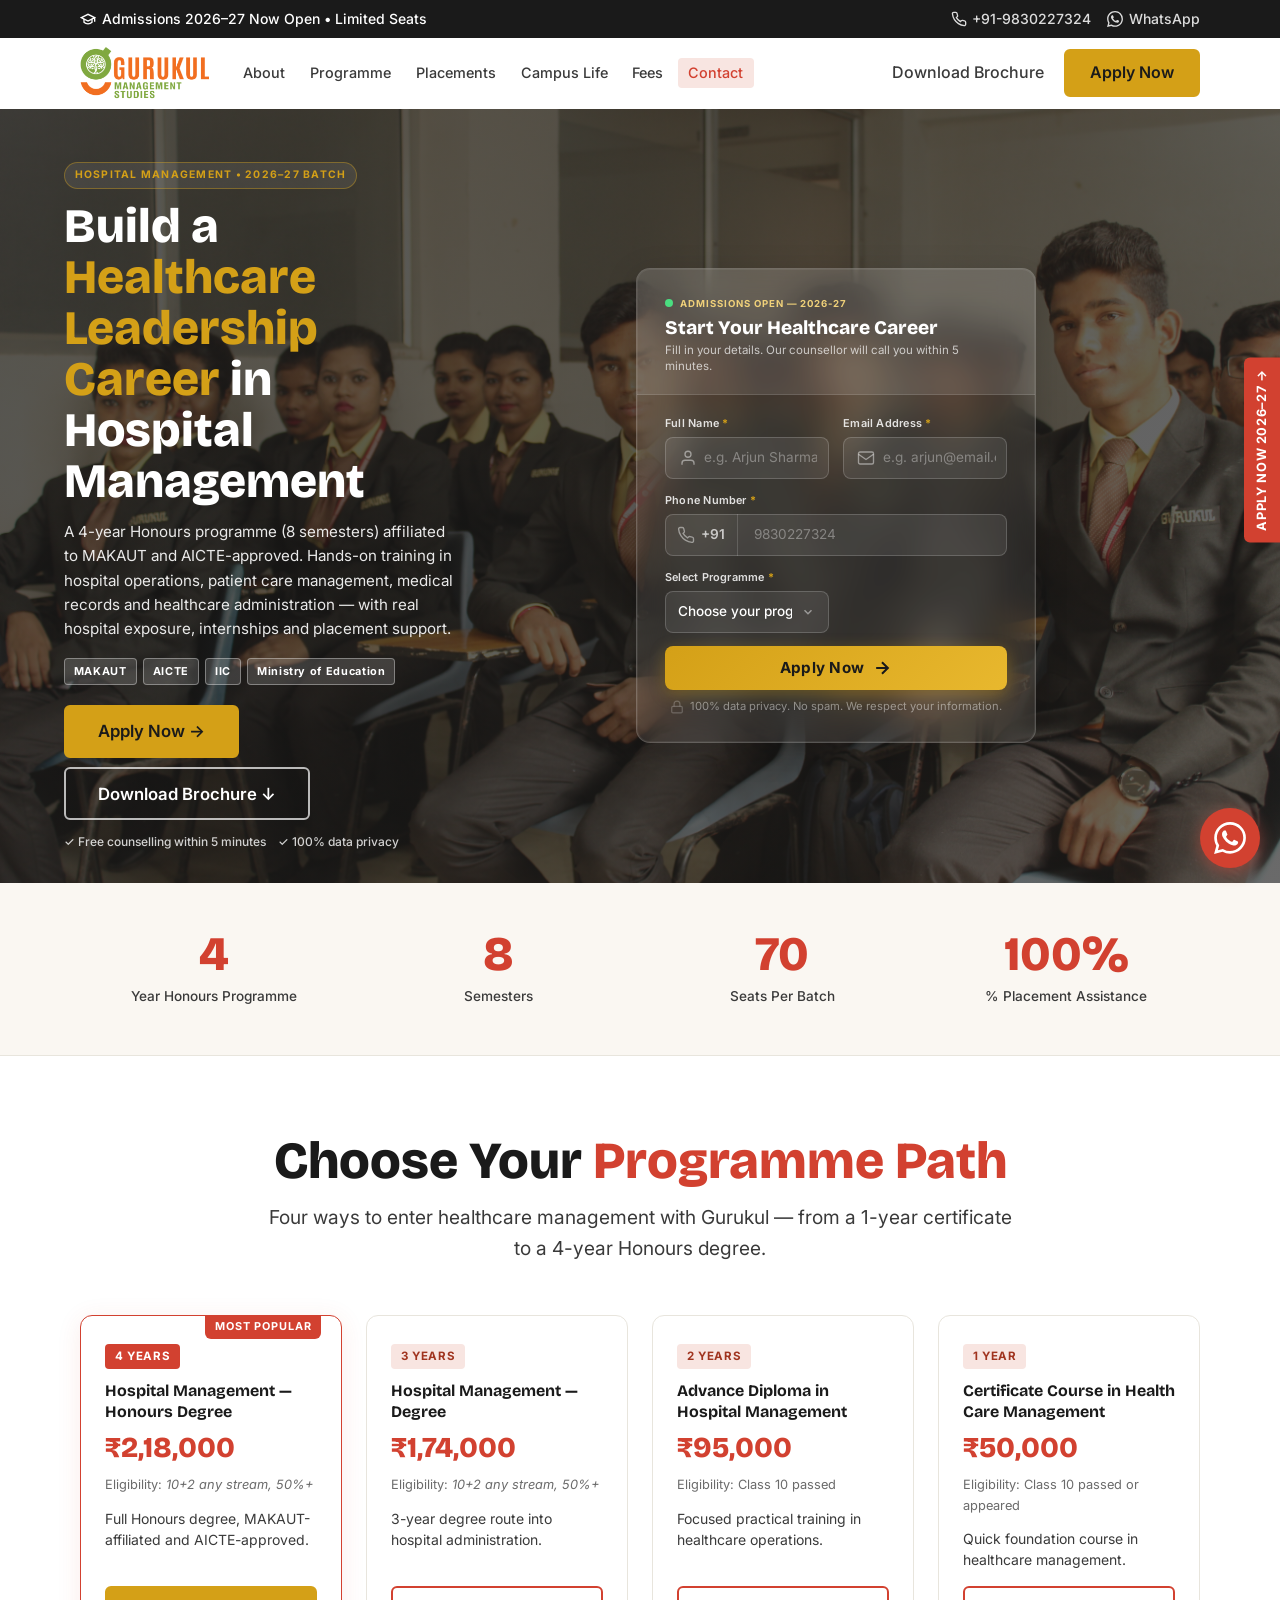
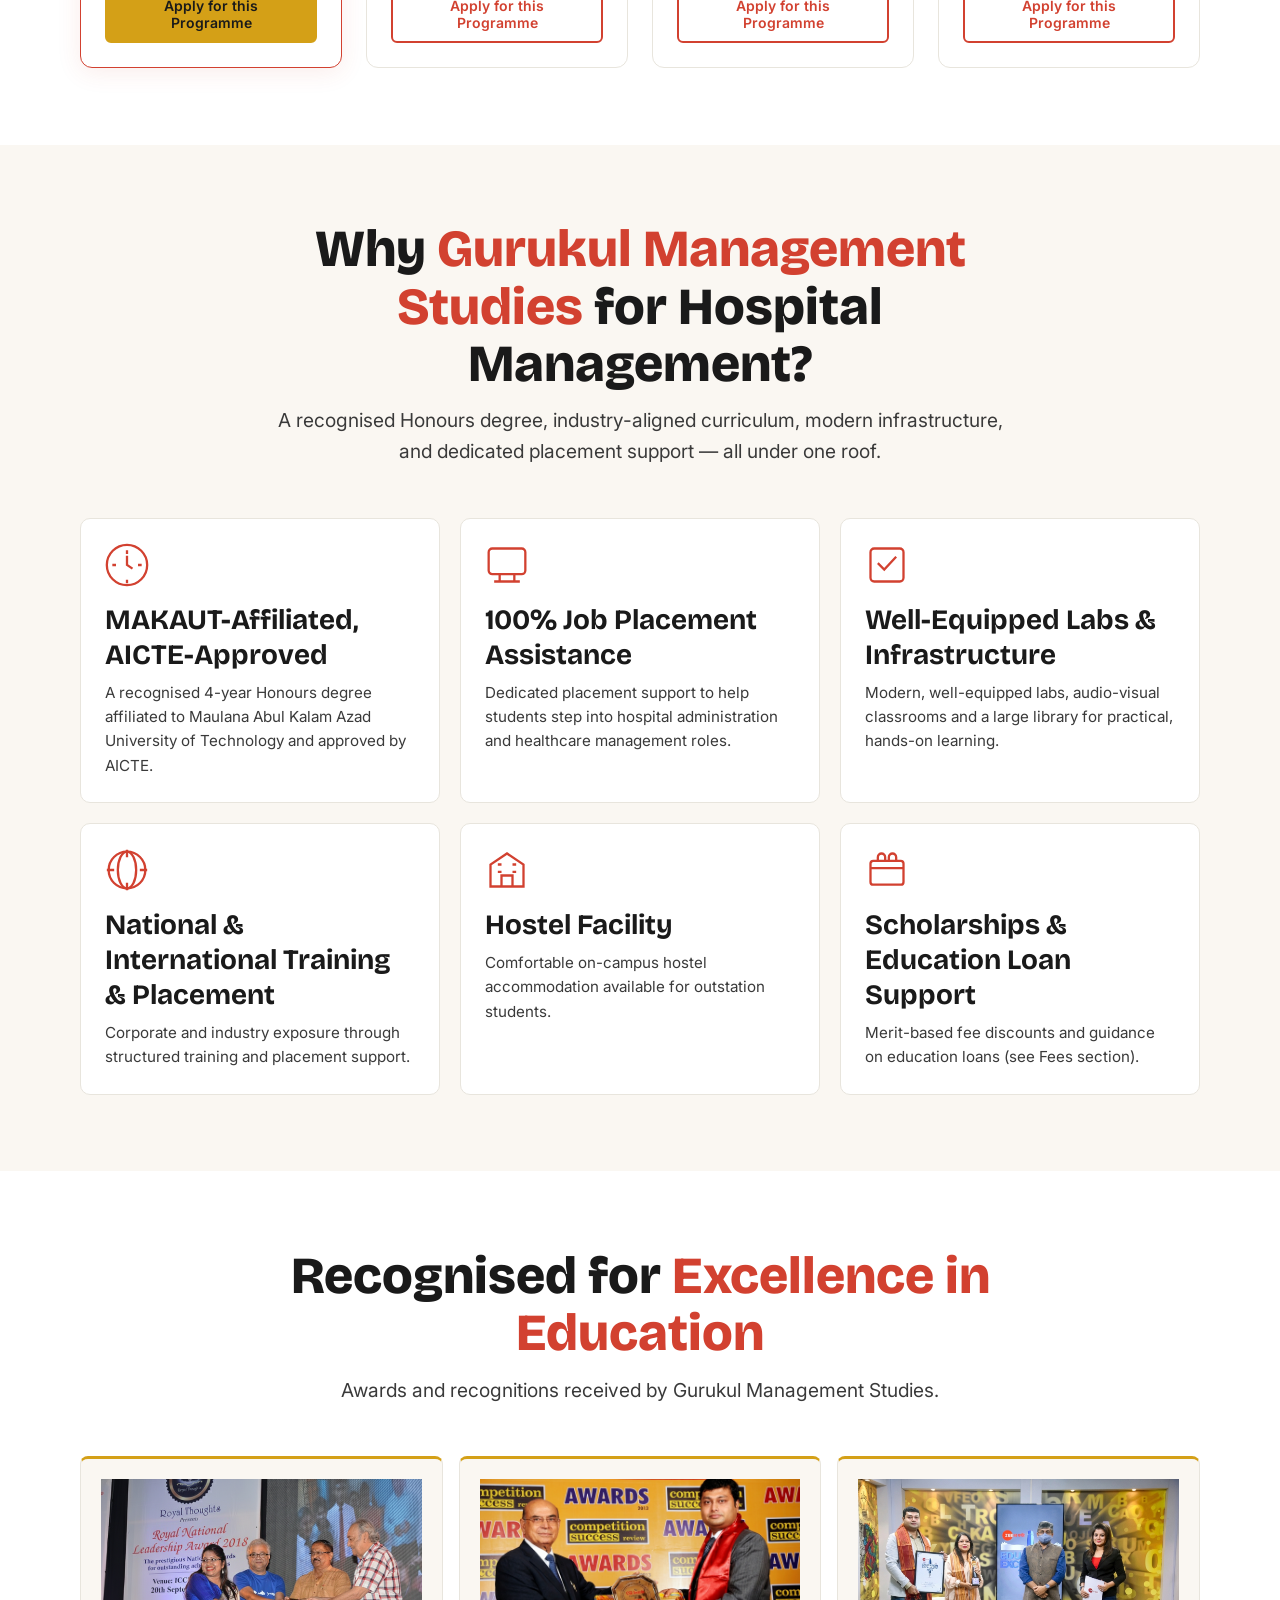
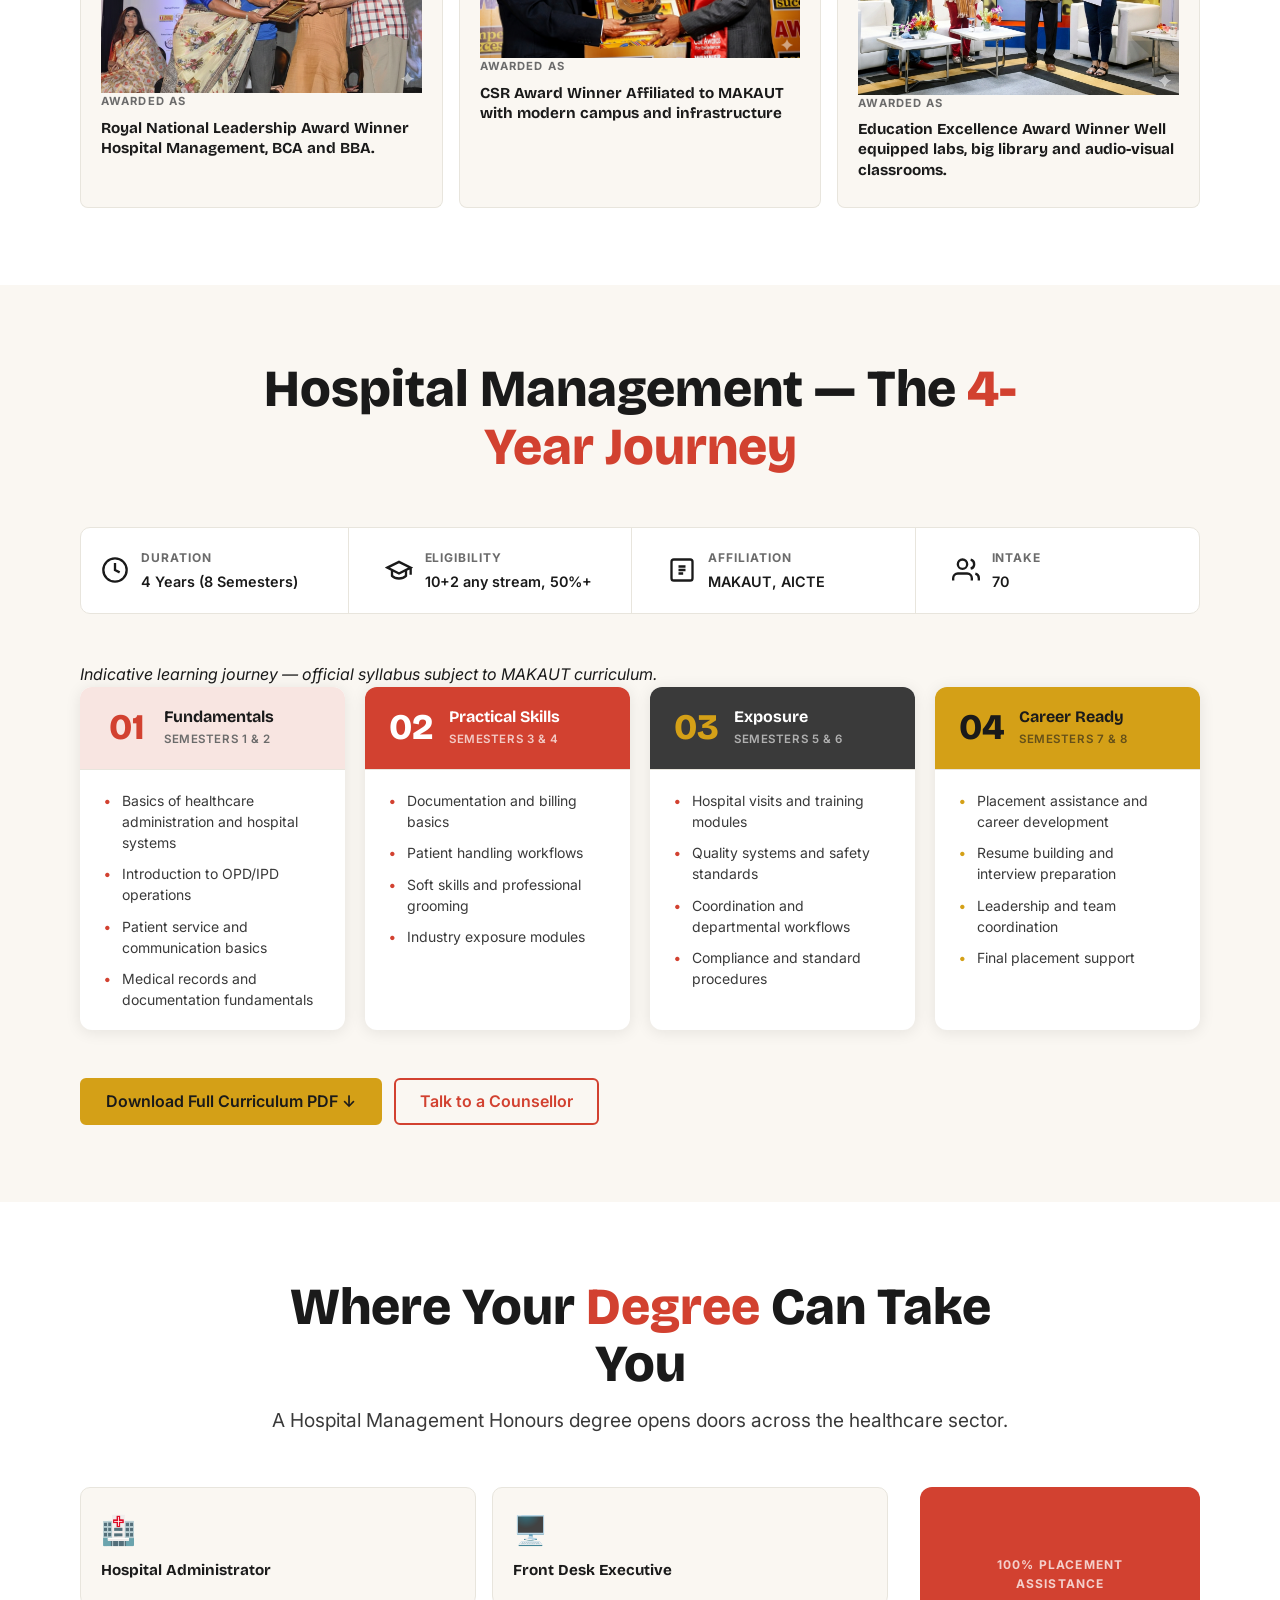
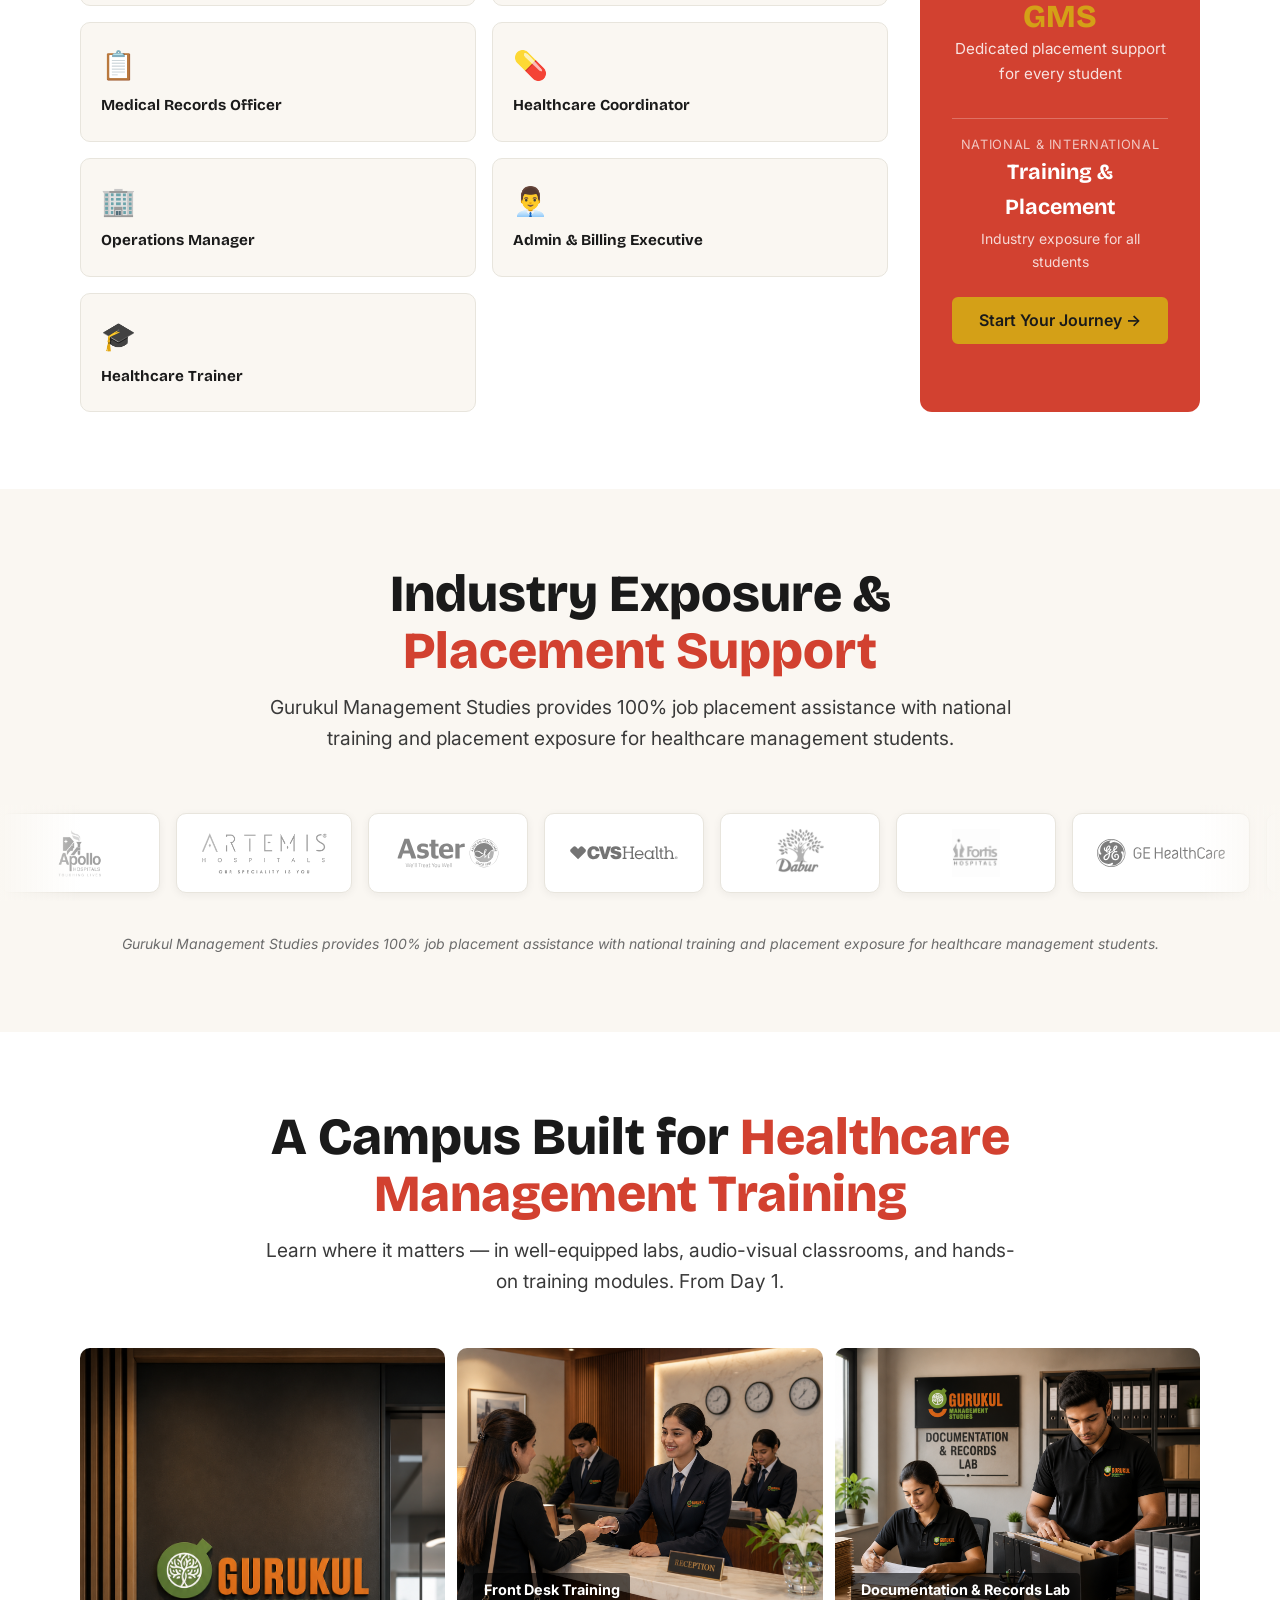
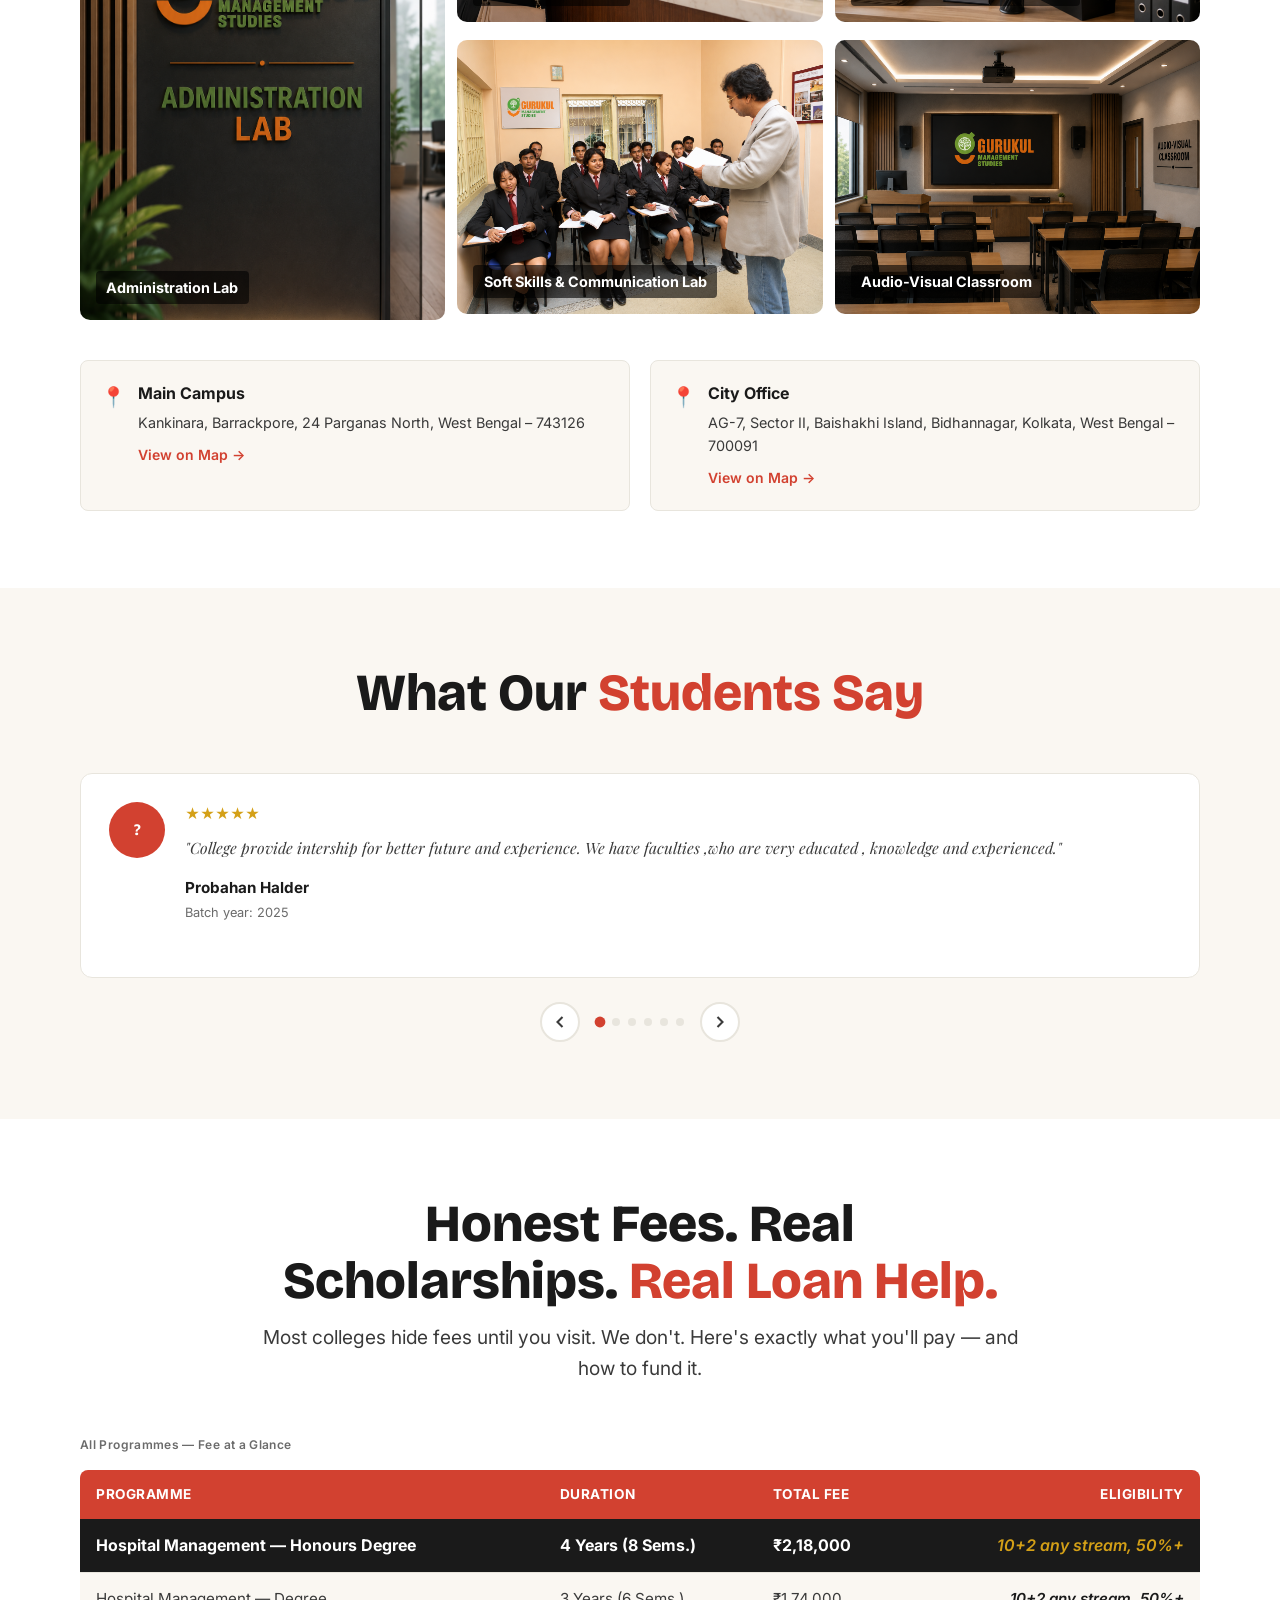
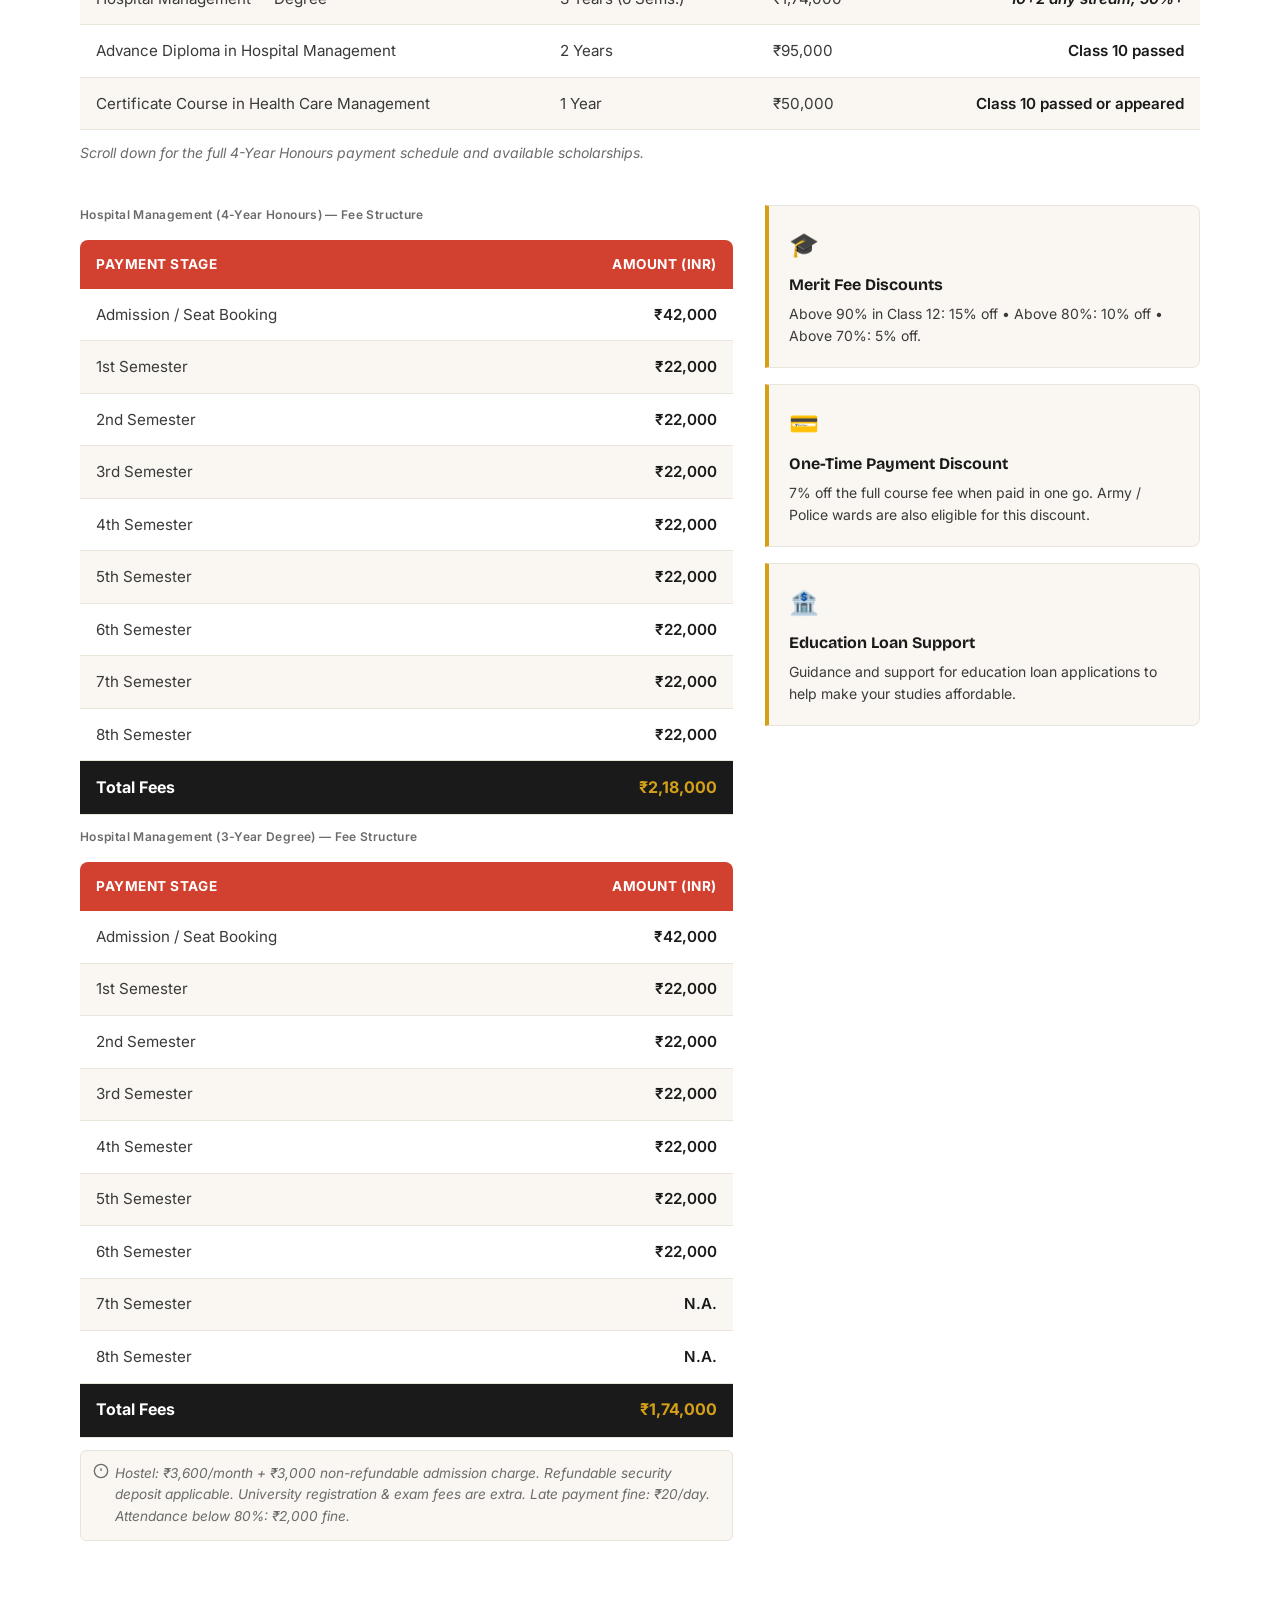
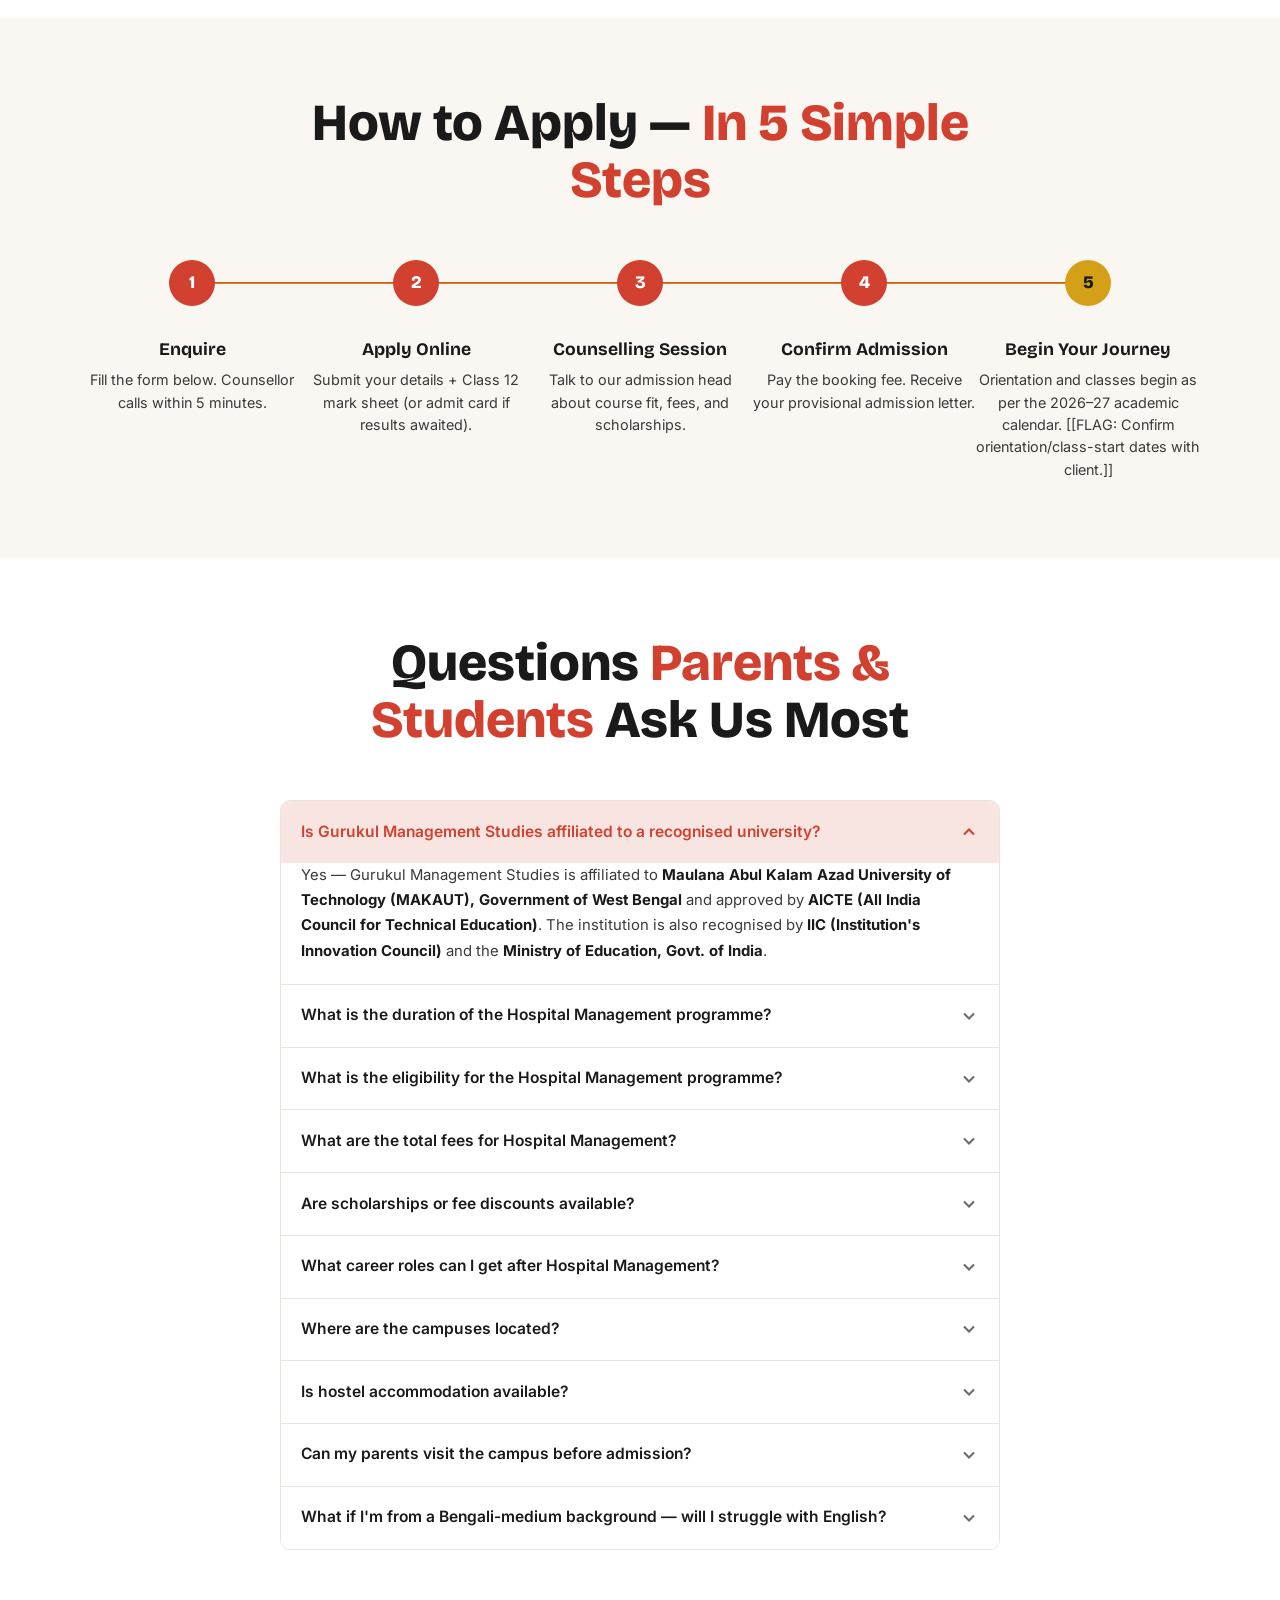
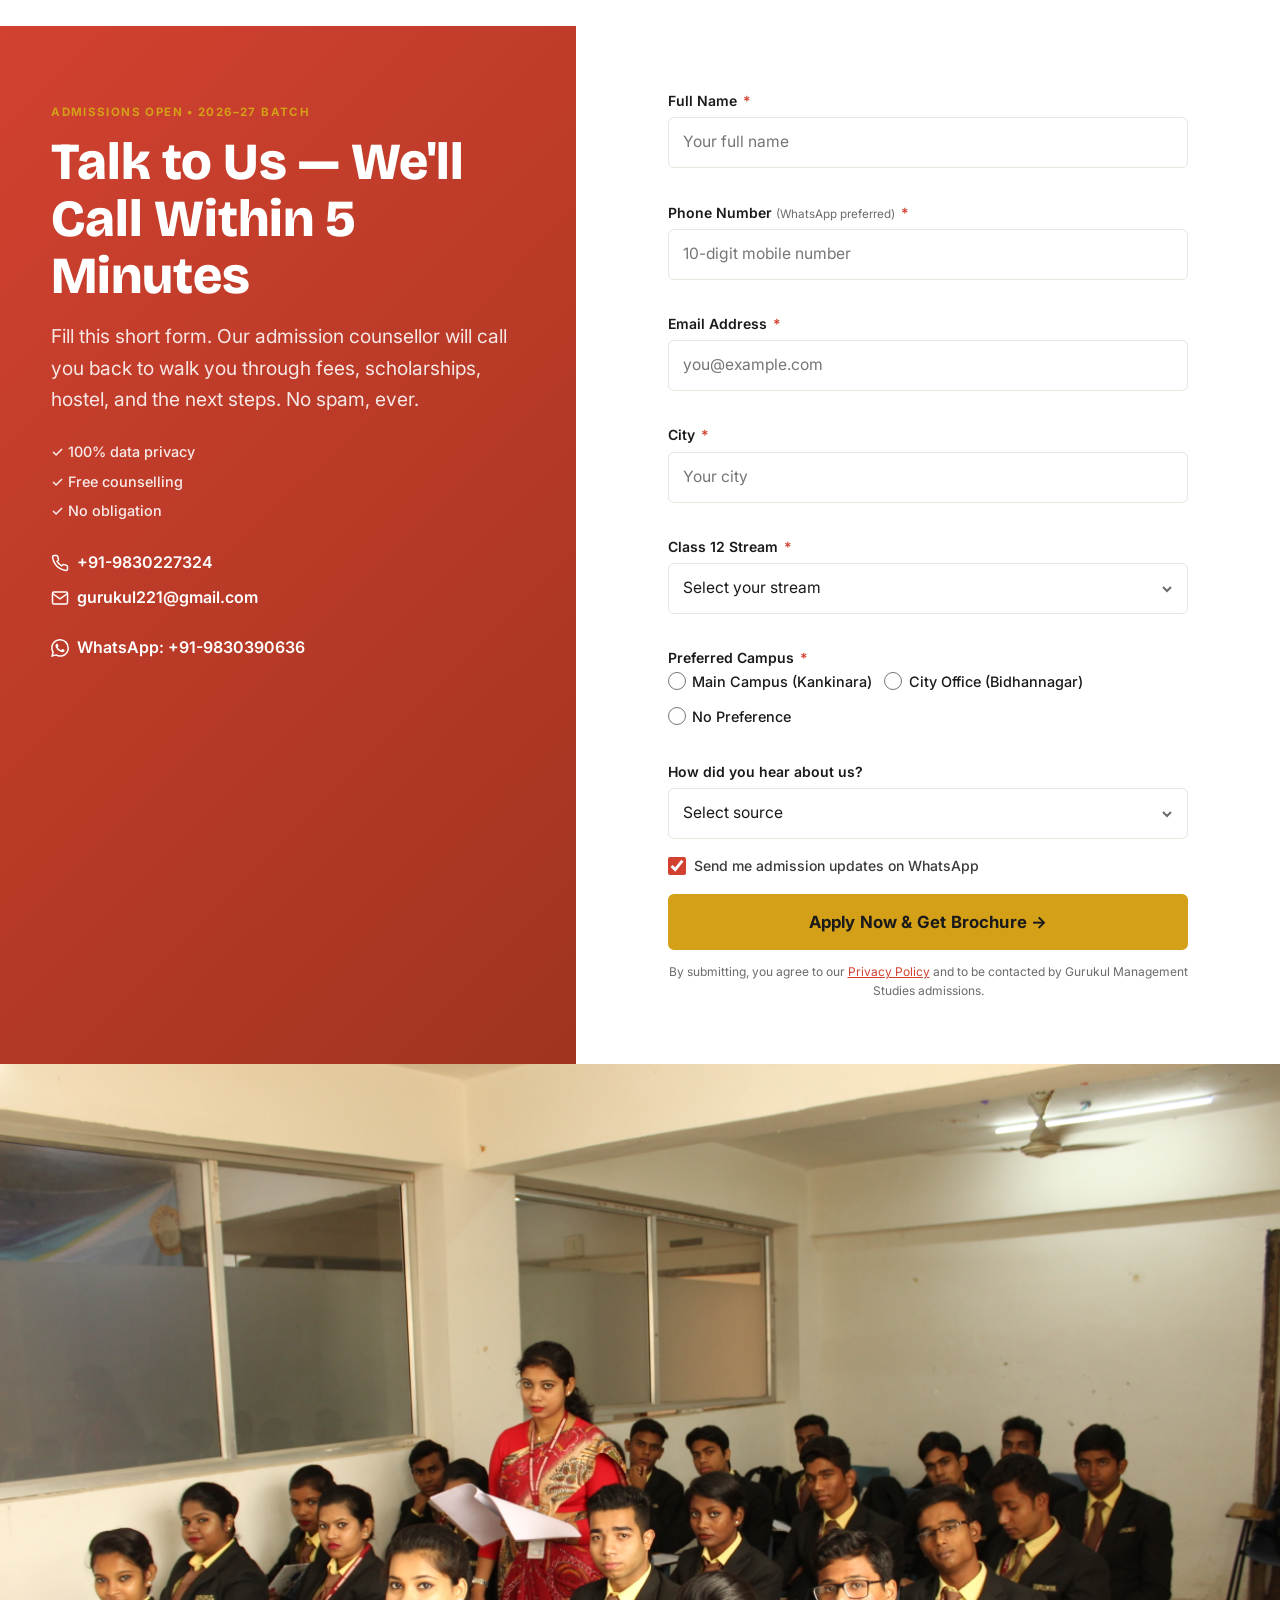
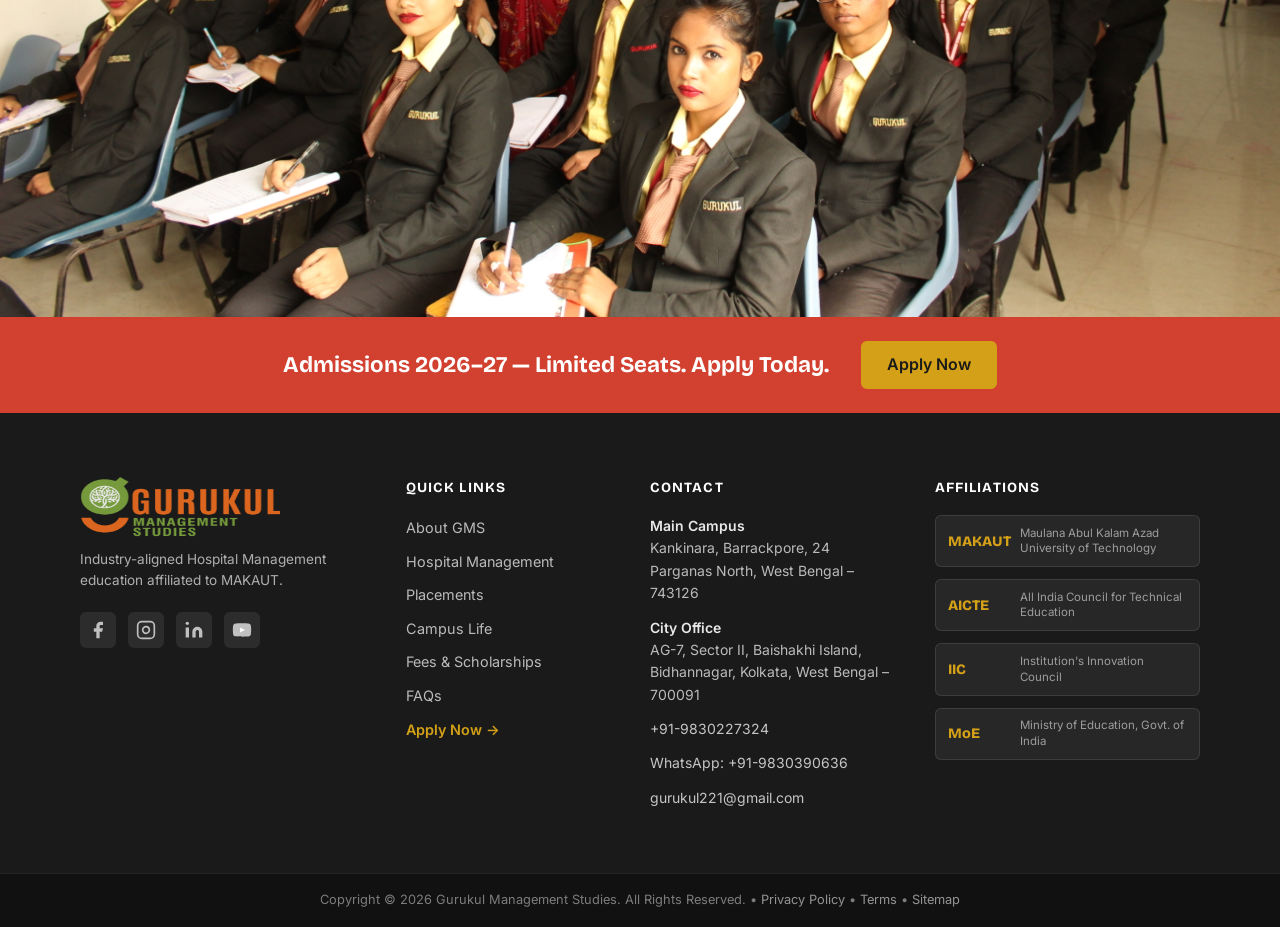
==== index.html @ eb671cce "first commit" ====
<!DOCTYPE html>
<html lang="en">

<head>
  <!-- Google Tag Manager -->
  <script>(function (w, d, s, l, i) {
      w[l] = w[l] || []; w[l].push({
        'gtm.start':
          new Date().getTime(), event: 'gtm.js'
      }); var f = d.getElementsByTagName(s)[0],
        j = d.createElement(s), dl = l != 'dataLayer' ? '&l=' + l : ''; j.async = true; j.src =
          'https://www.googletagmanager.com/gtm.js?id=' + i + dl; f.parentNode.insertBefore(j, f);
    })(window, document, 'script', 'dataLayer', 'GTM-M75GKJQ');
  </script>
  <!-- End Google Tag Manager -->
  <meta charset="UTF-8">
  <meta name="viewport" content="width=device-width, initial-scale=1.0">
  <title>Hospital Management (4-Year Honours) — Gurukul Management Studies | Admissions 2026-27</title>
  <meta name="description"
    content="Apply for Gurukul Management Studies' Hospital Management programme. MAKAUT-affiliated, AICTE-approved. 4-year Honours degree, 3-year degree, 2-year diploma, 1-year certificate. 100% placement assistance. Kankinara, Barrackpore.">
  <meta name="robots" content="index, follow, max-image-preview:large">
  <!-- [[FLAG: canonical URL — set to the final Hospital Management landing-page URL once subdomain is confirmed by client.]] -->
  <link rel="canonical" href="https://gurukulmanagementstudies.in/hospital-management/">

  <!-- Open Graph -->
  <meta property="og:title"
    content="Hospital Management — Gurukul Management Studies | Admissions 2026-27">
  <meta property="og:description"
    content="Build a healthcare leadership career with Gurukul Management Studies' MAKAUT-affiliated Hospital Management programme. 100% placement assistance. Scholarships available.">
  <!-- [[FLAG: og:image — client to supply a Hospital Management OG image URL before go-live.]] -->
  <meta property="og:image" content="https://gurukulmanagementstudies.in/assets/og-hosp-2026.jpg">
  <!-- [[FLAG: og:url — set to the final Hospital Management landing-page URL once subdomain is confirmed.]] -->
  <meta property="og:url" content="https://gurukulmanagementstudies.in/hospital-management/">
  <meta property="og:type" content="website">
  <meta name="twitter:card" content="summary_large_image">

  <!-- Google Fonts -->
  <link rel="preconnect" href="https://fonts.googleapis.com">
  <link rel="preconnect" href="https://fonts.gstatic.com" crossorigin>
  <link
    href="https://fonts.googleapis.com/css2?family=Playfair+Display:wght@600;700;800&family=Inter:wght@400;500;600;700&family=Bricolage+Grotesque:opsz,wght@12..96,600;12..96,700;12..96,800&display=swap"
    rel="stylesheet">

  <!-- Preload hero image -->
  <link rel="preload" as="image" href="assets/hero-student.jpg">

  <!-- Google Tag Manager - PASTE GTM ID FROM PLAN D BEFORE GO-LIVE -->
  <!-- <script>(function(w,d,s,l,i){w[l]=w[l]||[];w[l].push({'gtm.start':new Date().getTime(),event:'gtm.js'});var f=d.getElementsByTagName(s)[0],j=d.createElement(s),dl=l!='dataLayer'?'&l='+l:'';j.async=true;j.src='https://www.googletagmanager.com/gtm.js?id='+i+dl;f.parentNode.insertBefore(j,f);})(window,document,'script','dataLayer','GTM-XXXXXXX');</script> -->

  <!-- Meta Pixel - PASTE PIXEL ID FROM PLAN D BEFORE GO-LIVE -->
  <!-- <script>!function(f,b,e,v,n,t,s){...}('XXXXXXXXXXXXXXX');</script> -->

  <!-- Google Ads conversion tag - PASTE CONVERSION ID -->
  <!-- <script async src="https://www.googletagmanager.com/gtag/js?id=AW-XXXXXXXXX"></script> -->

  <link rel="stylesheet" href="styles.css">

  <!-- Critical CSS inlined for hero -->
  <style>
    :root {
      --sbihm-red: #D24130;
      --sbihm-red-dark: #A0341F;
      --sbihm-red-soft: #F8E5E1;
      --sbihm-black: #1A1A1A;
      --sbihm-charcoal: #3A3A3A;
      --sbihm-gold: #D4A017;
      --sbihm-gold-light: #F0D17A;
      --sbihm-cream: #FAF7F2;
      --sbihm-paper: #FFFFFF;
      --sbihm-line: #E8E5DD;
      --sbihm-mute: #6B6B6B;
      --sbihm-success: #2E7D32;
      --sbihm-shadow: 0 8px 30px rgba(26, 26, 26, 0.08);
      --sbihm-shadow-lg: 0 20px 60px rgba(26, 26, 26, 0.12);
      --font-display: 'Bricolage Grotesque', 'Playfair Display', Georgia, serif;
      --font-serif: 'Playfair Display', Georgia, serif;
      --font-body: 'Inter', -apple-system, BlinkMacSystemFont, sans-serif;
      --fs-h1: clamp(2.5rem, 5vw + 1rem, 5rem);
      --fs-h2: clamp(2rem, 3vw + 1rem, 3.25rem);
      --fs-h3: clamp(1.4rem, 1.5vw + 0.8rem, 1.75rem);
      --fs-lead: clamp(1.05rem, 0.5vw + 0.95rem, 1.2rem);
      --fs-body: 1rem;
      --fs-small: 0.875rem;
    }

    *,
    *::before,
    *::after {
      box-sizing: border-box;
      margin: 0;
      padding: 0;
    }

    body {
      font-family: var(--font-body);
      color: var(--sbihm-black);
      background: var(--sbihm-paper);
      line-height: 1.6;
    }

    .hero {
      min-height: 80vh;
      background: var(--sbihm-black);
    }
  </style>
</head>

<body>

  <!-- Google Tag Manager (noscript) -->
  <noscript><iframe src="https://www.googletagmanager.com/ns.html?id=GTM-M75GKJQ" height="0" width="0"
      style="display:none;visibility:hidden"></iframe></noscript>
  <!-- End Google Tag Manager (noscript) -->

  <!-- Skip to content (accessibility) -->
  <a href="#main-content" class="skip-link">Skip to main content</a>

  <!-- Success Notification Toast -->
  <div class="success-toast" id="hero-form-success" role="alert" aria-live="assertive" hidden>
    <div class="success-toast__icon" aria-hidden="true">
      <svg viewBox="0 0 24 24" fill="none" stroke="currentColor" stroke-width="2.5" width="28" height="28">
        <circle cx="12" cy="12" r="10" />
        <path d="M9 12l2 2 4-4" />
      </svg>
    </div>
    <div class="success-toast__content">
      <h3 class="success-toast__title">Application Received!</h3>
      <p class="success-toast__text">Our counsellor will reach out to you within 5 minutes. Check your WhatsApp for
        updates.</p>
    </div>
    <button class="success-toast__close" id="toast-close-btn" aria-label="Dismiss notification">
      <svg viewBox="0 0 24 24" fill="none" stroke="currentColor" stroke-width="2" width="18" height="18">
        <line x1="18" y1="6" x2="6" y2="18" />
        <line x1="6" y1="6" x2="18" y2="18" />
      </svg>
    </button>
    <div class="success-toast__progress" aria-hidden="true"></div>
  </div>

  <!-- ===== SECTION 1: Top Utility Bar ===== -->
  <div class="utility-bar" role="banner" aria-label="Admissions announcement">
    <div class="utility-bar__inner">
      <span class="utility-bar__announce">
        <svg class="icon icon--sm" aria-hidden="true" viewBox="0 0 24 24" fill="none" stroke="currentColor"
          stroke-width="2">
          <path d="M22 10v6M2 10l10-5 10 5-10 5z" />
          <path d="M6 12v5c3 3 9 3 12 0v-5" />
        </svg>
        Admissions 2026–27 Now Open &bull; Limited Seats
      </span>
      <div class="utility-bar__contact">
        <a href="tel:+919830227324" class="utility-bar__link" aria-label="Call GMS admissions" data-track="phone_click">
          <svg class="icon icon--sm" aria-hidden="true" viewBox="0 0 24 24" fill="none" stroke="currentColor"
            stroke-width="2">
            <path
              d="M22 16.92v3a2 2 0 01-2.18 2 19.79 19.79 0 01-8.63-3.07 19.5 19.5 0 01-6-6 19.79 19.79 0 01-3.07-8.67A2 2 0 014.11 2h3a2 2 0 012 1.72c.127.96.361 1.903.7 2.81a2 2 0 01-.45 2.11L8.09 9.91a16 16 0 006 6l1.27-1.27a2 2 0 012.11-.45c.907.339 1.85.573 2.81.7A2 2 0 0122 16.92z" />
          </svg>
          +91-9830227324
        </a>
        <a href="https://wa.me/919830390636" class="utility-bar__link" target="_blank" rel="noopener noreferrer"
          aria-label="Chat on WhatsApp" data-track="whatsapp_click">
          <svg class="icon icon--sm" aria-hidden="true" viewBox="0 0 24 24" fill="currentColor" width="16" height="16">
            <path d="M17.472 14.382c-.297-.149-1.758-.867-2.03-.967-.273-.099-.471-.148-.67.15-.197.297-.767.966-.94 1.164-.173.199-.347.223-.644.075-.297-.15-1.255-.463-2.39-1.475-.883-.788-1.48-1.761-1.653-2.059-.173-.297-.018-.458.13-.606.134-.133.298-.347.446-.52.149-.174.198-.298.298-.497.099-.198.05-.371-.025-.52-.075-.149-.669-1.612-.916-2.207-.242-.579-.487-.5-.669-.51-.173-.008-.371-.01-.57-.01-.198 0-.52.074-.792.372-.272.297-1.04 1.016-1.04 2.479 0 1.462 1.065 2.875 1.213 3.074.149.198 2.096 3.2 5.077 4.487.709.306 1.262.489 1.694.625.712.227 1.36.195 1.871.118.571-.085 1.758-.719 2.006-1.413.248-.694.248-1.289.173-1.413-.074-.124-.272-.198-.57-.347m-5.421 7.403h-.004a9.87 9.87 0 01-5.031-1.378l-.361-.214-3.741.982.998-3.648-.235-.374a9.86 9.86 0 01-1.51-5.26c.001-5.45 4.436-9.884 9.888-9.884 2.64 0 5.122 1.03 6.988 2.898a9.825 9.825 0 012.893 6.994c-.003 5.45-4.437 9.884-9.885 9.884m8.413-18.297A11.815 11.815 0 0012.05 0C5.495 0 .16 5.335.157 11.892c0 2.096.547 4.142 1.588 5.945L.057 24l6.305-1.654a11.882 11.882 0 005.683 1.448h.005c6.554 0 11.89-5.335 11.893-11.893a11.821 11.821 0 00-3.48-8.413z"/>
          </svg>
          WhatsApp
        </a>
      </div>
    </div>
  </div>

  <!-- ===== SECTION 2: Sticky Main Header ===== -->
  <header class="site-header" id="site-header" role="banner">
    <div class="site-header__inner">
      <a href="#" class="site-header__logo" aria-label="Gurukul Management Studies Home">
        <img src="assets/images/gurukul_logo.png" alt="Gurukul Management Studies" width="200" height="52"
          loading="eager">
      </a>
      <nav class="site-nav" id="site-nav" aria-label="Main navigation">
        <ul class="site-nav__list" role="list">
          <li><a href="#about" class="site-nav__link">About</a></li>
          <li><a href="#programme" class="site-nav__link">Programme</a></li>
          <li><a href="#placements" class="site-nav__link">Placements</a></li>
          <li><a href="#campus" class="site-nav__link">Campus Life</a></li>
          <li><a href="#fees" class="site-nav__link">Fees</a></li>
          <li><a href="#apply" class="site-nav__link">Contact</a></li>
        </ul>
      </nav>
      <div class="site-header__actions">
        <button class="btn btn--text" id="brochure-trigger" data-brochure-download>Download Brochure</button>
        <a href="#apply" class="btn btn--gold" data-track="apply_cta_click" data-cta-location="header">Apply Now</a>
      </div>
      <button class="hamburger" id="hamburger" aria-expanded="false" aria-controls="mobile-drawer"
        aria-label="Open navigation menu">
        <span class="hamburger__bar"></span>
        <span class="hamburger__bar"></span>
        <span class="hamburger__bar"></span>
      </button>
    </div>
  </header>

  <!-- Mobile Nav Drawer -->
  <div class="mobile-drawer" id="mobile-drawer" aria-hidden="true" role="dialog" aria-label="Navigation menu">
    <div class="mobile-drawer__backdrop" id="drawer-backdrop"></div>
    <div class="mobile-drawer__panel">
      <button class="mobile-drawer__close" id="drawer-close" aria-label="Close navigation menu">
        <svg viewBox="0 0 24 24" fill="none" stroke="currentColor" stroke-width="2" width="24" height="24"
          aria-hidden="true">
          <line x1="18" y1="6" x2="6" y2="18" />
          <line x1="6" y1="6" x2="18" y2="18" />
        </svg>
      </button>
      <nav aria-label="Mobile navigation">
        <ul class="mobile-drawer__list" role="list">
          <li><a href="#about" class="mobile-drawer__link">About</a></li>
          <li><a href="#programme" class="mobile-drawer__link">Programme</a></li>
          <li><a href="#placements" class="mobile-drawer__link">Placements</a></li>
          <li><a href="#campus" class="mobile-drawer__link">Campus Life</a></li>
          <li><a href="#fees" class="mobile-drawer__link">Fees</a></li>
          <li><a href="#apply" class="mobile-drawer__link">Contact</a></li>
        </ul>
      </nav>
      <div class="mobile-drawer__ctas">
        <button class="btn btn--outline-red btn--full" id="brochure-trigger-mobile" data-brochure-download>Download
          Brochure</button>
        <a href="#apply" class="btn btn--gold btn--full" data-track="apply_cta_click"
          data-cta-location="mobile-drawer">Apply Now — 2026 Batch</a>
      </div>
    </div>
  </div>

  <!-- ===== SECTION 3: Floating Side CTA (desktop) ===== -->
  <a href="#apply" class="side-cta" aria-label="Apply for Hospital Management 2026–27"
    data-track="apply_cta_click" data-cta-location="side-pill">
    <span>Apply Now 2026–27 →</span>
  </a>

  <!-- Mobile bottom CTA bar -->
  <div class="mobile-bottom-cta" role="complementary" aria-label="Apply now">
    <a href="#apply" class="mobile-bottom-cta__link" data-track="apply_cta_click" data-cta-location="mobile-bottom-bar">
      Apply Now — 2026 Batch
    </a>
  </div>

  <!-- ===== SECTION 4: WhatsApp Floating Button ===== -->
  <a href="https://wa.me/919830390636" class="whatsapp-fab" aria-label="Chat on WhatsApp" target="_blank"
    rel="noopener noreferrer" data-track="whatsapp_click">
    <svg class="whatsapp-fab__icon" viewBox="0 0 24 24" fill="white" aria-hidden="true">
      <path d="M17.472 14.382c-.297-.149-1.758-.867-2.03-.967-.273-.099-.471-.148-.67.15-.197.297-.767.966-.94 1.164-.173.199-.347.223-.644.075-.297-.15-1.255-.463-2.39-1.475-.883-.788-1.48-1.761-1.653-2.059-.173-.297-.018-.458.13-.606.134-.133.298-.347.446-.52.149-.174.198-.298.298-.497.099-.198.05-.371-.025-.52-.075-.149-.669-1.612-.916-2.207-.242-.579-.487-.5-.669-.51-.173-.008-.371-.01-.57-.01-.198 0-.52.074-.792.372-.272.297-1.04 1.016-1.04 2.479 0 1.462 1.065 2.875 1.213 3.074.149.198 2.096 3.2 5.077 4.487.709.306 1.262.489 1.694.625.712.227 1.36.195 1.871.118.571-.085 1.758-.719 2.006-1.413.248-.694.248-1.289.173-1.413-.074-.124-.272-.198-.57-.347m-5.421 7.403h-.004a9.87 9.87 0 01-5.031-1.378l-.361-.214-3.741.982.998-3.648-.235-.374a9.86 9.86 0 01-1.51-5.26c.001-5.45 4.436-9.884 9.888-9.884 2.64 0 5.122 1.03 6.988 2.898a9.825 9.825 0 012.893 6.994c-.003 5.45-4.437 9.884-9.885 9.884m8.413-18.297A11.815 11.815 0 0012.05 0C5.495 0 .16 5.335.157 11.892c0 2.096.547 4.142 1.588 5.945L.057 24l6.305-1.654a11.882 11.882 0 005.683 1.448h.005c6.554 0 11.89-5.335 11.893-11.893a11.821 11.821 0 00-3.48-8.413z"/>
    </svg>
    <span class="whatsapp-fab__tooltip">Chat on WhatsApp</span>
  </a>

  <!-- ===== MAIN CONTENT ===== -->
  <main id="main-content">

    <!-- ===== SECTION 5: HERO ===== -->
    <section class="hero" aria-labelledby="hero-headline">
      <div class="hero__inner">
        <div class="hero__content">
          <p class="hero__pre-headline">
            <span>Hospital Management &bull; 2026–27 Batch</span>
          </p>
          <h1 class="hero__headline" id="hero-headline">
            Build a <span class="text-gold">Healthcare Leadership Career</span> in Hospital Management
          </h1>
          <p class="hero__sub">
            A 4-year Honours programme (8 semesters) affiliated to MAKAUT and AICTE-approved. Hands-on training in
            hospital operations, patient care management, medical records and healthcare administration — with real
            hospital exposure, internships and placement support.
          </p>
          <div class="hero__badges" aria-label="Recognitions and accreditations">
            <span class="hero__badge">MAKAUT</span>
            <span class="hero__badge">AICTE</span>
            <span class="hero__badge">IIC</span>
            <span class="hero__badge">Ministry of Education</span>
          </div>
          <div class="hero__ctas">
            <a href="#apply" class="btn btn--gold btn--large" data-track="apply_cta_click"
              data-cta-location="hero-primary">
              Apply Now →
            </a>
            <button class="btn btn--outline-white btn--large" id="brochure-trigger-hero" data-brochure-download>
              Download Brochure ↓
            </button>
          </div>
          <p class="hero__trust-micro">
            <span>&#10003; Free counselling within 5 minutes</span>
            <span>&#10003; 100% data privacy</span>
          </p>
        </div>
        <div class="hero__visual">
          <!-- [[FLAG: Replace with a real Gurukul student photo in hotel uniform — client to supply.]] -->
          <div class="hero__image-wrap">
            <div class="hero-form" id="hero-form-container">
              <div class="hero-form__header">
                <div class="hero-form__badge-strip">
                  <span class="hero-form__live-dot"></span>
                  <span>Admissions Open — 2026-27</span>
                </div>
                <h2 class="hero-form__title">Start Your Healthcare Career</h2>
                <p class="hero-form__subtitle">Fill in your details. Our counsellor will call you within 5 minutes.</p>
              </div>

              <!-- [[FLAG: Form posts to SBIHM's Apps Script webhook. Client must confirm the Gurukul webhook/Sheet endpoint before go-live.]] -->
              <form class="hero-form__body sbihm-lead-form" id="apply-form-hero" novalidate>
                <input type="hidden" name="landing_course" value="Hospital Management">
                <input type="hidden" name="form_type" value="Hero Form">
                <!-- Full Name -->
                <div class="hero-form__group" id="field-fullname">
                  <label for="hf-fullname" class="hero-form__label">Full Name <span
                      class="hero-form__req">*</span></label>
                  <div class="hero-form__input-wrap">
                    <svg class="hero-form__field-icon" viewBox="0 0 24 24" fill="none" stroke="currentColor"
                      stroke-width="1.8" width="18" height="18" aria-hidden="true">
                      <path d="M20 21v-2a4 4 0 00-4-4H8a4 4 0 00-4 4v2" />
                      <circle cx="12" cy="7" r="4" />
                    </svg>
                    <input type="text" id="hf-fullname" name="name" class="hero-form__input"
                      placeholder="e.g. Arjun Sharma" required autocomplete="name">
                  </div>
                  <span class="hero-form__error" id="err-fullname" role="alert" aria-live="polite"></span>
                </div>

                <!-- Email -->
                <div class="hero-form__group" id="field-email">
                  <label for="hf-email" class="hero-form__label">Email Address <span
                      class="hero-form__req">*</span></label>
                  <div class="hero-form__input-wrap">
                    <svg class="hero-form__field-icon" viewBox="0 0 24 24" fill="none" stroke="currentColor"
                      stroke-width="1.8" width="18" height="18" aria-hidden="true">
                      <rect x="2" y="4" width="20" height="16" rx="2" />
                      <path d="M22 7l-10 7L2 7" />
                    </svg>
                    <input type="email" id="hf-email" name="email" class="hero-form__input"
                      placeholder="e.g. arjun@email.com" required autocomplete="email">
                  </div>
                  <span class="hero-form__error" id="err-email" role="alert" aria-live="polite"></span>
                </div>

                <!-- Phone Number -->
                <div class="hero-form__group" id="field-phone">
                  <label for="hf-phone" class="hero-form__label">Phone Number <span
                      class="hero-form__req">*</span></label>
                  <div class="hero-form__input-wrap hero-form__input-wrap--phone">
                    <span class="hero-form__phone-prefix">
                      <svg class="hero-form__field-icon" viewBox="0 0 24 24" fill="none" stroke="currentColor"
                        stroke-width="1.8" width="18" height="18" aria-hidden="true">
                        <path
                          d="M22 16.92v3a2 2 0 01-2.18 2 19.79 19.79 0 01-8.63-3.07 19.5 19.5 0 01-6-6A19.79 19.79 0 012.12 4.11 2 2 0 014.11 2h3a2 2 0 012 1.72c.127.96.361 1.903.7 2.81a2 2 0 01-.45 2.11L8.09 9.91a16 16 0 006 6l1.27-1.27a2 2 0 012.11-.45c.907.339 1.85.573 2.81.7A2 2 0 0122 16.92z" />
                      </svg>
                      +91
                    </span>
                    <input type="tel" id="hf-phone" name="phone" class="hero-form__input hero-form__input--phone"
                      placeholder="9830227324" required autocomplete="tel-national" pattern="[0-9]{10}" maxlength="10"
                      inputmode="numeric">
                  </div>
                  <span class="hero-form__error" id="err-phone" role="alert" aria-live="polite"></span>
                </div>

                <!-- Select Programme -->
                <div class="hero-form__group" id="field-course-variant">
                  <label for="hero-course-variant" class="hero-form__label">Select Programme <span
                      class="hero-form__req" aria-hidden="true">*</span></label>
                  <div class="hero-form__input-wrap hero-form__input-wrap--select">
                    <select id="hero-course-variant" name="course_variant" class="hero-form__input hero-form__select"
                      required>
                      <option value="" disabled selected>Choose your programme</option>
                      <option value="4-Year Honours Degree">4-Year Honours Degree (MAKAUT)</option>
                      <option value="3-Year Degree">3-Year Degree in Hospital Management</option>
                      <option value="2-Year Advance Diploma">2-Year Advance Diploma in Hospital Management</option>
                      <option value="1-Year Certificate">1-Year Certificate in Health Care Management</option>
                    </select>
                    <svg class="hero-form__select-arrow" viewBox="0 0 24 24" fill="none" stroke="currentColor"
                      stroke-width="2.5" width="14" height="14" aria-hidden="true">
                      <polyline points="6 9 12 15 18 9" />
                    </svg>
                  </div>
                  <span class="hero-form__error" id="err-course-variant" role="alert" aria-live="polite"></span>
                </div>

                <!-- WhatsApp Opt-in
                <div class="hero-form__group hero-form__group--whatsapp" id="field-whatsapp">
                  <label class="hero-form__checkbox-label hero-form__checkbox-label--whatsapp" for="hf-whatsapp">
                    <input type="checkbox" id="hf-whatsapp" name="whatsapp" value="yes" class="hero-form__checkbox"
                      required>
                    <span class="hero-form__checkbox-custom hero-form__checkbox-custom--whatsapp"></span>
                    <span class="hero-form__whatsapp-text">
                      <svg viewBox="0 0 24 24" fill="#25D366" width="16" height="16" aria-hidden="true">
                        <path
                          d="M17.472 14.382c-.297-.149-1.758-.867-2.03-.967-.273-.099-.471-.148-.67.15-.197.297-.767.966-.94 1.164-.173.199-.347.223-.644.075-.297-.15-1.255-.463-2.39-1.475-.883-.788-1.48-1.761-1.653-2.059-.173-.297-.018-.458.13-.606.134-.133.298-.347.446-.52.149-.174.198-.298.298-.497.099-.198.05-.371-.025-.52-.075-.149-.669-1.612-.916-2.207-.242-.579-.487-.5-.669-.51-.173-.008-.371-.01-.57-.01-.198 0-.52.074-.792.372-.272.297-1.04 1.016-1.04 2.479 0 1.462 1.065 2.875 1.213 3.074.149.198 2.096 3.2 5.077 4.487.709.306 1.262.489 1.694.625.712.227 1.36.195 1.871.118.571-.085 1.758-.719 2.006-1.413.248-.694.248-1.289.173-1.413-.074-.124-.272-.198-.57-.347m-5.421 7.403h-.004a9.87 9.87 0 01-5.031-1.378l-.361-.214-3.741.982.998-3.648-.235-.374a9.86 9.86 0 01-1.51-5.26c.001-5.45 4.436-9.884 9.888-9.884 2.64 0 5.122 1.03 6.988 2.898a9.825 9.825 0 012.893 6.994c-.003 5.45-4.437 9.884-9.885 9.884m8.413-18.297A11.815 11.815 0 0012.05 0C5.495 0 .16 5.335.157 11.892c0 2.096.547 4.142 1.588 5.945L.057 24l6.305-1.654a11.882 11.882 0 005.683 1.448h.005c6.554 0 11.89-5.335 11.893-11.893a11.821 11.821 0 00-3.48-8.413z" />
                      </svg>
                      Send me admission updates on WhatsApp
                    </span>
                  </label>
                  <span class="hero-form__error" id="err-whatsapp" role="alert" aria-live="polite"></span>
                </div> -->

                <!-- Submit Button -->
                <button type="submit" class="hero-form__submit" id="hf-submit-btn">
                  <span class="hero-form__submit-text">Apply Now</span>
                  <svg class="hero-form__submit-arrow" viewBox="0 0 24 24" fill="none" stroke="currentColor"
                    stroke-width="2.5" width="20" height="20" aria-hidden="true">
                    <line x1="5" y1="12" x2="19" y2="12" />
                    <polyline points="12 5 19 12 12 19" />
                  </svg>
                  <span class="hero-form__submit-loader" aria-hidden="true"></span>
                </button>

                <p class="hero-form__privacy">
                  <svg viewBox="0 0 24 24" fill="none" stroke="currentColor" stroke-width="2" width="14" height="14"
                    aria-hidden="true">
                    <rect x="3" y="11" width="18" height="11" rx="2" ry="2" />
                    <path d="M7 11V7a5 5 0 0110 0v4" />
                  </svg>
                  100% data privacy. No spam. We respect your information.
                </p>
              </form>

            </div>
          </div>
        </div>
      </div>
    </section>

    <!-- Hero stats strip -->
    <!-- [[FLAG: If client wants "Years Established / Total Alumni / Industry Partners" style stats, they must supply verified figures.]] -->
    <div class="stats-strip" aria-label="Key statistics">
      <div class="stats-strip__inner">
        <div class="stat-item">
          <span class="stat-item__number" data-target="4">0</span>
          <span class="stat-item__label">Year Honours Programme</span>
        </div>
        <div class="stat-item">
          <span class="stat-item__number" data-target="8">0</span>
          <span class="stat-item__label">Semesters</span>
        </div>
        <div class="stat-item">
          <!-- [[FLAG: Confirm Hospital Management intake capacity — 70 used as placeholder]] -->
          <span class="stat-item__number" data-target="70">0</span>
          <span class="stat-item__label">Seats Per Batch</span>
        </div>
        <div class="stat-item">
          <span class="stat-item__number" data-target="100" data-suffix="%">0</span>
          <span class="stat-item__label">% Placement Assistance</span>
        </div>
      </div>
    </div>

    <!-- ===== SECTION 5.5: Programme Options ===== -->
    <section class="section" id="programmes" aria-labelledby="programmes-headline">
      <div class="container">
        <div class="section__header">
          <h2 class="section__title" id="programmes-headline">
            Choose Your <span class="text-red">Programme Path</span>
          </h2>
          <p class="section__subtitle">Four ways to enter healthcare management with Gurukul — from a 1-year
            certificate to a 4-year Honours degree.</p>
        </div>

        <div class="programme-options-grid">

          <!-- 4-Year Honours Degree — flagship -->
          <article class="prog-card prog-card--flagship"
            aria-label="4-Year Hospital Management Honours Degree">
            <div class="prog-card__ribbon">Most Popular</div>
            <div class="prog-card__badge">4 YEARS</div>
            <h3 class="prog-card__title">Hospital Management — Honours Degree</h3>
            <div class="prog-card__fee">₹2,18,000</div>
            <p class="prog-card__eligibility">
              <!-- [[FLAG: 4-year eligibility not stated by client — confirm before publishing]] -->
              Eligibility: <em>10+2 any stream, 50%+</em>
            </p>
            <p class="prog-card__note">Full Honours degree, MAKAUT-affiliated and AICTE-approved.</p>
            <button class="btn btn--gold prog-card__cta"
              onclick="scrollToHeroFormAndSelect('4-Year Honours Degree')">Apply for this Programme</button>
          </article>

          <!-- 3-Year Degree -->
          <article class="prog-card" aria-label="3-Year Degree in Hospital Management">
            <div class="prog-card__badge">3 YEARS</div>
            <h3 class="prog-card__title">Hospital Management — Degree</h3>
            <div class="prog-card__fee">₹1,74,000</div>
            <p class="prog-card__eligibility">
              <!-- [[FLAG: 3-year eligibility not stated by client — confirm before publishing]] -->
              Eligibility: <em>10+2 any stream, 50%+</em>
            </p>
            <p class="prog-card__note">3-year degree route into hospital administration.</p>
            <button class="btn btn--outline-red prog-card__cta"
              onclick="scrollToHeroFormAndSelect('3-Year Degree')">Apply for this Programme</button>
          </article>

          <!-- 2-Year Advance Diploma -->
          <article class="prog-card" aria-label="2-Year Advance Diploma in Hospital Management">
            <div class="prog-card__badge">2 YEARS</div>
            <h3 class="prog-card__title">Advance Diploma in Hospital Management</h3>
            <div class="prog-card__fee">₹95,000</div>
            <p class="prog-card__eligibility">Eligibility: Class 10 passed</p>
            <p class="prog-card__note">Focused practical training in healthcare operations.</p>
            <button class="btn btn--outline-red prog-card__cta"
              onclick="scrollToHeroFormAndSelect('2-Year Advance Diploma')">Apply for this Programme</button>
          </article>

          <!-- 1-Year Certificate -->
          <article class="prog-card" aria-label="1-Year Certificate Course in Health Care Management">
            <div class="prog-card__badge">1 YEAR</div>
            <h3 class="prog-card__title">Certificate Course in Health Care Management</h3>
            <div class="prog-card__fee">₹50,000</div>
            <p class="prog-card__eligibility">Eligibility: Class 10 passed or appeared</p>
            <p class="prog-card__note">Quick foundation course in healthcare management.</p>
            <button class="btn btn--outline-red prog-card__cta"
              onclick="scrollToHeroFormAndSelect('1-Year Certificate')">Apply for this Programme</button>
          </article>

        </div>
      </div>
    </section>

    <!-- ===== SECTION 6: Why GMS? ===== -->
    <section class="section section--cream" id="about" aria-labelledby="about-headline">
      <div class="container">
        <div class="section__header">
          <h2 class="section__title" id="about-headline">
            Why <span class="text-red">Gurukul Management Studies</span> for Hospital Management?
          </h2>
          <p class="section__subtitle">A recognised Honours degree, industry-aligned curriculum, modern infrastructure,
            and dedicated placement support — all under one roof.</p>
        </div>
        <div class="usps-grid">

          <article class="usp-card">
            <div class="usp-card__icon" aria-hidden="true">
              <svg viewBox="0 0 48 48" fill="none" stroke="var(--sbihm-red)" stroke-width="2.5" width="44" height="44">
                <circle cx="24" cy="24" r="22" />
                <path d="M24 14v10l6 4" />
                <path d="M8 24h4M36 24h4M24 8v4M24 40v4" />
              </svg>
            </div>
            <h3 class="usp-card__title">MAKAUT-Affiliated, AICTE-Approved</h3>
            <p class="usp-card__desc">A recognised 4-year Honours degree affiliated to Maulana Abul Kalam Azad
              University of Technology and approved by AICTE.</p>
          </article>

          <article class="usp-card">
            <div class="usp-card__icon" aria-hidden="true">
              <svg viewBox="0 0 48 48" fill="none" stroke="var(--sbihm-red)" stroke-width="2.5" width="44" height="44">
                <path d="M40 34H8a4 4 0 01-4-4V10a4 4 0 014-4h32a4 4 0 014 4v20a4 4 0 01-4 4z" />
                <path d="M16 34v8M32 34v8M10 42h28" />
              </svg>
            </div>
            <h3 class="usp-card__title">100% Job Placement Assistance</h3>
            <p class="usp-card__desc">Dedicated placement support to help students step into hospital administration and healthcare management roles.</p>
          </article>

          <article class="usp-card">
            <div class="usp-card__icon" aria-hidden="true">
              <svg viewBox="0 0 48 48" fill="none" stroke="var(--sbihm-red)" stroke-width="2.5" width="44" height="44">
                <rect x="6" y="6" width="36" height="36" rx="4" />
                <path d="M14 22l7 7 13-14" />
              </svg>
            </div>
            <h3 class="usp-card__title">Well-Equipped Labs &amp; Infrastructure</h3>
            <p class="usp-card__desc">Modern, well-equipped labs, audio-visual classrooms and a large library for
              practical, hands-on learning.</p>
          </article>

          <article class="usp-card">
            <div class="usp-card__icon" aria-hidden="true">
              <svg viewBox="0 0 48 48" fill="none" stroke="var(--sbihm-red)" stroke-width="2.5" width="44" height="44">
                <circle cx="24" cy="24" r="20" />
                <path d="M2 24h8M38 24h8M24 2v8M24 38v8" />
                <ellipse cx="24" cy="24" rx="10" ry="20" />
              </svg>
            </div>
            <h3 class="usp-card__title">National &amp; International Training &amp; Placement</h3>
            <p class="usp-card__desc">Corporate and industry exposure through structured training and placement support.</p>
          </article>

          <article class="usp-card">
            <div class="usp-card__icon" aria-hidden="true">
              <svg viewBox="0 0 48 48" fill="none" stroke="var(--sbihm-red)" stroke-width="2.5" width="44" height="44">
                <path d="M6 42V18L24 6l18 12v24H6z" />
                <path d="M18 42V30h12v12" />
                <path d="M14 18h4M30 18h4M14 26h4M30 26h4" />
              </svg>
            </div>
            <h3 class="usp-card__title">Hostel Facility</h3>
            <p class="usp-card__desc">Comfortable on-campus hostel accommodation available for outstation students.</p>
          </article>

          <article class="usp-card">
            <div class="usp-card__icon" aria-hidden="true">
              <svg viewBox="0 0 48 48" fill="none" stroke="var(--sbihm-red)" stroke-width="2.5" width="44" height="44">
                <rect x="6" y="14" width="36" height="26" rx="3" />
                <path d="M14 14V10a4 4 0 018 0v4M26 14V10a4 4 0 018 0v4" />
                <path d="M6 22h36" />
              </svg>
            </div>
            <h3 class="usp-card__title">Scholarships &amp; Education Loan Support</h3>
            <p class="usp-card__desc">Merit-based fee discounts and guidance on education loans (see Fees section).</p>
          </article>

        </div>
      </div>
    </section>

    <!-- ===== SECTION 7: Awards & Recognitions ===== -->
    <!-- [[FLAG: If the client confirms these awards are publicly verifiable, the original stronger heading "Recognised by India's Best — Verified, Public, Real" may be restored.]] -->
    <section class="section" id="awards" aria-labelledby="awards-headline">
      <div class="container">
        <div class="section__header">
          <h2 class="section__title" id="awards-headline">
            Recognised for <span class="text-red">Excellence in Education</span>
          </h2>
          <p class="section__subtitle">Awards and recognitions received by Gurukul Management Studies.</p>
        </div>
        <div class="awards-grid">

          <article class="award-card">
            <img src="assets/images/Award1.png" alt="CSR Award Winner" loading="lazy">
            <span class="award-card__label">Awarded as</span>
            <h3 class="award-card__title">Royal National Leadership Award Winner Hospital Management, BCA and BBA.</h3>
          </article>

          <article class="award-card">
            <img src="assets/images/Award3.png" alt="Royal National Leadership Award Winner" loading="lazy">
            <span class="award-card__label">Awarded as</span>
            <h3 class="award-card__title">CSR Award Winner Affiliated to MAKAUT with modern campus and infrastructure
            </h3>
          </article>

          <!-- [[FLAG: Award4.png — award title required from client. A 4th Award*.png file exists but no corresponding award title has been provided.]] -->
          <article class="award-card">
            <img src="assets/images/Award4.png" alt="Award — title pending" loading="lazy">
            <span class="award-card__label">Awarded as</span>
            <h3 class="award-card__title">Education Excellence Award Winner Well equipped labs, big library and
              audio-visual classrooms.</h3>
          </article>

        </div>
      </div>
    </section>

    <!-- ===== SECTION 8: The Hospital Management Programme ===== -->
    <section class="section section--cream" id="programme" aria-labelledby="programme-headline">
      <div class="container">
        <div class="section__header">
          <h2 class="section__title" id="programme-headline">
            Hospital Management — The <span class="text-red">4-Year Journey</span>
          </h2>
        </div>

        <!-- Quick info strip -->
        <div class="programme-info-strip">
          <div class="programme-info-item">
            <span class="programme-info-item__icon" aria-hidden="true">
              <svg viewBox="0 0 24 24" fill="none" stroke="currentColor" stroke-width="2" width="28" height="28">
                <circle cx="12" cy="12" r="10" />
                <path d="M12 6v6l4 2" />
              </svg>
            </span>
            <div>
              <strong>Duration</strong>
              <span>4 Years (8 Semesters)</span>
            </div>
          </div>
          <div class="programme-info-item">
            <span class="programme-info-item__icon" aria-hidden="true">
              <svg viewBox="0 0 24 24" fill="none" stroke="currentColor" stroke-width="2" width="28" height="28">
                <path d="M22 10v6M2 10l10-5 10 5-10 5z" />
                <path d="M6 12v5c3 3 9 3 12 0v-5" />
              </svg>
            </span>
            <div>
              <strong>Eligibility</strong>
              <!-- [[FLAG: Client to confirm eligibility criteria for Hospital Management]] -->
              <span>10+2 any stream, 50%+</span>
            </div>
          </div>
          <div class="programme-info-item">
            <span class="programme-info-item__icon" aria-hidden="true">
              <svg viewBox="0 0 24 24" fill="none" stroke="currentColor" stroke-width="2" width="28" height="28">
                <rect x="3" y="3" width="18" height="18" rx="2" />
                <path d="M9 9h6M9 12h6M9 15h4" />
              </svg>
            </span>
            <div>
              <strong>Affiliation</strong>
              <span>MAKAUT, AICTE</span>
            </div>
          </div>
          <div class="programme-info-item">
            <span class="programme-info-item__icon" aria-hidden="true">
              <svg viewBox="0 0 24 24" fill="none" stroke="currentColor" stroke-width="2" width="28" height="28">
                <path d="M17 21v-2a4 4 0 00-4-4H5a4 4 0 00-4 4v2" />
                <circle cx="9" cy="7" r="4" />
                <path d="M23 21v-2a4 4 0 00-3-3.87M16 3.13a4 4 0 010 7.75" />
              </svg>
            </span>
            <div>
              <strong>Intake</strong>
              <!-- [[FLAG: Confirm Hospital Management intake capacity]] -->
              <span>70</span>
            </div>
          </div>
        </div>

        <!-- [[FLAG: Year-wise curriculum below is indicative only — client to confirm or supply the official MAKAUT-approved syllabus.]] -->
        <p><em>Indicative learning journey — official syllabus subject to MAKAUT curriculum.</em></p>
        <div class="year-cards-grid">

          <div class="year-card year-card--1">
            <div class="year-card__header">
              <div class="year-card__num" aria-hidden="true">01</div>
              <div class="year-card__meta">
                <h3 class="year-card__title">Fundamentals</h3>
                <span class="year-card__sems">Semesters 1 &amp; 2</span>
              </div>
            </div>
            <ul class="year-card__subjects">
              <li>Basics of healthcare administration and hospital systems</li>
              <li>Introduction to OPD/IPD operations</li>
              <li>Patient service and communication basics</li>
              <li>Medical records and documentation fundamentals</li>
            </ul>
          </div>

          <div class="year-card year-card--2">
            <div class="year-card__header">
              <div class="year-card__num" aria-hidden="true">02</div>
              <div class="year-card__meta">
                <h3 class="year-card__title">Practical Skills</h3>
                <span class="year-card__sems">Semesters 3 &amp; 4</span>
              </div>
            </div>
            <ul class="year-card__subjects">
              <li>Documentation and billing basics</li>
              <li>Patient handling workflows</li>
              <li>Soft skills and professional grooming</li>
              <li>Industry exposure modules</li>
            </ul>
          </div>

          <div class="year-card year-card--3">
            <div class="year-card__header">
              <div class="year-card__num" aria-hidden="true">03</div>
              <div class="year-card__meta">
                <h3 class="year-card__title">Exposure</h3>
                <span class="year-card__sems">Semesters 5 &amp; 6</span>
              </div>
            </div>
            <ul class="year-card__subjects">
              <li>Hospital visits and training modules</li>
              <li>Quality systems and safety standards</li>
              <li>Coordination and departmental workflows</li>
              <li>Compliance and standard procedures</li>
            </ul>
          </div>

          <div class="year-card year-card--4">
            <div class="year-card__header">
              <div class="year-card__num" aria-hidden="true">04</div>
              <div class="year-card__meta">
                <h3 class="year-card__title">Career Ready</h3>
                <span class="year-card__sems">Semesters 7 &amp; 8</span>
              </div>
            </div>
            <ul class="year-card__subjects">
              <li>Placement assistance and career development</li>
              <li>Resume building and interview preparation</li>
              <li>Leadership and team coordination</li>
              <li>Final placement support</li>
            </ul>
          </div>

        </div>

        <!-- Skills pill grid -->
        <!-- <div class="skills-grid" aria-label="Skills you will master">
          <h3 class="skills-grid__title">What You'll Master</h3>
          <ul class="skills-pills" role="list">
            <li class="skill-pill">Front Office Operations</li>
            <li class="skill-pill">Food &amp; Beverage Service</li>
            <li class="skill-pill">Housekeeping</li>
            <li class="skill-pill">Culinary Basics</li>
            <li class="skill-pill">Guest Relations</li>
            <li class="skill-pill">Reservations &amp; Billing</li>
            <li class="skill-pill">Service Recovery</li>
            <li class="skill-pill">Restaurant Operations</li>
            <li class="skill-pill">Hygiene &amp; SOPs</li>
            <li class="skill-pill">Inventory &amp; Safety</li>
            <li class="skill-pill">Professional Grooming &amp; Etiquette</li>
            <li class="skill-pill">Teamwork &amp; Coordination</li>
          </ul>
        </div> -->

        <div class="programme-ctas">
          <button class="btn btn--gold" id="brochure-trigger-programme" data-brochure-download>Download Full Curriculum
            PDF ↓</button>
          <a href="#apply" class="btn btn--outline-red" data-track="apply_cta_click"
            data-cta-location="programme-section">Talk to a Counsellor</a>
        </div>

      </div>
    </section>

    <!-- ===== SECTION 9: Career Outcomes ===== -->
    <section class="section" id="placements" aria-labelledby="careers-headline">
      <div class="container">
        <!-- [[FLAG: Salary ranges removed — no Gurukul-verified salary figures are available.]] -->
        <div class="section__header">
          <h2 class="section__title" id="careers-headline">
            Where Your <span class="text-red">Degree</span> Can Take You
          </h2>
          <p class="section__subtitle">A Hospital Management Honours degree opens doors across the healthcare sector.</p>
        </div>
        <div class="careers-layout">
          <div class="careers-grid">

            <article class="career-card">
              <span class="career-card__icon" aria-hidden="true">🏥</span>
              <h3 class="career-card__title">Hospital Administrator</h3>
            </article>

            <article class="career-card">
              <span class="career-card__icon" aria-hidden="true">🖥️</span>
              <h3 class="career-card__title">Front Desk Executive</h3>
            </article>

            <article class="career-card">
              <span class="career-card__icon" aria-hidden="true">📋</span>
              <h3 class="career-card__title">Medical Records Officer</h3>
            </article>

            <article class="career-card">
              <span class="career-card__icon" aria-hidden="true">💊</span>
              <h3 class="career-card__title">Healthcare Coordinator</h3>
            </article>

            <article class="career-card">
              <span class="career-card__icon" aria-hidden="true">🏢</span>
              <h3 class="career-card__title">Operations Manager</h3>
            </article>

            <article class="career-card">
              <span class="career-card__icon" aria-hidden="true">👨‍💼</span>
              <h3 class="career-card__title">Admin &amp; Billing Executive</h3>
            </article>

            <article class="career-card">
              <span class="career-card__icon" aria-hidden="true">🎓</span>
              <h3 class="career-card__title">Healthcare Trainer</h3>
            </article>

          </div>

          <!-- [[FLAG: SBIHM placement salary stats removed (₹16.4 LPA top, ₹3.2–16.4 LPA average, Median ₹4.8 LPA) — Gurukul has not published placement figures. Reinstate only when verified GMS data is available.]] -->
          <aside class="careers-highlight" aria-label="Placement support">
            <div class="careers-highlight__inner">
              <p class="careers-highlight__super">100% Placement Assistance</p>
              <p class="careers-highlight__figure" style="font-size:2rem;">GMS</p>
              <p class="careers-highlight__detail">Dedicated placement support for every student</p>
              <div class="careers-highlight__divider" aria-hidden="true"></div>
              <p class="careers-highlight__range">National &amp; International</p>
              <p class="careers-highlight__range-fig">Training &amp; Placement</p>
              <p class="careers-highlight__median">Industry exposure for all students</p>
              <a href="#apply" class="btn btn--gold btn--full" data-track="apply_cta_click"
                data-cta-location="careers-callout">Start Your Journey →</a>
            </div>
          </aside>
        </div>
      </div>
    </section>

    <!-- ===== SECTION 10: Industry Exposure & Placement Support ===== -->
    <section class="section section--cream" id="partners" aria-labelledby="partners-headline">
      <div class="container">
        <div class="section__header">
          <h2 class="section__title" id="partners-headline">
            Industry Exposure &amp; <span class="text-red">Placement Support</span>
          </h2>
          <p class="section__subtitle">Gurukul Management Studies provides 100% job placement assistance with national training and placement exposure for healthcare management students.</p>
        </div>
      </div>

      <!-- Recruiter logo wall — healthcare placement partners -->
      <div class="recruiter-wall" aria-label="Healthcare placement partner organisations">
        <div class="recruiter-track">
          <!-- Set 1 of 2 — duplicated below for seamless CSS scroll loop -->
          <div class="recruiter-card"><img src="assets/images/pllogo/Apollo-Hospitals.png" alt="Apollo Hospitals" loading="lazy" decoding="async"></div>
          <div class="recruiter-card"><img src="assets/images/pllogo/artemis-logo1.png" alt="Artemis Hospitals" loading="lazy" decoding="async"></div>
          <div class="recruiter-card"><img src="assets/images/pllogo/Aster_DM_H.svg" alt="Aster DM Healthcare" loading="lazy" decoding="async"></div>
          <div class="recruiter-card"><img src="assets/images/pllogo/CVS_Health_logo.svg" alt="CVS Health" loading="lazy" decoding="async"></div>
          <div class="recruiter-card"><img src="assets/images/pllogo/Dabur.png" alt="Dabur" loading="lazy" decoding="async"></div>
          <div class="recruiter-card"><img src="assets/images/pllogo/FORTIS.png" alt="Fortis Healthcare" loading="lazy" decoding="async"></div>
          <div class="recruiter-card"><img src="assets/images/pllogo/GE_healthcare.svg" alt="GE Healthcare" loading="lazy" decoding="async"></div>
          <div class="recruiter-card"><img src="assets/images/pllogo/hdfc-page-logo.svg" alt="HDFC" loading="lazy" decoding="async"></div>
          <div class="recruiter-card"><img src="assets/images/pllogo/logo_tata_medicalcenter.jpg" alt="Tata Medical Center" loading="lazy" decoding="async"></div>
          <div class="recruiter-card"><img src="assets/images/pllogo/manipal-hospitals.webp" alt="Manipal Hospitals" loading="lazy" decoding="async"></div>
          <div class="recruiter-card"><img src="assets/images/pllogo/maxhealthcare.svg" alt="Max Healthcare" loading="lazy" decoding="async"></div>
          <div class="recruiter-card"><img src="assets/images/pllogo/mck_logo_blue.svg" alt="McKinsey &amp; Company" loading="lazy" decoding="async"></div>
          <div class="recruiter-card"><img src="assets/images/pllogo/nh-logo.svg" alt="Narayana Health" loading="lazy" decoding="async"></div>
          <div class="recruiter-card"><img src="assets/images/pllogo/star_health_new_logo.svg" alt="Star Health Insurance" loading="lazy" decoding="async"></div>
          <div class="recruiter-card"><img src="assets/images/pllogo/tagore_H_logo.png" alt="Tagore Hospital" loading="lazy" decoding="async"></div>
          <!-- Set 2 of 2 — duplicate for seamless infinite scroll -->
          <div class="recruiter-card" aria-hidden="true"><img src="assets/images/pllogo/Apollo-Hospitals.png" alt="" loading="lazy" decoding="async"></div>
          <div class="recruiter-card" aria-hidden="true"><img src="assets/images/pllogo/artemis-logo1.png" alt="" loading="lazy" decoding="async"></div>
          <div class="recruiter-card" aria-hidden="true"><img src="assets/images/pllogo/Aster_DM_H.svg" alt="" loading="lazy" decoding="async"></div>
          <div class="recruiter-card" aria-hidden="true"><img src="assets/images/pllogo/CVS_Health_logo.svg" alt="" loading="lazy" decoding="async"></div>
          <div class="recruiter-card" aria-hidden="true"><img src="assets/images/pllogo/Dabur.png" alt="" loading="lazy" decoding="async"></div>
          <div class="recruiter-card" aria-hidden="true"><img src="assets/images/pllogo/FORTIS.png" alt="" loading="lazy" decoding="async"></div>
          <div class="recruiter-card" aria-hidden="true"><img src="assets/images/pllogo/GE_healthcare.svg" alt="" loading="lazy" decoding="async"></div>
          <div class="recruiter-card" aria-hidden="true"><img src="assets/images/pllogo/hdfc-page-logo.svg" alt="" loading="lazy" decoding="async"></div>
          <div class="recruiter-card" aria-hidden="true"><img src="assets/images/pllogo/logo_tata_medicalcenter.jpg" alt="" loading="lazy" decoding="async"></div>
          <div class="recruiter-card" aria-hidden="true"><img src="assets/images/pllogo/manipal-hospitals.webp" alt="" loading="lazy" decoding="async"></div>
          <div class="recruiter-card" aria-hidden="true"><img src="assets/images/pllogo/maxhealthcare.svg" alt="" loading="lazy" decoding="async"></div>
          <div class="recruiter-card" aria-hidden="true"><img src="assets/images/pllogo/mck_logo_blue.svg" alt="" loading="lazy" decoding="async"></div>
          <div class="recruiter-card" aria-hidden="true"><img src="assets/images/pllogo/nh-logo.svg" alt="" loading="lazy" decoding="async"></div>
          <div class="recruiter-card" aria-hidden="true"><img src="assets/images/pllogo/star_health_new_logo.svg" alt="" loading="lazy" decoding="async"></div>
          <div class="recruiter-card" aria-hidden="true"><img src="assets/images/pllogo/tagore_H_logo.png" alt="" loading="lazy" decoding="async"></div>
        </div>
      </div>

      <div class="container">
        <p class="recruiter-note">Gurukul Management Studies provides 100% job placement assistance with national training and placement exposure for healthcare management students.</p>
      </div>
    </section>

    <!-- ===== SECTION 11: Campus Life ===== -->
    <section class="section" id="campus" aria-labelledby="campus-headline">
      <div class="container">
        <div class="section__header">
          <h2 class="section__title" id="campus-headline">
            A Campus Built for <span class="text-red">Healthcare Management Training</span>
          </h2>
          <p class="section__subtitle">Learn where it matters — in well-equipped labs, audio-visual classrooms, and hands-on training modules. From Day 1.</p>
        </div>

        <!-- Bento-style image grid (5 cells, asymmetric) -->
        <!-- Replace placeholder paths with actual photos from /assets/campus/ -->
        <div class="campus-bento" aria-label="Campus facilities gallery">

          <!-- [[FLAG: The 5 campus photos are the same images from the Hotel & Hospitality page. Client must supply genuine hospital/healthcare training area photos to replace photo1–photo5. Keep current images in place until replacements are provided.]] -->
          <div class="bento-cell bento-cell--large">
            <picture>
              <source srcset="assets/images/photo1.png" type="image/webp">
              <img src="assets/images/photo1.png"
                alt="Gurukul Management Studies administration lab for hospital management training"
                loading="lazy" decoding="async" width="600" height="740">
            </picture>
            <div class="bento-cell__overlay">
              <span class="bento-cell__label">Administration Lab</span>
            </div>
          </div>

          <div class="bento-cell">
            <picture>
              <source srcset="assets/images/photo2.png" type="image/webp">
              <img src="assets/images/photo2.png"
                alt="Gurukul Management Studies front desk training area for hospital management students"
                loading="lazy" decoding="async" width="580" height="340">
            </picture>
            <div class="bento-cell__overlay">
              <span class="bento-cell__label">Front Desk Training</span>
            </div>
          </div>

          <div class="bento-cell">
            <picture>
              <source srcset="assets/images/photo3.png" type="image/webp">
              <img src="assets/images/photo3.png"
                alt="Gurukul Management Studies documentation and records lab for medical records training"
                loading="lazy" decoding="async" width="580" height="340">
            </picture>
            <div class="bento-cell__overlay">
              <span class="bento-cell__label">Documentation &amp; Records Lab</span>
            </div>
          </div>

          <div class="bento-cell">
            <picture>
              <source srcset="assets/images/photo4.png" type="image/webp">
              <img src="assets/images/photo4.png"
                alt="Gurukul Management Studies soft skills and communication lab for healthcare students"
                loading="lazy" decoding="async" width="580" height="340">
            </picture>
            <div class="bento-cell__overlay">
              <span class="bento-cell__label">Soft Skills &amp; Communication Lab</span>
            </div>
          </div>

          <div class="bento-cell">
            <picture>
              <source srcset="assets/images/photo5.png" type="image/webp">
              <img src="assets/images/photo5.png"
                alt="Gurukul Management Studies audio-visual classroom for healthcare management education"
                loading="lazy" decoding="async" width="580" height="340">
            </picture>
            <div class="bento-cell__overlay">
              <span class="bento-cell__label">Audio-Visual Classroom</span>
            </div>
          </div>

        </div>

        <div class="campus-locations">
          <div class="campus-location">
            <span class="campus-location__pin" aria-hidden="true">📍</span>
            <div>
              <strong>Main Campus</strong>
              <p>Kankinara, Barrackpore, 24 Parganas North, West Bengal – 743126</p>
              <!-- [[FLAG: Google Maps link for Main Campus (Kankinara) — client to supply the correct Google Maps URL. SBIHM map pin removed.]] -->
              <a href="https://maps.app.goo.gl/MLXbKmW8zw5v5hT76" class="campus-location__map-link" target="_blank"
                rel="noopener noreferrer" aria-label="View Main Campus on Google Maps">
                View on Map →
              </a>
            </div>
          </div>
          <div class="campus-location">
            <span class="campus-location__pin" aria-hidden="true">📍</span>
            <div>
              <strong>City Office</strong>
              <p>AG-7, Sector II, Baishakhi Island, Bidhannagar, Kolkata, West Bengal – 700091</p>
              <!-- [[FLAG: Google Maps link for City Office (Bidhannagar) — client to supply the correct Google Maps URL. SBIHM map pin removed.]] -->
              <a href="https://share.google/6U0CYSnRCn8aexqwn" class="campus-location__map-link" target="_blank"
                rel="noopener noreferrer" aria-label="View City Office on Google Maps">
                View on Map →
              </a>
            </div>
          </div>
        </div>

      </div>
    </section>

    <!-- ===== SECTION 12: Testimonials ===== -->
    <!-- [[FLAG: Recommend hiding/commenting out this section until the client supplies real Gurukul student testimonials — shipping placeholders live is not advised.]] -->
    <section class="section section--cream" id="testimonials" aria-labelledby="testimonials-headline">
      <div class="container">
        <div class="section__header">
          <h2 class="section__title" id="testimonials-headline">
            What Our <span class="text-red">Students Say</span>
          </h2>
        </div>
        <div class="testimonials-carousel" id="testimonials-carousel" aria-roledescription="carousel"
          aria-label="Student testimonials">
          <div class="testimonials-track" id="testimonials-track" aria-live="polite">

            <article class="testimonial-card" role="group" aria-roledescription="slide" aria-label="Testimonial 1 of 6">
              <div class="testimonial-card__photo" aria-hidden="true">
                <div class="testimonial-card__photo-placeholder" aria-hidden="true">?</div>
              </div>
              <div class="testimonial-card__body">
                <div class="testimonial-card__stars" aria-label="5 out of 5 stars">★★★★★</div>
                <blockquote class="testimonial-card__quote">
                  "College provide intership for better future and experience. We have faculties ,who are very educated
                  , knowledge and experienced."
                </blockquote>
                <footer class="testimonial-card__footer">
                  <strong class="testimonial-card__name">Probahan Halder</strong>
                  <span class="testimonial-card__role">Batch year: 2025</span>
                </footer>
              </div>
            </article>

            <article class="testimonial-card" role="group" aria-roledescription="slide" aria-label="Testimonial 2 of 6">
              <div class="testimonial-card__photo" aria-hidden="true">
                <div class="testimonial-card__photo-placeholder" aria-hidden="true">?</div>
              </div>
              <div class="testimonial-card__body">
                <div class="testimonial-card__stars" aria-label="5 out of 5 stars">★★★★★</div>
                <blockquote class="testimonial-card__quote">
                  "A Great college for Hotel Management Students. The quality of teaching is extraordinary."
                </blockquote>
                <footer class="testimonial-card__footer">
                  <strong class="testimonial-card__name">Sneha Sengupta</strong>
                  <span class="testimonial-card__role">Batch year: 2025</span>
                </footer>
              </div>
            </article>

            <article class="testimonial-card" role="group" aria-roledescription="slide" aria-label="Testimonial 3 of 6">
              <div class="testimonial-card__photo" aria-hidden="true">
                <div class="testimonial-card__photo-placeholder" aria-hidden="true">?</div>
              </div>
              <div class="testimonial-card__body">
                <div class="testimonial-card__stars" aria-label="5 out of 5 stars">★★★★★</div>
                <blockquote class="testimonial-card__quote">
                  "Being a student of Gurukul college I feel blessed that I got an opportunity to be here in the
                  institute. Hotel and hospitality management faculties r very qualified and good."
                </blockquote>
                <footer class="testimonial-card__footer">
                  <strong class="testimonial-card__name">Sumita Sen</strong>
                  <span class="testimonial-card__role">Batch year: 2025</span>
                </footer>
              </div>
            </article>

            <article class="testimonial-card" role="group" aria-roledescription="slide" aria-label="Testimonial 4 of 6">
              <div class="testimonial-card__photo" aria-hidden="true">
                <div class="testimonial-card__photo-placeholder" aria-hidden="true">?</div>
              </div>
              <div class="testimonial-card__body">
                <div class="testimonial-card__stars" aria-label="5 out of 5 stars">★★★★★</div>
                <blockquote class="testimonial-card__quote">
                  "Best college to study hotel management at a affordable price. Good atmosphere.. Beautiful campus,
                  execellent infrastructure. "
                </blockquote>
                <footer class="testimonial-card__footer">
                  <strong class="testimonial-card__name">AMALITA SAMANTA</strong>
                  <span class="testimonial-card__role">Batch year: 2024</span>
                </footer>
              </div>
            </article>

            <article class="testimonial-card" role="group" aria-roledescription="slide" aria-label="Testimonial 5 of 6">
              <div class="testimonial-card__photo" aria-hidden="true">
                <div class="testimonial-card__photo-placeholder" aria-hidden="true">?</div>
              </div>
              <div class="testimonial-card__body">
                <div class="testimonial-card__stars" aria-label="5 out of 5 stars">★★★★★</div>
                <blockquote class="testimonial-card__quote">
                  "Awesome Study campus with separate practical lab and hostel facilities for boys and girls with
                  economical course fee and caring faculty's makes Gurukul management studies the perfect place for
                  future Managers."
                </blockquote>
                <footer class="testimonial-card__footer">
                  <strong class="testimonial-card__name">Rakesh Kumar Paul</strong>
                  <span class="testimonial-card__role">Batch year: 2023</span>
                </footer>
              </div>
            </article>

            <article class="testimonial-card" role="group" aria-roledescription="slide" aria-label="Testimonial 6 of 6">
              <div class="testimonial-card__photo" aria-hidden="true">
                <div class="testimonial-card__photo-placeholder" aria-hidden="true">?</div>
              </div>
              <div class="testimonial-card__body">
                <div class="testimonial-card__stars" aria-label="5 out of 5 stars">★★★★★</div>
                <blockquote class="testimonial-card__quote">
                  "Each and every students are been taken good care regarding how to crack an interview and get placed
                  in a good reputed company."
                </blockquote>
                <footer class="testimonial-card__footer">
                  <strong class="testimonial-card__name">Amit Kundu</strong>
                  <span class="testimonial-card__role">Batch year: 2024</span>
                </footer>
              </div>
            </article>

          </div>

          <div class="testimonials-controls" aria-label="Carousel controls">
            <button class="carousel-btn carousel-btn--prev" id="carousel-prev" aria-label="Previous testimonial">
              <svg viewBox="0 0 24 24" fill="none" stroke="currentColor" stroke-width="2.5" width="20" height="20"
                aria-hidden="true">
                <polyline points="15 18 9 12 15 6" />
              </svg>
            </button>
            <div class="carousel-dots" id="carousel-dots" role="tablist" aria-label="Select testimonial"></div>
            <button class="carousel-btn carousel-btn--next" id="carousel-next" aria-label="Next testimonial">
              <svg viewBox="0 0 24 24" fill="none" stroke="currentColor" stroke-width="2.5" width="20" height="20"
                aria-hidden="true">
                <polyline points="9 18 15 12 9 6" />
              </svg>
            </button>
          </div>
        </div>
      </div>
    </section>

    <!-- ===== SECTION 13: Fees & Scholarships ===== -->
    <section class="section" id="fees" aria-labelledby="fees-headline">
      <div class="container">
        <div class="section__header">
          <h2 class="section__title" id="fees-headline">
            Honest Fees. Real Scholarships. <span class="text-red">Real Loan Help.</span>
          </h2>
          <p class="section__subtitle">Most colleges hide fees until you visit. We don't. Here's exactly what you'll pay
            — and how to fund it.</p>
        </div>

        <!-- All-programme fee summary -->
        <div class="fees-summary-wrap">
          <table class="fees-table fees-table--summary" aria-label="All Gurukul programme fees at a glance">
            <caption class="fees-table__caption">All Programmes — Fee at a Glance</caption>
            <thead>
              <tr>
                <th scope="col">Programme</th>
                <th scope="col">Duration</th>
                <th scope="col">Total Fee</th>
                <th scope="col">Eligibility</th>
              </tr>
            </thead>
            <tbody>
              <tr class="fees-table__total">
                <td><strong>Hospital Management — Honours Degree</strong></td>
                <td>4 Years (8 Sems.)</td>
                <td><strong>₹2,18,000</strong></td>
                <!-- [[FLAG: 4-year eligibility not stated by client — confirm before publishing]] -->
                <td><em>10+2 any stream, 50%+</em></td>
              </tr>
              <tr>
                <td>Hospital Management — Degree</td>
                <td>3 Years (6 Sems.)</td>
                <td>₹1,74,000</td>
                <!-- [[FLAG: 3-year eligibility not stated by client — confirm before publishing]] -->
                <td><em>10+2 any stream, 50%+</em></td>
              </tr>
              <tr>
                <td>Advance Diploma in Hospital Management</td>
                <td>2 Years</td>
                <td>₹95,000</td>
                <td>Class 10 passed</td>
              </tr>
              <tr>
                <td>Certificate Course in Health Care Management</td>
                <td>1 Year</td>
                <td>₹50,000</td>
                <td>Class 10 passed or appeared</td>
              </tr>
            </tbody>
          </table>
          <p class="fees-summary__note">Scroll down for the full 4-Year Honours payment schedule and available
            scholarships.</p>
        </div>

        <div class="fees-layout">
          <div class="fees-table-wrap">
            <table class="fees-table" aria-label="Hospital Management 4-Year Honours programme fee breakdown">
              <caption class="fees-table__caption">Hospital Management (4-Year Honours) — Fee Structure</caption>
              <thead>
                <tr>
                  <th scope="col">Payment Stage</th>
                  <th scope="col">Amount (INR)</th>
                </tr>
              </thead>
              <tbody>
                <tr>
                  <td>Admission / Seat Booking</td>
                  <td>₹42,000</td>
                </tr>
                <tr>
                  <td>1st Semester</td>
                  <td>₹22,000</td>
                </tr>
                <tr>
                  <td>2nd Semester</td>
                  <td>₹22,000</td>
                </tr>
                <tr>
                  <td>3rd Semester</td>
                  <td>₹22,000</td>
                </tr>
                <tr>
                  <td>4th Semester</td>
                  <td>₹22,000</td>
                </tr>
                <tr>
                  <td>5th Semester</td>
                  <td>₹22,000</td>
                </tr>
                <tr>
                  <td>6th Semester</td>
                  <td>₹22,000</td>
                </tr>
                <tr>
                  <td>7th Semester</td>
                  <td>₹22,000</td>
                </tr>
                <tr>
                  <td>8th Semester</td>
                  <td>₹22,000</td>
                </tr>
                <tr class="fees-table__total">
                  <td><strong>Total Fees</strong></td>
                  <td><strong>₹2,18,000</strong></td>
                </tr>
              </tbody>
            </table>

            <table class="fees-table" aria-label="Hospital Management 3-Year Degree fee breakdown">
              <caption class="fees-table__caption">Hospital Management (3-Year Degree) — Fee Structure</caption>
              <thead>
                <tr>
                  <th scope="col">Payment Stage</th>
                  <th scope="col">Amount (INR)</th>
                </tr>
              </thead>
              <tbody>
                <tr>
                  <td>Admission / Seat Booking</td>
                  <td>₹42,000</td>
                </tr>
                <tr>
                  <td>1st Semester</td>
                  <td>₹22,000</td>
                </tr>
                <tr>
                  <td>2nd Semester</td>
                  <td>₹22,000</td>
                </tr>
                <tr>
                  <td>3rd Semester</td>
                  <td>₹22,000</td>
                </tr>
                <tr>
                  <td>4th Semester</td>
                  <td>₹22,000</td>
                </tr>
                <tr>
                  <td>5th Semester</td>
                  <td>₹22,000</td>
                </tr>
                <tr>
                  <td>6th Semester</td>
                  <td>₹22,000</td>
                </tr>
                <tr>
                  <td>7th Semester</td>
                  <td>N.A.</td>
                </tr>
                <tr>
                  <td>8th Semester</td>
                  <td>N.A.</td>
                </tr>
                <tr class="fees-table__total">
                  <td><strong>Total Fees</strong></td>
                  <td><strong>₹1,74,000</strong></td>
                </tr>
              </tbody>
            </table>

            <p class="fees-table__note">
              <svg class="icon icon--sm" viewBox="0 0 24 24" fill="none" stroke="currentColor" stroke-width="2"
                aria-hidden="true">
                <circle cx="12" cy="12" r="10" />
                <path d="M12 8v4M12 16h.01" />
              </svg>
              Hostel: ₹3,600/month + ₹3,000 non-refundable admission charge. Refundable security deposit applicable.
              University registration &amp; exam fees are extra. Late payment fine: ₹20/day. Attendance below 80%:
              ₹2,000 fine.
            </p>
          </div>

          <div class="funding-cards">
            <!-- [[FLAG: WB Student Credit Card card removed — not mentioned by Gurukul. Reinstate only if the client confirms Gurukul is eligible.]] -->
            <article class="funding-card">
              <span class="funding-card__icon" aria-hidden="true">🎓</span>
              <h3 class="funding-card__title">Merit Fee Discounts</h3>
              <p class="funding-card__desc">Above 90% in Class 12: 15% off &bull; Above 80%: 10% off &bull; Above 70%:
                5% off.</p>
            </article>
            <article class="funding-card">
              <span class="funding-card__icon" aria-hidden="true">💳</span>
              <h3 class="funding-card__title">One-Time Payment Discount</h3>
              <p class="funding-card__desc">7% off the full course fee when paid in one go. Army / Police wards are also
                eligible for this discount.</p>
            </article>
            <article class="funding-card">
              <span class="funding-card__icon" aria-hidden="true">🏦</span>
              <h3 class="funding-card__title">Education Loan Support</h3>
              <p class="funding-card__desc">Guidance and support for education loan applications to help make your
                studies affordable.</p>
            </article>
          </div>
        </div>

      </div>
    </section>

    <!-- ===== SECTION 14: Admission Process ===== -->
    <section class="section section--cream" id="admission" aria-labelledby="admission-headline">
      <div class="container">
        <div class="section__header">
          <h2 class="section__title" id="admission-headline">
            How to Apply — <span class="text-red">In 5 Simple Steps</span>
          </h2>
        </div>
        <ol class="admission-steps" aria-label="Admission process steps">
          <li class="admission-step">
            <div class="admission-step__marker" aria-hidden="true">1</div>
            <div class="admission-step__content">
              <h3 class="admission-step__title">Enquire</h3>
              <p class="admission-step__desc">Fill the form below. Counsellor calls within 5 minutes.</p>
            </div>
          </li>
          <li class="admission-step">
            <div class="admission-step__marker" aria-hidden="true">2</div>
            <div class="admission-step__content">
              <h3 class="admission-step__title">Apply Online</h3>
              <p class="admission-step__desc">Submit your details + Class 12 mark sheet (or admit card if results
                awaited).</p>
            </div>
          </li>
          <li class="admission-step">
            <div class="admission-step__marker" aria-hidden="true">3</div>
            <div class="admission-step__content">
              <h3 class="admission-step__title">Counselling Session</h3>
              <p class="admission-step__desc">Talk to our admission head about course fit, fees, and scholarships.</p>
            </div>
          </li>
          <li class="admission-step">
            <div class="admission-step__marker" aria-hidden="true">4</div>
            <div class="admission-step__content">
              <h3 class="admission-step__title">Confirm Admission</h3>
              <p class="admission-step__desc">Pay the booking fee. Receive your provisional admission letter.</p>
            </div>
          </li>
          <li class="admission-step">
            <div class="admission-step__marker admission-step__marker--gold" aria-hidden="true">5</div>
            <div class="admission-step__content">
              <h3 class="admission-step__title">Begin Your Journey</h3>
              <!-- [[FLAG: Orientation and class-start dates — client to confirm before go-live.]] -->
              <p class="admission-step__desc">Orientation and classes begin as per the 2026–27 academic calendar.
                [[FLAG: Confirm orientation/class-start dates with client.]]</p>
            </div>
          </li>
        </ol>
      </div>
    </section>

    <!-- ===== SECTION 15: FAQ ===== -->
    <section class="section" id="faq" aria-labelledby="faq-headline">
      <div class="container container--narrow">
        <div class="section__header">
          <h2 class="section__title" id="faq-headline">
            Questions <span class="text-red">Parents &amp; Students</span> Ask Us Most
          </h2>
        </div>
        <div class="faq-list" id="faq-list">

          <div class="faq-item faq-item--open" id="faq-1">
            <button class="faq-question" aria-expanded="true" aria-controls="faq-answer-1">
              <span>Is Gurukul Management Studies affiliated to a recognised university?</span>
              <svg class="faq-chevron" viewBox="0 0 24 24" fill="none" stroke="currentColor" stroke-width="2.5"
                width="20" height="20" aria-hidden="true">
                <polyline points="6 9 12 15 18 9" />
              </svg>
            </button>
            <div class="faq-answer" id="faq-answer-1" role="region">
              <p>Yes — Gurukul Management Studies is affiliated to <strong>Maulana Abul Kalam Azad University of
                  Technology (MAKAUT), Government of West Bengal</strong> and approved by <strong>AICTE (All India
                  Council for Technical Education)</strong>. The institution is also recognised by <strong>IIC
                  (Institution's Innovation Council)</strong> and the <strong>Ministry of Education, Govt. of
                  India</strong>.</p>
            </div>
          </div>

          <div class="faq-item" id="faq-2">
            <button class="faq-question" aria-expanded="false" aria-controls="faq-answer-2">
              <span>What is the duration of the Hospital Management programme?</span>
              <svg class="faq-chevron" viewBox="0 0 24 24" fill="none" stroke="currentColor" stroke-width="2.5"
                width="20" height="20" aria-hidden="true">
                <polyline points="6 9 12 15 18 9" />
              </svg>
            </button>
            <div class="faq-answer faq-answer--hidden" id="faq-answer-2" role="region" hidden>
              <p>The <strong>4-year Honours Degree</strong> runs for 8 semesters, affiliated to MAKAUT and AICTE-approved. A <strong>3-year Degree</strong> (6 semesters), <strong>2-year Advance Diploma</strong>, and <strong>1-year Certificate Course</strong> in Health Care Management are also available.</p>
            </div>
          </div>

          <div class="faq-item" id="faq-3">
            <button class="faq-question" aria-expanded="false" aria-controls="faq-answer-3">
              <span>What is the eligibility for the Hospital Management programme?</span>
              <svg class="faq-chevron" viewBox="0 0 24 24" fill="none" stroke="currentColor" stroke-width="2.5"
                width="20" height="20" aria-hidden="true">
                <polyline points="6 9 12 15 18 9" />
              </svg>
            </button>
            <div class="faq-answer faq-answer--hidden" id="faq-answer-3" role="region" hidden>
              <!-- [[FLAG: Eligibility criteria not published by Gurukul — client to confirm before go-live. For the 2-year Advance Diploma and 1-year Certificate, eligibility is Class 10 passed / appeared.]] -->
              <p>For the 2-year Advance Diploma: Class 10 passed. For the 1-year Certificate Course: Class 10 passed or appeared. Eligibility for the 4-year Honours Degree and 3-year Degree programmes is to be confirmed by the client.</p>
            </div>
          </div>

          <div class="faq-item" id="faq-4">
            <button class="faq-question" aria-expanded="false" aria-controls="faq-answer-4">
              <span>What are the total fees for Hospital Management?</span>
              <svg class="faq-chevron" viewBox="0 0 24 24" fill="none" stroke="currentColor" stroke-width="2.5"
                width="20" height="20" aria-hidden="true">
                <polyline points="6 9 12 15 18 9" />
              </svg>
            </button>
            <div class="faq-answer faq-answer--hidden" id="faq-answer-4" role="region" hidden>
              <p>The <strong>4-year Honours Degree</strong> total fee is <strong>₹2,18,000</strong> (Admission ₹42,000 + ₹22,000 per semester). The <strong>3-year Degree</strong> is ₹1,74,000. The <strong>2-year Advance Diploma</strong> is ₹95,000. The <strong>1-year Certificate</strong> is ₹50,000. Hostel is ₹3,600/month plus a ₹3,000 non-refundable admission charge. University registration and exam fees are extra.</p>
            </div>
          </div>

          <div class="faq-item" id="faq-5">
            <button class="faq-question" aria-expanded="false" aria-controls="faq-answer-5">
              <span>Are scholarships or fee discounts available?</span>
              <svg class="faq-chevron" viewBox="0 0 24 24" fill="none" stroke="currentColor" stroke-width="2.5"
                width="20" height="20" aria-hidden="true">
                <polyline points="6 9 12 15 18 9" />
              </svg>
            </button>
            <div class="faq-answer faq-answer--hidden" id="faq-answer-5" role="region" hidden>
              <p>Yes. Merit-based fee discounts: above 90% in Class 12 → 15% off; above 80% → 10% off; above 70% → 5%
                off. A 7% discount applies when the full course fee is paid at once; Army and Police wards are also
                eligible. Education loan guidance is provided.</p>
            </div>
          </div>

          <div class="faq-item" id="faq-6">
            <button class="faq-question" aria-expanded="false" aria-controls="faq-answer-6">
              <span>What career roles can I get after Hospital Management?</span>
              <svg class="faq-chevron" viewBox="0 0 24 24" fill="none" stroke="currentColor" stroke-width="2.5"
                width="20" height="20" aria-hidden="true">
                <polyline points="6 9 12 15 18 9" />
              </svg>
            </button>
            <div class="faq-answer faq-answer--hidden" id="faq-answer-6" role="region" hidden>
              <p>Graduates can pursue roles such as <strong>Hospital Administrator</strong>, <strong>Front Desk Executive</strong>, <strong>Medical Records Officer</strong>, <strong>Healthcare Coordinator</strong>, <strong>Operations Manager</strong>, <strong>Admin &amp; Billing Executive</strong>, and <strong>Healthcare Trainer</strong>. Gurukul Management Studies provides 100% job placement assistance for all students.</p>
            </div>
          </div>

          <div class="faq-item" id="faq-7">
            <button class="faq-question" aria-expanded="false" aria-controls="faq-answer-7">
              <span>Where are the campuses located?</span>
              <svg class="faq-chevron" viewBox="0 0 24 24" fill="none" stroke="currentColor" stroke-width="2.5"
                width="20" height="20" aria-hidden="true">
                <polyline points="6 9 12 15 18 9" />
              </svg>
            </button>
            <div class="faq-answer faq-answer--hidden" id="faq-answer-7" role="region" hidden>
              <p><strong>Main Campus:</strong> Kankinara, Barrackpore, 24 Parganas North, West Bengal –
                743126.<br><strong>City Office:</strong> AG-7, Sector II, Baishakhi Island, Bidhannagar, Kolkata, West
                Bengal – 700091.</p>
            </div>
          </div>

          <div class="faq-item" id="faq-8">
            <button class="faq-question" aria-expanded="false" aria-controls="faq-answer-8">
              <span>Is hostel accommodation available?</span>
              <svg class="faq-chevron" viewBox="0 0 24 24" fill="none" stroke="currentColor" stroke-width="2.5"
                width="20" height="20" aria-hidden="true">
                <polyline points="6 9 12 15 18 9" />
              </svg>
            </button>
            <div class="faq-answer faq-answer--hidden" id="faq-answer-8" role="region" hidden>
              <p>Yes — comfortable on-campus hostel accommodation is available for outstation students at ₹3,600 per
                month plus a ₹3,000 non-refundable admission charge.</p>
            </div>
          </div>

          <div class="faq-item" id="faq-9">
            <button class="faq-question" aria-expanded="false" aria-controls="faq-answer-9">
              <span>Can my parents visit the campus before admission?</span>
              <svg class="faq-chevron" viewBox="0 0 24 24" fill="none" stroke="currentColor" stroke-width="2.5"
                width="20" height="20" aria-hidden="true">
                <polyline points="6 9 12 15 18 9" />
              </svg>
            </button>
            <div class="faq-answer faq-answer--hidden" id="faq-answer-9" role="region" hidden>
              <p>Absolutely encouraged. Fill the enquiry form below or call us at <strong>+91-9830227324</strong> to
                schedule a campus visit — we will arrange a guided tour, faculty meeting and lab walkthrough.</p>
            </div>
          </div>

          <div class="faq-item" id="faq-10">
            <button class="faq-question" aria-expanded="false" aria-controls="faq-answer-10">
              <span>What if I'm from a Bengali-medium background — will I struggle with English?</span>
              <svg class="faq-chevron" viewBox="0 0 24 24" fill="none" stroke="currentColor" stroke-width="2.5"
                width="20" height="20" aria-hidden="true">
                <polyline points="6 9 12 15 18 9" />
              </svg>
            </button>
            <div class="faq-answer faq-answer--hidden" id="faq-answer-10" role="region" hidden>
              <p>No. Communication skills and professional grooming are a core part of the curriculum. Students receive
                structured training in industry-ready communication throughout the programme.</p>
            </div>
          </div>

        </div>
      </div>
    </section>

    <!-- ===== SECTION 16: Lead Form ===== -->
    <section class="section apply-section" id="apply" aria-labelledby="apply-headline">
      <div class="apply-inner">

        <div class="apply-left">
          <p class="apply-left__pre">ADMISSIONS OPEN &bull; 2026–27 BATCH</p>
          <h2 class="apply-left__headline" id="apply-headline">
            Talk to Us — We'll Call Within 5 Minutes
          </h2>
          <p class="apply-left__body">
            Fill this short form. Our admission counsellor will call you back to walk you through fees, scholarships,
            hostel, and the next steps. No spam, ever.
          </p>
          <ul class="apply-left__trust" aria-label="Trust indicators" role="list">
            <li>&#10003; 100% data privacy</li>
            <li>&#10003; Free counselling</li>
            <li>&#10003; No obligation</li>
          </ul>
          <div class="apply-left__contact">
            <a href="tel:+919830227324" class="apply-left__contact-link" data-track="phone_click"
              aria-label="Call GMS admissions">
              <svg class="icon" viewBox="0 0 24 24" fill="none" stroke="currentColor" stroke-width="2" width="18"
                height="18" aria-hidden="true">
                <path
                  d="M22 16.92v3a2 2 0 01-2.18 2 19.79 19.79 0 01-8.63-3.07 19.5 19.5 0 01-6-6 19.79 19.79 0 01-3.07-8.67A2 2 0 014.11 2h3a2 2 0 012 1.72c.127.96.361 1.903.7 2.81a2 2 0 01-.45 2.11L8.09 9.91a16 16 0 006 6l1.27-1.27a2 2 0 012.11-.45c.907.339 1.85.573 2.81.7A2 2 0 0122 16.92z" />
              </svg>
              +91-9830227324
            </a>
            <a href="mailto:gurukul221@gmail.com" class="apply-left__contact-link" aria-label="Email GMS admissions">
              <svg class="icon" viewBox="0 0 24 24" fill="none" stroke="currentColor" stroke-width="2" width="18"
                height="18" aria-hidden="true">
                <path d="M4 4h16c1.1 0 2 .9 2 2v12c0 1.1-.9 2-2 2H4c-1.1 0-2-.9-2-2V6c0-1.1.9-2 2-2z" />
                <polyline points="22,6 12,13 2,6" />
              </svg>
              gurukul221@gmail.com
            </a>
          </div>
          <a href="https://wa.me/919830390636" class="apply-left__contact-link" target="_blank"
            rel="noopener noreferrer" aria-label="WhatsApp GMS admissions" data-track="whatsapp_click">
            <svg class="icon" viewBox="0 0 24 24" fill="currentColor" width="18" height="18" aria-hidden="true">
              <path d="M17.472 14.382c-.297-.149-1.758-.867-2.03-.967-.273-.099-.471-.148-.67.15-.197.297-.767.966-.94 1.164-.173.199-.347.223-.644.075-.297-.15-1.255-.463-2.39-1.475-.883-.788-1.48-1.761-1.653-2.059-.173-.297-.018-.458.13-.606.134-.133.298-.347.446-.52.149-.174.198-.298.298-.497.099-.198.05-.371-.025-.52-.075-.149-.669-1.612-.916-2.207-.242-.579-.487-.5-.669-.51-.173-.008-.371-.01-.57-.01-.198 0-.52.074-.792.372-.272.297-1.04 1.016-1.04 2.479 0 1.462 1.065 2.875 1.213 3.074.149.198 2.096 3.2 5.077 4.487.709.306 1.262.489 1.694.625.712.227 1.36.195 1.871.118.571-.085 1.758-.719 2.006-1.413.248-.694.248-1.289.173-1.413-.074-.124-.272-.198-.57-.347m-5.421 7.403h-.004a9.87 9.87 0 01-5.031-1.378l-.361-.214-3.741.982.998-3.648-.235-.374a9.86 9.86 0 01-1.51-5.26c.001-5.45 4.436-9.884 9.888-9.884 2.64 0 5.122 1.03 6.988 2.898a9.825 9.825 0 012.893 6.994c-.003 5.45-4.437 9.884-9.885 9.884m8.413-18.297A11.815 11.815 0 0012.05 0C5.495 0 .16 5.335.157 11.892c0 2.096.547 4.142 1.588 5.945L.057 24l6.305-1.654a11.882 11.882 0 005.683 1.448h.005c6.554 0 11.89-5.335 11.893-11.893a11.821 11.821 0 00-3.48-8.413z"/>
            </svg>
            WhatsApp: +91-9830390636
          </a>
        </div>

        <div class="apply-right">
          <div class="apply-form-wrap" id="apply-form-wrap">
            <!-- [[FLAG: Form posts to SBIHM's Apps Script webhook. Client must confirm the Gurukul webhook/Sheet endpoint before go-live.]] -->
            <form class="apply-form sbihm-lead-form" id="apply-form-footer" novalidate
              aria-label="Hospital Management admission enquiry form">
              <input type="hidden" name="landing_course" value="Hospital Management">
              <input type="hidden" name="form_type" value="Contact Form">

              <!-- Honeypot — hidden from humans, catches bots -->
              <div class="apply-form__honeypot" aria-hidden="true">
                <label for="hp-website">Website</label>
                <input type="text" id="hp-website" name="website" tabindex="-1" autocomplete="off">
              </div>

              <div id="form-error-message" class="form-error-banner" role="alert" aria-live="assertive" hidden></div>

              <div class="form-field">
                <label class="form-label" for="field-name">Full Name <span class="form-label__req"
                    aria-hidden="true">*</span></label>
                <input class="form-input" type="text" id="field-name" name="name" required autocomplete="name"
                  placeholder="Your full name" aria-describedby="error-name">
                <span class="form-error" id="error-name" role="alert" aria-live="polite"></span>
              </div>

              <div class="form-field">
                <label class="form-label" for="field-phone">Phone Number <small>(WhatsApp preferred)</small> <span
                    class="form-label__req" aria-hidden="true">*</span></label>
                <input class="form-input" type="tel" id="field-phone" name="phone" required autocomplete="tel"
                  placeholder="10-digit mobile number" pattern="[6-9][0-9]{9}" aria-describedby="error-phone">
                <span class="form-error" id="error-phone" role="alert" aria-live="polite"></span>
              </div>

              <div class="form-field">
                <label class="form-label" for="field-email">Email Address <span class="form-label__req"
                    aria-hidden="true">*</span></label>
                <input class="form-input" type="email" id="field-email" name="email" required autocomplete="email"
                  placeholder="you@example.com" aria-describedby="error-email">
                <span class="form-error" id="error-email" role="alert" aria-live="polite"></span>
              </div>

              <div class="form-field">
                <label class="form-label" for="field-city">City <span class="form-label__req"
                    aria-hidden="true">*</span></label>
                <input class="form-input" type="text" id="field-city" name="city" required autocomplete="address-level2"
                  placeholder="Your city" aria-describedby="error-city">
                <span class="form-error" id="error-city" role="alert" aria-live="polite"></span>
              </div>

              <div class="form-field">
                <label class="form-label" for="field-stream">Class 12 Stream <span class="form-label__req"
                    aria-hidden="true">*</span></label>
                <select class="form-input form-select" id="field-stream" name="stream" required
                  aria-describedby="error-stream">
                  <option value="" disabled selected>Select your stream</option>
                  <option value="science">Science</option>
                  <option value="commerce">Commerce</option>
                  <option value="arts">Arts</option>
                  <option value="vocational">Vocational</option>
                  <option value="appearing">Currently Appearing</option>
                </select>
                <span class="form-error" id="error-stream" role="alert" aria-live="polite"></span>
              </div>

              <fieldset class="form-field form-fieldset">
                <legend class="form-label">Preferred Campus <span class="form-label__req" aria-hidden="true">*</span>
                </legend>
                <div class="form-radio-group" role="radiogroup">
                  <label class="form-radio-label">
                    <input type="radio" name="campus" value="main-campus-kankinara" required> Main Campus (Kankinara)
                  </label>
                  <label class="form-radio-label">
                    <input type="radio" name="campus" value="city-office-bidhannagar"> City Office (Bidhannagar)
                  </label>
                  <label class="form-radio-label">
                    <input type="radio" name="campus" value="no-preference"> No Preference
                  </label>
                </div>
                <span class="form-error" id="error-campus" role="alert" aria-live="polite"></span>
              </fieldset>

              <div class="form-field">
                <label class="form-label" for="field-source">How did you hear about us?</label>
                <select class="form-input form-select" id="field-source" name="source">
                  <option value="" disabled selected>Select source</option>
                  <option value="google">Google</option>
                  <option value="instagram">Instagram</option>
                  <option value="facebook">Facebook</option>
                  <option value="youtube">YouTube</option>
                  <option value="friend">Friend / Word of Mouth</option>
                  <option value="newspaper">Newspaper</option>
                  <option value="other">Other</option>
                </select>
              </div>

              <label class="form-checkbox-label">
                <input type="checkbox" id="field-whatsapp-optin" name="whatsapp_optin" checked>
                <span>Send me admission updates on WhatsApp</span>
              </label>

              <button type="submit" class="btn btn--gold btn--full btn--submit" id="submit-btn">
                Apply Now &amp; Get Brochure →
              </button>

              <p class="form-legal">
                By submitting, you agree to our <a href="#" class="form-legal__link">Privacy Policy</a> and to be
                contacted by Gurukul Management Studies admissions.
              </p>

            </form>
          </div>

          <!-- Thank you state (shown after successful submission) -->
          <div class="apply-thankyou" id="apply-thankyou" hidden aria-live="polite" role="status">
            <div class="apply-thankyou__check" aria-hidden="true">✓</div>
            <h3 class="apply-thankyou__title">Thank you, <span id="thankyou-name">there</span>!</h3>
            <p class="apply-thankyou__body">A counsellor will call you within 5 minutes. Meanwhile:</p>
            <div class="apply-thankyou__actions">
              <button class="btn btn--gold" id="brochure-trigger-thankyou" data-brochure-download>Download the Brochure
                →</button>
              <a href="https://wa.me/919830390636" class="btn btn--outline-red" target="_blank"
                rel="noopener noreferrer" data-track="whatsapp_click">Chat on WhatsApp →</a>
            </div>
          </div>
        </div>

      </div>
    </section>

  </main>

  <!-- ===== SECTION 17: Final CTA Banner + Footer ===== -->

  <!-- [[FLAG: Footer banner image is SBIHM-branded — client must supply a Gurukul banner image, or this element should be removed before go-live.]] -->
  <!-- Footer Banner Image -->
  <div class="footer-banner">
    <img src="assets/campus/academics-11.jpg" alt="Gurukul Management Studies Footer Banner" width="100%"
      loading="lazy">
  </div>

  <!-- CTA Banner -->
  <div class="cta-banner" role="complementary" aria-label="Final call to action">
    <div class="cta-banner__inner">
      <p class="cta-banner__text">Admissions 2026–27 — Limited Seats. Apply Today.</p>
      <a href="#apply" class="btn btn--gold" data-track="apply_cta_click" data-cta-location="cta-banner">Apply Now</a>
    </div>
  </div>

  <!-- Footer -->
  <footer class="site-footer" role="contentinfo">
    <div class="site-footer__main">
      <div class="container">
        <div class="site-footer__grid">

          <div class="footer-col footer-col--brand">
            <a href="#" aria-label="Gurukul Management Studies Home">
              <img src="assets/images/gurukul_logo.png" alt="Gurukul Management Studies" width="200" height="60"
                loading="lazy">
            </a>
            <p class="footer-col__tagline">Industry-aligned Hospital Management education affiliated to MAKAUT.</p>
            <!-- [[FLAG: Social media links — Gurukul's Facebook, Instagram, LinkedIn, YouTube URLs have not been provided. Client to supply; remove icons if unavailable.]] -->
            <div class="footer-social" aria-label="Gurukul Management Studies social media">
              <a href="#" class="footer-social__link" target="_blank" rel="noopener noreferrer"
                aria-label="Gurukul Management Studies on Facebook">
                <svg viewBox="0 0 24 24" fill="currentColor" width="20" height="20" aria-hidden="true">
                  <path d="M18 2h-3a5 5 0 00-5 5v3H7v4h3v8h4v-8h3l1-4h-4V7a1 1 0 011-1h3z" />
                </svg>
              </a>
              <a href="#" class="footer-social__link" target="_blank" rel="noopener noreferrer"
                aria-label="Gurukul Management Studies on Instagram">
                <svg viewBox="0 0 24 24" fill="none" stroke="currentColor" stroke-width="2" width="20" height="20"
                  aria-hidden="true">
                  <rect x="2" y="2" width="20" height="20" rx="5" ry="5" />
                  <path d="M16 11.37A4 4 0 1112.63 8 4 4 0 0116 11.37z" />
                  <line x1="17.5" y1="6.5" x2="17.51" y2="6.5" />
                </svg>
              </a>
              <a href="#" class="footer-social__link" target="_blank" rel="noopener noreferrer"
                aria-label="Gurukul Management Studies on LinkedIn">
                <svg viewBox="0 0 24 24" fill="currentColor" width="20" height="20" aria-hidden="true">
                  <path d="M16 8a6 6 0 016 6v7h-4v-7a2 2 0 00-2-2 2 2 0 00-2 2v7h-4v-7a6 6 0 016-6zM2 9h4v12H2z" />
                  <circle cx="4" cy="4" r="2" />
                </svg>
              </a>
              <a href="#" class="footer-social__link" target="_blank" rel="noopener noreferrer"
                aria-label="Gurukul Management Studies on YouTube">
                <svg viewBox="0 0 24 24" fill="currentColor" width="20" height="20" aria-hidden="true">
                  <path
                    d="M22.54 6.42a2.78 2.78 0 00-1.95-1.96C18.88 4 12 4 12 4s-6.88 0-8.59.46a2.78 2.78 0 00-1.95 1.96A29 29 0 001 12a29 29 0 00.46 5.58A2.78 2.78 0 003.41 19.6C5.12 20 12 20 12 20s6.88 0 8.59-.46a2.78 2.78 0 001.95-1.95A29 29 0 0023 12a29 29 0 00-.46-5.58z" />
                  <polygon points="9.75 15.02 15.5 12 9.75 8.98 9.75 15.02" fill="white" />
                </svg>
              </a>
            </div>
          </div>

          <div class="footer-col">
            <h3 class="footer-col__title">Quick Links</h3>
            <ul class="footer-links" role="list">
              <li><a href="#about" class="footer-links__link">About GMS</a></li>
              <li><a href="#programme" class="footer-links__link">Hospital Management</a></li>
              <li><a href="#placements" class="footer-links__link">Placements</a></li>
              <li><a href="#campus" class="footer-links__link">Campus Life</a></li>
              <li><a href="#fees" class="footer-links__link">Fees &amp; Scholarships</a></li>
              <li><a href="#faq" class="footer-links__link">FAQs</a></li>
              <li><a href="#apply" class="footer-links__link footer-links__link--highlight">Apply Now →</a></li>
            </ul>
          </div>

          <div class="footer-col">
            <h3 class="footer-col__title">Contact</h3>
            <address class="footer-address">
              <p>
                <strong>Main Campus</strong><br>
                Kankinara, Barrackpore, 24 Parganas North, West Bengal – 743126
              </p>
              <p>
                <strong>City Office</strong><br>
                AG-7, Sector II, Baishakhi Island, Bidhannagar, Kolkata, West Bengal – 700091
              </p>
              <!-- <p>
                <strong>Regd. Address</strong><br>
                HB-203, Salt Lake GD Island, Kolkata, West Bengal – 700106
              </p> -->
              <p>
                <a href="tel:+919830227324" class="footer-address__link" data-track="phone_click">+91-9830227324</a>
              </p>
              <!-- <p>
                <a href="tel:8240842519" class="footer-address__link">8240842519</a>
              </p> -->
              <p>
                <a href="https://wa.me/919830390636" class="footer-address__link" target="_blank"
                  rel="noopener noreferrer" data-track="whatsapp_click">WhatsApp: +91-9830390636</a>
              </p>
              <p>
                <a href="mailto:gurukul221@gmail.com" class="footer-address__link">gurukul221@gmail.com</a>
              </p>
            </address>
          </div>

          <div class="footer-col">
            <h3 class="footer-col__title">Affiliations</h3>
            <!-- [[FLAG: Affiliation logo files needed in assets/images: makaut.png (present), aicte.webp (present as aicte.webp), IIC.png (present), mhrd.png (present). Verify correct Ministry of Education logo file name with client.]] -->
            <div class="footer-affiliations" aria-label="Gurukul Management Studies affiliations and recognitions">
              <div class="footer-affiliation-badge">
                <span class="footer-affiliation-badge__abbr">MAKAUT</span>
                <span class="footer-affiliation-badge__name">Maulana Abul Kalam Azad University of Technology</span>
              </div>
              <div class="footer-affiliation-badge">
                <span class="footer-affiliation-badge__abbr">AICTE</span>
                <span class="footer-affiliation-badge__name">All India Council for Technical Education</span>
              </div>
              <div class="footer-affiliation-badge">
                <span class="footer-affiliation-badge__abbr">IIC</span>
                <span class="footer-affiliation-badge__name">Institution's Innovation Council</span>
              </div>
              <div class="footer-affiliation-badge">
                <span class="footer-affiliation-badge__abbr">MoE</span>
                <span class="footer-affiliation-badge__name">Ministry of Education, Govt. of India</span>
              </div>
            </div>
          </div>

        </div>
      </div>
    </div>

    <div class="site-footer__sub">
      <div class="container">
        <p class="site-footer__sub-text">
          Copyright &copy; 2026 Gurukul Management Studies. All Rights Reserved. &bull;
          <a href="#" class="site-footer__sub-link">Privacy Policy</a> &bull;
          <a href="#" class="site-footer__sub-link">Terms</a> &bull;
          <a href="#" class="site-footer__sub-link">Sitemap</a>
          <!-- &nbsp;|&nbsp; Crafted with care by <strong>Plan D Media</strong> -->
        </p>
      </div>
    </div>
  </footer>

  <!-- Scroll to top button -->
  <button class="scroll-to-top" id="scroll-to-top" aria-label="Scroll back to top" hidden>
    <svg viewBox="0 0 24 24" fill="none" stroke="currentColor" stroke-width="2.5" width="20" height="20"
      aria-hidden="true">
      <polyline points="18 15 12 9 6 15" />
    </svg>
  </button>

  <!-- ===== BROCHURE DOWNLOAD MODAL ===== -->
  <div class="modal" id="brochure-modal" role="dialog" aria-modal="true" aria-labelledby="brochure-modal-title" hidden>
    <div class="modal__backdrop" id="brochure-modal-backdrop"></div>
    <div class="modal__panel">
      <button class="modal__close" id="brochure-modal-close" aria-label="Close brochure download dialog">
        <svg viewBox="0 0 24 24" fill="none" stroke="currentColor" stroke-width="2" width="20" height="20"
          aria-hidden="true">
          <line x1="18" y1="6" x2="6" y2="18" />
          <line x1="6" y1="6" x2="18" y2="18" />
        </svg>
      </button>
      <h2 class="modal__title" id="brochure-modal-title">Get the Free Hospital Management Brochure</h2>
      <p class="modal__sub">Enter your details to download the full course brochure — fees, curriculum, campus photos.
      </p>
      <form class="modal__form" id="brochure-form" novalidate aria-label="Brochure download form">
        <input type="hidden" name="landing_course" value="Hospital Management">
        <input type="hidden" name="form_type" value="Brochure Form">
        <div class="form-field">
          <label class="form-label" for="brochure-name">Full Name <span class="form-label__req"
              aria-hidden="true">*</span></label>
          <input class="form-input" type="text" id="brochure-name" name="name" required autocomplete="name"
            placeholder="Your name">
          <span class="form-error" id="brochure-error-name" role="alert" aria-live="polite"></span>
        </div>
        <div class="form-field">
          <label class="form-label" for="brochure-phone">Phone Number <span class="form-label__req"
              aria-hidden="true">*</span></label>
          <input class="form-input" type="tel" id="brochure-phone" name="phone" required autocomplete="tel"
            placeholder="10-digit mobile" pattern="[6-9][0-9]{9}">
          <span class="form-error" id="brochure-error-phone" role="alert" aria-live="polite"></span>
        </div>
        <div class="form-field">
          <label class="form-label" for="brochure-email">Email Address <span class="form-label__req"
              aria-hidden="true">*</span></label>
          <input class="form-input" type="email" id="brochure-email" name="email" required autocomplete="email"
            placeholder="you@example.com">
          <span class="form-error" id="brochure-error-email" role="alert" aria-live="polite"></span>
        </div>
        <button type="submit" class="btn btn--gold btn--full">Download Brochure ↓</button>
      </form>
    </div>
  </div>

  <!-- ===== EXIT-INTENT MODAL ===== -->
  <!-- <div class="modal modal--exit" id="exit-modal" role="dialog" aria-modal="true" aria-labelledby="exit-modal-title"
    hidden>
    <div class="modal__backdrop" id="exit-modal-backdrop"></div>
    <div class="modal__panel">
      <button class="modal__close" id="exit-modal-close" aria-label="Close this dialog">
        <svg viewBox="0 0 24 24" fill="none" stroke="currentColor" stroke-width="2" width="20" height="20"
          aria-hidden="true">
          <line x1="18" y1="6" x2="6" y2="18" />
          <line x1="6" y1="6" x2="18" y2="18" />
        </svg>
      </button>
      <div class="exit-modal__emoji" aria-hidden="true">🎓</div>
      <h2 class="modal__title" id="exit-modal-title">Wait — Get the Free Hospital Management Career Guide</h2>
      <p class="modal__sub">A guide covering career paths, what to look for in a hospital management programme, and how Gurukul Management Studies can help you build your healthcare career.</p>
      <form class="modal__form" id="exit-form" novalidate aria-label="Career guide download form">
        <div class="form-field">
          <label class="form-label" for="exit-name">Full Name <span class="form-label__req"
              aria-hidden="true">*</span></label>
          <input class="form-input" type="text" id="exit-name" name="name" required autocomplete="name"
            placeholder="Your name">
          <span class="form-error" id="exit-error-name" role="alert" aria-live="polite"></span>
        </div>
        <div class="form-field">
          <label class="form-label" for="exit-email">Email Address <span class="form-label__req"
              aria-hidden="true">*</span></label>
          <input class="form-input" type="email" id="exit-email" name="email" required autocomplete="email"
            placeholder="you@example.com">
          <span class="form-error" id="exit-error-email" role="alert" aria-live="polite"></span>
        </div>
        <button type="submit" class="btn btn--gold btn--full">Send Me the Career Guide →</button>
      </form>
    </div>
  </div> -->

  <!-- ===== JSON-LD SCHEMA ===== -->
  <script type="application/ld+json">
  {
    "@context": "https://schema.org",
    "@type": "CollegeOrUniversity",
    "name": "Gurukul Management Studies",
    "alternateName": "GMS",
    "url": "https://gurukulmanagementstudies.in/",
    "logo": "https://gurukulmanagementstudies.in/assets/images/gurukul_logo.png",
    "address": [
      {
        "@type": "PostalAddress",
        "streetAddress": "Kankinara, Barrackpore",
        "addressLocality": "24 Parganas North",
        "postalCode": "743126",
        "addressRegion": "West Bengal",
        "addressCountry": "IN"
      },
      {
        "@type": "PostalAddress",
        "streetAddress": "AG-7, Sector II, Baishakhi Island, Bidhannagar",
        "addressLocality": "Kolkata",
        "postalCode": "700091",
        "addressRegion": "West Bengal",
        "addressCountry": "IN"
      }
    ],
    "telephone": "+91-9830227324",
    "email": "gurukul221@gmail.com"
  }
  </script>

  <script type="application/ld+json">
  {
    "@context": "https://schema.org",
    "@type": "Course",
    "name": "Hospital Management (4-Year Honours)",
    "description": "4-year MAKAUT-affiliated, AICTE-approved Honours programme in Hospital Management at Gurukul Management Studies.",
    "provider": {
      "@type": "CollegeOrUniversity",
      "name": "Gurukul Management Studies",
      "sameAs": "https://gurukulmanagementstudies.in/"
    },
    "educationalCredentialAwarded": "Hospital Management (Honours)",
    "timeRequired": "P4Y",
    "hasCourseInstance": [{
      "@type": "CourseInstance",
      "courseMode": "Onsite",
      "location": {
        "@type": "Place",
        "name": "Gurukul Management Studies Main Campus, Kankinara, Barrackpore"
      }
    }]
  }
  </script>

  <script type="application/ld+json">
  {
    "@context": "https://schema.org",
    "@type": "FAQPage",
    "mainEntity": [
      {
        "@type": "Question",
        "name": "Is Gurukul Management Studies affiliated to a recognised university?",
        "acceptedAnswer": {
          "@type": "Answer",
          "text": "Yes — Gurukul Management Studies is affiliated to Maulana Abul Kalam Azad University of Technology (MAKAUT), Government of West Bengal, and approved by AICTE. The institution is also recognised by IIC (Institution's Innovation Council) and the Ministry of Education, Govt. of India."
        }
      },
      {
        "@type": "Question",
        "name": "What is the duration of the Hospital Management programme?",
        "acceptedAnswer": {
          "@type": "Answer",
          "text": "The 4-year Honours Degree runs for 8 semesters, affiliated to MAKAUT and AICTE-approved. A 3-year Degree (6 semesters), 2-year Advance Diploma, and 1-year Certificate Course in Health Care Management are also available."
        }
      },
      {
        "@type": "Question",
        "name": "What are the total fees for Hospital Management?",
        "acceptedAnswer": {
          "@type": "Answer",
          "text": "The 4-year Honours Degree total fee is ₹2,18,000 (Admission ₹42,000 + ₹22,000 per semester). The 3-year Degree is ₹1,74,000. The 2-year Advance Diploma is ₹95,000. The 1-year Certificate is ₹50,000. Hostel and exam fees are extra."
        }
      },
      {
        "@type": "Question",
        "name": "Are scholarships or fee discounts available?",
        "acceptedAnswer": {
          "@type": "Answer",
          "text": "Yes. Merit-based fee discounts: above 90% in Class 12 earns 15% off; above 80% earns 10% off; above 70% earns 5% off. A 7% discount applies when the full course fee is paid at once. Education loan guidance is also provided."
        }
      },
      {
        "@type": "Question",
        "name": "What career roles can I get after Hospital Management?",
        "acceptedAnswer": {
          "@type": "Answer",
          "text": "Graduates can pursue roles such as Hospital Administrator, Front Desk Executive, Medical Records Officer, Healthcare Coordinator, Operations Manager, Admin and Billing Executive, and Healthcare Trainer. Gurukul Management Studies provides 100% job placement assistance."
        }
      },
      {
        "@type": "Question",
        "name": "Where are the campuses located?",
        "acceptedAnswer": {
          "@type": "Answer",
          "text": "Main Campus: Kankinara, Barrackpore, 24 Parganas North, West Bengal – 743126. City Office: AG-7, Sector II, Baishakhi Island, Bidhannagar, Kolkata, West Bengal – 700091."
        }
      },
      {
        "@type": "Question",
        "name": "Is hostel accommodation available?",
        "acceptedAnswer": {
          "@type": "Answer",
          "text": "Yes — comfortable on-campus hostel accommodation is available for outstation students at ₹3,600 per month plus a ₹3,000 non-refundable admission charge."
        }
      },
      {
        "@type": "Question",
        "name": "Can my parents visit the campus before admission?",
        "acceptedAnswer": {
          "@type": "Answer",
          "text": "Absolutely encouraged. Fill the enquiry form or call +91-9830227324 to schedule a campus visit — we will arrange a guided tour, faculty meeting and lab walkthrough."
        }
      }
    ]
  }
  </script>

  <script src="script.js" defer></script>
</body>

</html>
---- styles.css ----
/* ==========================================================================
   SBIHM Hotel Management Landing Page — styles.css
   Plan D Media | 2026
   Mobile-first. CSS custom properties. No frameworks.
   Sections:
   1. Reset & Base
   2. Layout Utilities
   3. Typography
   4. Buttons
   5. Utility Bar
   6. Header & Navigation
   7. Mobile Drawer
   8. Side CTA & Mobile Bottom Bar
   9. WhatsApp FAB
  10. Hero
  11. Stats Strip
  12. USP Cards (Why SBIHM)
  13. Awards Grid
  14. Programme Section
  15. Career Outcomes
  16. Partners Logo Wall
  17. Campus Bento Grid
  18. Testimonials Carousel
  19. Fees & Scholarships
  20. Admission Steps
  21. FAQ Accordion
  22. Apply / Lead Form Section
  23. CTA Banner
  24. Footer
  25. Modals
  26. Scroll-to-top
  27. Animations & Motion
   ========================================================================== */

/* ─── 1. Reset & Base ─────────────────────────────────────────────────────── */

*,
*::before,
*::after {
  box-sizing: border-box;
  margin: 0;
  padding: 0;
}

html {
  scroll-behavior: smooth;
  font-size: 16px;
  -webkit-text-size-adjust: 100%;
}

body {
  font-family: var(--font-body);
  color: var(--sbihm-black);
  background: var(--sbihm-paper);
  line-height: 1.6;
  overflow-x: hidden;
}

img,
picture,
video,
canvas,
svg {
  display: block;
  max-width: 100%;
}

input,
button,
textarea,
select {
  font: inherit;
}

p,
h1,
h2,
h3,
h4,
h5,
h6 {
  overflow-wrap: break-word;
}

ul,
ol {
  list-style: none;
}

a {
  color: inherit;
  text-decoration: none;
}

button {
  cursor: pointer;
  border: none;
  background: none;
}

.skip-link {
  position: absolute;
  top: -100px;
  left: 1rem;
  padding: 0.5rem 1rem;
  background: var(--sbihm-gold);
  color: var(--sbihm-black);
  font-weight: 600;
  border-radius: 0 0 4px 4px;
  z-index: 1000;
  transition: top 0.2s;
}

.skip-link:focus {
  top: 0;
}

/* ─── 2. Layout Utilities ─────────────────────────────────────────────────── */

.container {
  width: 100%;
  max-width: 1200px;
  margin-inline: auto;
  padding-inline: clamp(1rem, 4vw, 2.5rem);
}

.container--narrow {
  max-width: 800px;
}

.section {
  padding-block: clamp(3rem, 6vw, 6rem);
}

.section--cream {
  background: var(--sbihm-cream);
}

.section__header {
  text-align: center;
  max-width: 760px;
  margin-inline: auto;
  margin-bottom: clamp(2rem, 4vw, 3.5rem);
}

.section__title {
  font-family: var(--font-display);
  font-size: var(--fs-h2);
  font-weight: 800;
  line-height: 1.1;
  color: var(--sbihm-black);
  margin-bottom: 0.75rem;
}

.section__subtitle {
  font-size: var(--fs-lead);
  color: var(--sbihm-charcoal);
  line-height: 1.6;
}

.text-red {
  color: var(--sbihm-red);
}

.text-gold {
  color: var(--sbihm-gold);
}

/* ─── 3. Typography ───────────────────────────────────────────────────────── */

.icon {
  flex-shrink: 0;
}

.icon--sm {
  width: 16px;
  height: 16px;
}

/* ─── 4. Buttons ──────────────────────────────────────────────────────────── */

.btn {
  display: inline-flex;
  align-items: center;
  justify-content: center;
  gap: 0.4em;
  padding: 0.75rem 1.5rem;
  font-family: var(--font-body);
  font-size: 1rem;
  font-weight: 600;
  line-height: 1.2;
  border-radius: 6px;
  transition:
    background 0.18s ease,
    color 0.18s ease,
    transform 0.12s ease,
    box-shadow 0.18s ease;
  cursor: pointer;
  text-align: center;
  min-height: 44px;
  border: 2px solid transparent;
}

.btn:focus-visible {
  outline: 3px solid var(--sbihm-gold);
  outline-offset: 3px;
}

.btn--gold {
  background: var(--sbihm-gold);
  color: var(--sbihm-black);
  border-color: var(--sbihm-gold);
}

.btn--gold:hover {
  background: #b8891a;
  border-color: #b8891a;
  transform: translateY(-1px);
  box-shadow: 0 6px 20px rgba(212, 160, 23, 0.35);
}

.btn--gold:active {
  transform: translateY(0);
}

.btn--outline-white {
  background: transparent;
  color: white;
  border-color: rgba(255, 255, 255, 0.7);
}

.btn--outline-white:hover {
  background: rgba(255, 255, 255, 0.1);
  border-color: white;
}

.btn--outline-red {
  background: transparent;
  color: var(--sbihm-red);
  border-color: var(--sbihm-red);
}

.btn--outline-red:hover {
  background: var(--sbihm-red-soft);
}

.btn--text {
  background: transparent;
  color: var(--sbihm-charcoal);
  padding: 0.5rem 0.75rem;
  font-weight: 500;
  border: none;
}

.btn--text:hover {
  color: var(--sbihm-red);
}

.btn--whatsapp {
  background: #25d366;
  color: white;
  border-color: #25d366;
}

.btn--whatsapp:hover {
  background: #1da851;
  border-color: #1da851;
  transform: translateY(-1px);
}

.btn--large {
  padding: 0.9rem 2rem;
  font-size: 1.05rem;
}

.btn--full {
  width: 100%;
}

.btn--submit {
  padding: 1rem;
  font-size: 1.05rem;
  font-weight: 700;
  letter-spacing: 0.01em;
}

/* ─── 5. Utility Bar ──────────────────────────────────────────────────────── */

.utility-bar {
  background: var(--sbihm-black);
  color: white;
  font-size: var(--fs-small);
  height: 38px;
  display: flex;
  align-items: center;
}

.utility-bar__inner {
  width: 100%;
  max-width: 1200px;
  margin-inline: auto;
  padding-inline: clamp(1rem, 4vw, 2.5rem);
  display: flex;
  align-items: center;
  justify-content: space-between;
  gap: 1rem;
}

.utility-bar__announce {
  display: none;
  align-items: center;
  gap: 0.4rem;
  font-weight: 500;
}

.utility-bar__contact {
  display: flex;
  align-items: center;
  gap: 1rem;
  margin-inline: auto;
}

.utility-bar__link {
  display: inline-flex;
  align-items: center;
  gap: 0.35rem;
  color: rgba(255, 255, 255, 0.85);
  font-weight: 500;
  transition: color 0.15s;
}

.utility-bar__link:hover {
  color: var(--sbihm-gold);
}

.utility-bar__whatsapp {
  color: #4ade80;
}

.utility-bar__whatsapp:hover {
  color: #22c55e;
}

@media (min-width: 768px) {
  .utility-bar__announce {
    display: inline-flex;
  }

  .utility-bar__contact {
    margin-inline: 0;
  }
}

/* ─── 6. Header & Navigation ──────────────────────────────────────────────── */

.site-header {
  position: sticky;
  top: 0;
  z-index: 900;
  background: var(--sbihm-paper);
  border-bottom: 1px solid transparent;
  transition:
    border-color 0.2s,
    box-shadow 0.2s;
}

.site-header.scrolled {
  border-bottom-color: var(--sbihm-line);
  box-shadow: var(--sbihm-shadow);
}

.site-header__inner {
  max-width: 1200px;
  margin-inline: auto;
  padding-inline: clamp(1rem, 4vw, 2.5rem);
  height: 70px;
  display: flex;
  align-items: center;
  gap: 1.5rem;
}

.site-header__logo img {
  height: 40px;
  width: auto;
}

.site-nav {
  display: none;
  flex: 1;
}

.site-nav__list {
  display: flex;
  align-items: center;
  gap: 0.25rem;
}

.site-nav__link {
  padding: 0.4rem 0.65rem;
  font-size: 0.9rem;
  font-weight: 500;
  color: var(--sbihm-charcoal);
  border-radius: 4px;
  transition:
    color 0.15s,
    background 0.15s;
  white-space: nowrap;
}

.site-nav__link:hover,
.site-nav__link[aria-current="page"] {
  color: var(--sbihm-red);
  background: var(--sbihm-red-soft);
}

.site-nav__link:focus-visible {
  outline: 2px solid var(--sbihm-gold);
  outline-offset: 2px;
}

.site-header__actions {
  display: none;
  align-items: center;
  gap: 0.5rem;
  margin-left: auto;
}

.hamburger {
  display: flex;
  flex-direction: column;
  justify-content: space-between;
  width: 28px;
  height: 20px;
  padding: 0;
  margin-left: auto;
  cursor: pointer;
  background: none;
  border: none;
}

.hamburger:focus-visible {
  outline: 2px solid var(--sbihm-gold);
  outline-offset: 4px;
  border-radius: 2px;
}

.hamburger__bar {
  display: block;
  width: 100%;
  height: 2px;
  background: var(--sbihm-black);
  border-radius: 2px;
  transition:
    transform 0.2s,
    opacity 0.2s;
}

.hamburger[aria-expanded="true"] .hamburger__bar:nth-child(1) {
  transform: translateY(9px) rotate(45deg);
}

.hamburger[aria-expanded="true"] .hamburger__bar:nth-child(2) {
  opacity: 0;
}

.hamburger[aria-expanded="true"] .hamburger__bar:nth-child(3) {
  transform: translateY(-9px) rotate(-45deg);
}

@media (min-width: 1024px) {
  .site-header__logo img {
    height: 52px;
  }

  .site-nav {
    display: flex;
  }

  .site-header__actions {
    display: flex;
  }

  .hamburger {
    display: none;
  }
}

/* ─── 7. Mobile Drawer ────────────────────────────────────────────────────── */

.mobile-drawer {
  position: fixed;
  inset: 0;
  z-index: 950;
  display: flex;
  pointer-events: none;
  visibility: hidden;
}

.mobile-drawer[aria-hidden="false"] {
  pointer-events: auto;
  visibility: visible;
}

.mobile-drawer__backdrop {
  position: absolute;
  inset: 0;
  background: rgba(26, 26, 26, 0.55);
  opacity: 0;
  transition: opacity 0.25s;
}

.mobile-drawer[aria-hidden="false"] .mobile-drawer__backdrop {
  opacity: 1;
}

.mobile-drawer__panel {
  position: relative;
  background: var(--sbihm-paper);
  width: min(320px, 90vw);
  height: 100%;
  margin-left: auto;
  padding: 2rem 1.5rem;
  display: flex;
  flex-direction: column;
  gap: 2rem;
  transform: translateX(100%);
  transition: transform 0.28s cubic-bezier(0.4, 0, 0.2, 1);
  overflow-y: auto;
}

.mobile-drawer[aria-hidden="false"] .mobile-drawer__panel {
  transform: translateX(0);
}

.mobile-drawer__close {
  position: absolute;
  top: 1rem;
  right: 1rem;
  width: 36px;
  height: 36px;
  display: flex;
  align-items: center;
  justify-content: center;
  border-radius: 50%;
  color: var(--sbihm-charcoal);
  transition: background 0.15s;
}

.mobile-drawer__close:hover {
  background: var(--sbihm-line);
}

.mobile-drawer__close:focus-visible {
  outline: 2px solid var(--sbihm-gold);
}

.mobile-drawer__list {
  display: flex;
  flex-direction: column;
  margin-top: 2rem;
}

.mobile-drawer__link {
  display: block;
  padding: 0.85rem 0;
  font-size: 1.1rem;
  font-weight: 600;
  color: var(--sbihm-black);
  border-bottom: 1px solid var(--sbihm-line);
  transition: color 0.15s;
}

.mobile-drawer__link:hover {
  color: var(--sbihm-red);
}

.mobile-drawer__ctas {
  display: flex;
  flex-direction: column;
  gap: 0.75rem;
  margin-top: auto;
}

/* ─── 8. Side CTA & Mobile Bottom Bar ────────────────────────────────────── */

.side-cta {
  display: none;
  position: fixed;
  right: 0;
  top: 50%;
  transform: translateY(-50%);
  z-index: 800;
  background: var(--sbihm-red);
  color: white;
  font-size: 0.8rem;
  font-weight: 700;
  letter-spacing: 0.05em;
  text-transform: uppercase;
  padding: 0.75rem 0.5rem;
  border-radius: 6px 0 0 6px;
  writing-mode: vertical-rl;
  text-orientation: mixed;
  transform: translateY(-50%) rotate(180deg);
  transition:
    background 0.18s,
    right 0.15s;
  box-shadow: -2px 4px 12px rgba(0, 0, 0, 0.2);
}

/* Undo the rotate for the translateY positioning */
.side-cta {
  transform-origin: right center;
  right: 0;
  top: 50%;
  transform: translateY(-50%);
}

.side-cta span {
  display: block;
  writing-mode: vertical-lr;
  transform: rotate(180deg);
}

.side-cta:hover {
  background: var(--sbihm-red-dark);
}

.side-cta:focus-visible {
  outline: 3px solid var(--sbihm-gold);
  outline-offset: 3px;
}

@media (min-width: 768px) {
  .side-cta {
    display: flex;
    align-items: center;
    justify-content: center;
  }
}

.mobile-bottom-cta {
  display: block;
  position: fixed;
  bottom: 0;
  left: 0;
  right: 0;
  z-index: 800;
  background: var(--sbihm-gold);
}

.mobile-bottom-cta__link {
  display: block;
  width: 100%;
  text-align: center;
  padding: 0.9rem 1rem;
  font-weight: 700;
  font-size: 1rem;
  color: var(--sbihm-black);
  min-height: 54px;
  display: flex;
  align-items: center;
  justify-content: center;
}

.mobile-bottom-cta__link:focus-visible {
  outline: 3px solid var(--sbihm-black);
  outline-offset: -3px;
}

@media (min-width: 768px) {
  .mobile-bottom-cta {
    display: none;
  }
}

/* ─── 9. WhatsApp FAB ─────────────────────────────────────────────────────── */

.whatsapp-fab {
  position: fixed;
  bottom: 80px;
  right: 1.25rem;
  z-index: 800;
  width: 60px;
  height: 60px;
  border-radius: 50%;
  background: var(--sbihm-red);
  display: flex;
  align-items: center;
  justify-content: center;
  box-shadow: 0 4px 16px rgba(210, 65, 48, 0.45);
  transition:
    transform 0.2s,
    box-shadow 0.2s;
  animation: whatsapp-bounce 5s ease-in-out infinite;
}

.whatsapp-fab:hover {
  transform: scale(1.08);
  box-shadow: 0 6px 24px rgba(210, 65, 48, 0.65);
  animation-play-state: paused;
}

.whatsapp-fab:focus-visible {
  outline: 3px solid var(--sbihm-gold);
  outline-offset: 4px;
}

.whatsapp-fab__icon {
  width: 32px;
  height: 32px;
  flex-shrink: 0;
}

.whatsapp-fab__tooltip {
  position: absolute;
  right: calc(100% + 12px);
  top: 50%;
  transform: translateY(-50%);
  background: var(--sbihm-black);
  color: white;
  font-size: 0.8rem;
  font-weight: 500;
  white-space: nowrap;
  padding: 0.4rem 0.75rem;
  border-radius: 4px;
  pointer-events: none;
  opacity: 0;
  transition: opacity 0.2s;
}

.whatsapp-fab__tooltip::after {
  content: "";
  position: absolute;
  left: 100%;
  top: 50%;
  transform: translateY(-50%);
  border: 5px solid transparent;
  border-left-color: var(--sbihm-black);
}

.whatsapp-fab:hover .whatsapp-fab__tooltip {
  opacity: 1;
}

@media (min-width: 768px) {
  .whatsapp-fab {
    bottom: 2rem;
  }
}

/* ─── 10. Hero ────────────────────────────────────────────────────────────── */

.hero {
  position: relative;
  padding-block: clamp(2rem, 4vw, 3.5rem);
  padding-bottom: 2rem;
  background: var(--sbihm-black);
}

.hero::before {
  content: "";
  position: absolute;
  top: 0;
  left: 0;
  right: 0;
  bottom: 0;
  background-size: cover;
  background-position: center;
  background-image: url("assets/campus/academics-10.jpg");
  z-index: 0;
}

.hero::after {
  content: "";
  position: absolute;
  top: 0;
  left: 0;
  right: 0;
  bottom: 0;
  background: linear-gradient(135deg,
      rgba(26, 26, 26, 0.75) 0%,
      rgba(26, 26, 26, 0.65) 100%);
  z-index: 1;
}

.hero__inner {
  max-width: 1200px;
  margin-inline: auto;
  padding-inline: clamp(1rem, 4vw, 2.5rem);
  display: flex;
  flex-direction: column;
  gap: 3rem;
  align-items: flex-start;
  position: relative;
  z-index: 2;
}

.hero__content {
  flex: 1;
  color: white;
  position: relative;
  z-index: 3;
}

.hero__pre-headline {
  display: inline-flex;
  align-items: center;
  gap: 0.5rem;
  font-size: 0.65rem;
  font-weight: 700;
  letter-spacing: 0.12em;
  text-transform: uppercase;
  color: var(--sbihm-gold);
  margin-bottom: 0.75rem;
  background: rgba(255, 255, 255, 0.08);
  padding: 0.28rem 0.6rem;
  border-radius: 999px;
  border: 1px solid rgba(212, 160, 23, 0.4);
}

.hero__headline {
  font-family: var(--font-display);
  font-size: clamp(1.8rem, 3.5vw + 0.8rem, 3rem);
  font-weight: 800;
  line-height: 1.06;
  color: white;
  margin-bottom: 0.85rem;
}

.hero__sub {
  font-size: clamp(0.85rem, 0.3vw + 0.8rem, 0.95rem);
  line-height: 1.6;
  color: rgba(255, 255, 255, 0.9);
  margin-bottom: 1rem;
  max-width: 58ch;
}

.hero__badges {
  display: flex;
  flex-wrap: wrap;
  gap: 0.4rem;
  margin-bottom: 1.25rem;
}

.hero__badge {
  font-size: 0.68rem;
  font-weight: 700;
  letter-spacing: 0.06em;
  color: white;
  background: rgba(255, 255, 255, 0.15);
  border: 1px solid rgba(255, 255, 255, 0.35);
  padding: 0.24rem 0.55rem;
  border-radius: 4px;
}

.hero__ctas {
  display: flex;
  flex-wrap: wrap;
  gap: 0.6rem;
  margin-bottom: 0.75rem;
}

.hero__trust-micro {
  display: flex;
  flex-wrap: wrap;
  gap: 0.75rem;
  font-size: 0.75rem;
  color: rgba(255, 255, 255, 0.8);
  font-weight: 500;
}

.hero__visual {
  position: relative;
  width: min(100%, 480px);
  z-index: 3;
  margin-top: 1rem;
}

.hero__image-wrap {
  position: relative;
  display: inline-block;
  width: 100%;
  max-width: 480px;
}

.hero__image {
  width: 100%;
  height: auto;
  display: block;
  border-radius: 12px 12px 0 0;
  object-fit: cover;
  object-position: top center;
  aspect-ratio: 4/5;

  /* Placeholder gradient while image loads */
  background: linear-gradient(160deg,
      rgba(255, 255, 255, 0.1) 0%,
      rgba(255, 255, 255, 0.05) 100%);
}

.hero__rating-card {
  position: absolute;
  top: 1.5rem;
  right: -0.5rem;
  background: white;
  border-radius: 10px;
  padding: 0.85rem 1rem;
  box-shadow: var(--sbihm-shadow-lg);
  min-width: 160px;
  text-align: center;
}

.hero__rating-stars {
  color: var(--sbihm-gold);
  font-size: 0.9rem;
  letter-spacing: 0.05em;
  margin-bottom: 0.15rem;
}

.hero__rating-score {
  font-family: var(--font-display);
  font-size: 1.75rem;
  font-weight: 800;
  color: var(--sbihm-black);
  line-height: 1;
}

.hero__rating-max {
  font-size: 1rem;
  color: var(--sbihm-mute);
  font-weight: 500;
}

.hero__rating-label {
  font-size: 0.72rem;
  color: var(--sbihm-mute);
  margin-top: 0.25rem;
  line-height: 1.35;
}

.hero__rating-logos {
  display: flex;
  align-items: center;
  justify-content: center;
  gap: 0.5rem;
  margin-top: 0.4rem;
  color: var(--sbihm-mute);
}

@media (min-width: 768px) {
  .hero__inner {
    flex-direction: row;
    align-items: center;
    justify-content: space-between;
    gap: 2rem;
    max-width: 100%;
    margin-inline: 0;
    padding-inline: clamp(1.5rem, 4vw, 3.5rem);
  }

  .hero__content {
    padding-top: 0;
    flex: 0 0 auto;
    width: 36%;
    max-width: 440px;
  }

  .hero__visual {
    width: 52%;
    max-width: 560px;
    flex-shrink: 0;
    margin-top: 0;
    margin-left: 0;
    display: flex;
    justify-content: flex-end;
  }

  .hero__image-wrap {
    max-width: 100%;
  }

  .hero__rating-card {
    right: -1rem;
  }
}

@media (max-width: 767px) {
  .hero__content {
    padding-top: 0.5rem;
  }

  .hero__visual {
    margin-top: 1rem;
  }

  .hero-form__body {
    grid-template-columns: 1fr;
  }

  #field-phone,
  #field-campus,
  .hero-form__group--whatsapp,
  .hero-form__submit,
  .hero-form__privacy {
    grid-column: auto;
  }
}

@media (min-width: 1024px) {
  .hero__inner {
    gap: 2.5rem;
    padding-inline: clamp(2rem, 5vw, 5rem);
  }

  .hero__content {
    width: 34%;
    max-width: 460px;
  }

  .hero__visual {
    width: 52%;
    max-width: 580px;
  }
}

/* ─── 10b. Hero Enquiry Form ─────────────────────────────────────────────── */

.hero__image-wrap {
  max-width: 100%;
}

.hero-form {
  background: rgba(255, 255, 255, 0.07);
  backdrop-filter: blur(18px);
  -webkit-backdrop-filter: blur(18px);
  border: 1px solid rgba(255, 255, 255, 0.18);
  border-radius: 14px;
  padding: 0;
  overflow: hidden;
  box-shadow:
    0 8px 32px rgba(0, 0, 0, 0.18),
    0 0 0 1px rgba(255, 255, 255, 0.06) inset;
  animation: heroFormSlideIn 0.7s cubic-bezier(0.22, 1, 0.36, 1) forwards;
  opacity: 0;
  transform: translateY(20px);
  max-width: 400px;
}

@keyframes heroFormSlideIn {
  to {
    opacity: 1;
    transform: translateY(0);
  }
}

/* Header */
.hero-form__header {
  background: rgba(255, 255, 255, 0.1);
  padding: 1rem 1.2rem;
  border-bottom: 1px solid rgba(255, 255, 255, 0.12);
}

.hero-form__badge-strip {
  display: inline-flex;
  align-items: center;
  gap: 0.45rem;
  font-size: 0.6rem;
  font-weight: 700;
  letter-spacing: 0.1em;
  text-transform: uppercase;
  color: var(--sbihm-gold-light);
  margin-bottom: 0.35rem;
}

.hero-form__live-dot {
  width: 8px;
  height: 8px;
  border-radius: 50%;
  background: #4ade80;
  display: inline-block;
  animation: livePulse 2s ease-in-out infinite;
  flex-shrink: 0;
}

@keyframes livePulse {

  0%,
  100% {
    opacity: 1;
    box-shadow: 0 0 0 0 rgba(74, 222, 128, 0.5);
  }

  50% {
    opacity: 0.7;
    box-shadow: 0 0 0 6px rgba(74, 222, 128, 0);
  }
}

.hero-form__title {
  font-family: var(--font-display);
  font-size: clamp(1rem, 1.2vw + 0.5rem, 1.2rem);
  font-weight: 800;
  color: white;
  line-height: 1.15;
  margin-bottom: 0.2rem;
}

.hero-form__subtitle {
  font-size: 0.72rem;
  color: rgba(255, 255, 255, 0.7);
  line-height: 1.4;
}

/* Form Body */
.hero-form__body {
  padding: 0.8rem 1.2rem 1rem;
  display: grid;
  grid-template-columns: 1fr 1fr;
  gap: 0.55rem 0.9rem;
}

/* Full Name + Email sit side-by-side (auto-placed col 1 and col 2).
   Everything else spans the full width. */
#field-phone,
#field-campus,
.hero-form__group--whatsapp,
.hero-form__submit,
.hero-form__privacy {
  grid-column: 1 / -1;
}

/* Field Groups */
.hero-form__group {
  display: flex;
  flex-direction: column;
  gap: 0.3rem;
}

.hero-form__label {
  font-size: 0.68rem;
  font-weight: 600;
  color: rgba(255, 255, 255, 0.85);
  letter-spacing: 0.02em;
}

.hero-form__req {
  color: var(--sbihm-gold);
  font-weight: 700;
}

/* Input Wrap */
.hero-form__input-wrap {
  position: relative;
  display: flex;
  align-items: center;
}

.hero-form__field-icon {
  position: absolute;
  left: 0.85rem;
  color: rgba(255, 255, 255, 0.45);
  pointer-events: none;
  z-index: 1;
  flex-shrink: 0;
  transition: color 0.2s;
}

.hero-form__input-wrap:focus-within .hero-form__field-icon {
  color: var(--sbihm-gold);
}

/* Inputs */
.hero-form__input {
  width: 100%;
  padding: 0.55rem 0.65rem 0.55rem 2.4rem;
  font-family: var(--font-body);
  font-size: 0.85rem;
  font-weight: 500;
  color: white;
  background: rgba(255, 255, 255, 0.08);
  border: 1.5px solid rgba(255, 255, 255, 0.18);
  border-radius: 8px;
  outline: none;
  transition:
    border-color 0.2s,
    background 0.2s,
    box-shadow 0.2s;
  min-height: 38px;
}

.hero-form__input::placeholder {
  color: rgba(255, 255, 255, 0.35);
  font-weight: 400;
}

.hero-form__input:hover {
  border-color: rgba(255, 255, 255, 0.3);
  background: rgba(255, 255, 255, 0.1);
}

.hero-form__input:focus {
  border-color: var(--sbihm-gold);
  background: rgba(255, 255, 255, 0.12);
  box-shadow: 0 0 0 3px rgba(212, 160, 23, 0.18);
}

/* Phone specific */
.hero-form__input-wrap--phone {
  position: relative;
}

.hero-form__phone-prefix {
  position: absolute;
  left: 0;
  top: 0;
  bottom: 0;
  display: flex;
  align-items: center;
  gap: 0.35rem;
  padding: 0 0.75rem;
  font-size: 0.85rem;
  font-weight: 600;
  color: rgba(255, 255, 255, 0.7);
  border-right: 1.5px solid rgba(255, 255, 255, 0.15);
  z-index: 1;
  pointer-events: none;
}

.hero-form__phone-prefix .hero-form__field-icon {
  position: static;
  color: rgba(255, 255, 255, 0.45);
}

.hero-form__input--phone {
  padding-left: 5.5rem;
}

/* Select styling */
.hero-form__select {
  appearance: none;
  -webkit-appearance: none;
  cursor: pointer;
  padding-left: 0.75rem;  /* no left icon — override base 2.4rem */
  padding-right: 2.25rem; /* clearance for the dropdown arrow */
}

.hero-form__select option {
  background: var(--sbihm-black);
  color: white;
  padding: 0.5rem;
}

.hero-form__select optgroup {
  background: #2a2a2a;
  color: rgba(255, 255, 255, 0.6);
  font-weight: 700;
  font-size: 0.8rem;
}

.hero-form__input-wrap--select {
  position: relative;
}

.hero-form__select-arrow {
  position: absolute;
  right: 0.85rem;
  color: rgba(255, 255, 255, 0.45);
  pointer-events: none;
  transition:
    transform 0.2s,
    color 0.2s;
}

.hero-form__input-wrap--select:focus-within .hero-form__select-arrow {
  color: var(--sbihm-gold);
  transform: rotate(180deg);
}

/* Checkbox Group */
.hero-form__checkbox-group {
  display: flex;
  flex-wrap: wrap;
  gap: 0.5rem;
}

.hero-form__checkbox {
  position: absolute;
  opacity: 0;
  width: 0;
  height: 0;
  pointer-events: none;
}

.hero-form__checkbox-label {
  display: inline-flex;
  align-items: center;
  gap: 0.5rem;
  cursor: pointer;
  font-size: 0.85rem;
  font-weight: 500;
  color: rgba(255, 255, 255, 0.85);
  padding: 0.55rem 0.85rem;
  background: rgba(255, 255, 255, 0.06);
  border: 1.5px solid rgba(255, 255, 255, 0.15);
  border-radius: 8px;
  transition:
    border-color 0.2s,
    background 0.2s,
    box-shadow 0.2s;
  user-select: none;
}

.hero-form__checkbox-label:hover {
  border-color: rgba(255, 255, 255, 0.3);
  background: rgba(255, 255, 255, 0.1);
}

.hero-form__checkbox-custom {
  width: 18px;
  height: 18px;
  border: 2px solid rgba(255, 255, 255, 0.35);
  border-radius: 4px;
  flex-shrink: 0;
  position: relative;
  transition:
    border-color 0.2s,
    background 0.2s;
}

.hero-form__checkbox-custom::after {
  content: "";
  position: absolute;
  inset: 2px;
  border-radius: 2px;
  background: var(--sbihm-gold);
  opacity: 0;
  transform: scale(0.3);
  transition:
    opacity 0.2s,
    transform 0.2s;
}

.hero-form__checkbox:checked~.hero-form__checkbox-custom {
  border-color: var(--sbihm-gold);
  background: rgba(212, 160, 23, 0.1);
}

.hero-form__checkbox:checked~.hero-form__checkbox-custom::after {
  opacity: 1;
  transform: scale(1);
}

.hero-form__checkbox:checked~span:last-child {
  color: white;
}

.hero-form__checkbox:focus-visible~.hero-form__checkbox-custom {
  outline: 2px solid var(--sbihm-gold);
  outline-offset: 2px;
}

/* When the parent label is for a checked checkbox, highlight the whole label */
.hero-form__checkbox:checked+.hero-form__checkbox-custom {
  border-color: var(--sbihm-gold);
  background: rgba(212, 160, 23, 0.1);
}

.hero-form__checkbox:checked+.hero-form__checkbox-custom::after {
  opacity: 1;
  transform: scale(1);
}

/* WhatsApp checkbox special styles */
.hero-form__checkbox-label--whatsapp {
  background: rgba(37, 211, 102, 0.08);
  border-color: rgba(37, 211, 102, 0.25);
  padding: 0.65rem 0.85rem;
  border-radius: 8px;
}

.hero-form__checkbox-label--whatsapp:hover {
  background: rgba(37, 211, 102, 0.14);
  border-color: rgba(37, 211, 102, 0.4);
}

.hero-form__checkbox-custom--whatsapp {
  border-color: rgba(37, 211, 102, 0.5);
}

.hero-form__checkbox:checked~.hero-form__checkbox-custom--whatsapp {
  border-color: #25d366;
  background: rgba(37, 211, 102, 0.15);
}

.hero-form__checkbox:checked~.hero-form__checkbox-custom--whatsapp::after {
  background: #25d366;
}

.hero-form__whatsapp-text {
  display: inline-flex;
  align-items: center;
  gap: 0.35rem;
  font-size: 0.82rem;
  color: rgba(255, 255, 255, 0.8);
}

.hero-form__whatsapp-text svg {
  flex-shrink: 0;
  display: inline-block;
}

/* Error States */
.hero-form__error {
  font-size: 0.72rem;
  font-weight: 500;
  color: #fca5a5;
  min-height: 0;
  max-height: 0;
  overflow: hidden;
  opacity: 0;
  transition:
    min-height 0.2s,
    max-height 0.2s,
    opacity 0.2s;
}

.hero-form__error:not(:empty) {
  min-height: 1rem;
  max-height: 2rem;
  opacity: 1;
}

.hero-form__group--error .hero-form__input {
  border-color: #f87171;
  background: rgba(248, 113, 113, 0.08);
}

.hero-form__group--error .hero-form__field-icon {
  color: #f87171;
}

.hero-form__group--error .hero-form__checkbox-label {
  border-color: #f87171;
}

/* Submit Button */
.hero-form__submit {
  width: 100%;
  display: flex;
  align-items: center;
  justify-content: center;
  gap: 0.5rem;
  padding: 0.6rem 1rem;
  font-family: var(--font-body);
  font-size: 0.95rem;
  font-weight: 700;
  letter-spacing: 0.02em;
  color: var(--sbihm-black);
  background: linear-gradient(135deg,
      var(--sbihm-gold) 0%,
      #e8b82e 50%,
      var(--sbihm-gold-light) 100%);
  background-size: 200% 200%;
  border: none;
  border-radius: 8px;
  cursor: pointer;
  min-height: 40px;
  position: relative;
  overflow: hidden;
  transition:
    transform 0.15s,
    box-shadow 0.2s,
    background-position 0.4s;
  box-shadow:
    0 4px 15px rgba(212, 160, 23, 0.35),
    0 1px 3px rgba(0, 0, 0, 0.1);
}

.hero-form__submit:hover {
  transform: translateY(-1px);
  box-shadow:
    0 6px 25px rgba(212, 160, 23, 0.45),
    0 2px 6px rgba(0, 0, 0, 0.12);
  background-position: 100% 100%;
}

.hero-form__submit:active {
  transform: translateY(0);
  box-shadow: 0 2px 8px rgba(212, 160, 23, 0.3);
}

.hero-form__submit:focus-visible {
  outline: 3px solid white;
  outline-offset: 2px;
}

.hero-form__submit::before {
  content: "";
  position: absolute;
  inset: 0;
  background: linear-gradient(90deg,
      transparent 0%,
      rgba(255, 255, 255, 0.3) 50%,
      transparent 100%);
  transform: translateX(-100%);
  transition: transform 0.6s;
}

.hero-form__submit:hover::before {
  transform: translateX(100%);
}

.hero-form__submit-arrow {
  transition: transform 0.2s;
}

.hero-form__submit:hover .hero-form__submit-arrow {
  transform: translateX(3px);
}

/* Loading state */
.hero-form__submit--loading .hero-form__submit-text,
.hero-form__submit--loading .hero-form__submit-arrow {
  opacity: 0;
}

.hero-form__submit-loader {
  display: none;
  position: absolute;
  width: 22px;
  height: 22px;
  border: 3px solid rgba(26, 26, 26, 0.2);
  border-top-color: var(--sbihm-black);
  border-radius: 50%;
  animation: formSpin 0.7s linear infinite;
}

.hero-form__submit--loading .hero-form__submit-loader {
  display: block;
}

@keyframes formSpin {
  to {
    transform: rotate(360deg);
  }
}

/* Privacy note */
.hero-form__privacy {
  display: flex;
  align-items: center;
  gap: 0.35rem;
  font-size: 0.7rem;
  color: rgba(255, 255, 255, 0.45);
  line-height: 1.4;
  justify-content: center;
}

.hero-form__privacy svg {
  flex-shrink: 0;
  opacity: 0.5;
}

/* ─── Success Toast Notification ─────────────────────────────────────────── */

.success-toast {
  position: fixed;
  top: 1.25rem;
  right: 1.25rem;
  z-index: 10000;
  display: flex;
  align-items: flex-start;
  gap: 0.85rem;
  background: white;
  border-radius: 14px;
  padding: 1.15rem 1.35rem;
  padding-right: 3rem;
  max-width: 420px;
  width: calc(100% - 2.5rem);
  box-shadow:
    0 20px 60px rgba(0, 0, 0, 0.18),
    0 4px 16px rgba(0, 0, 0, 0.08),
    0 0 0 1px rgba(0, 0, 0, 0.04);
  border-left: 4px solid #22c55e;
  overflow: hidden;

  /* Entrance animation */
  animation: toastSlideIn 0.5s cubic-bezier(0.22, 1, 0.36, 1) forwards;
  transform: translateX(calc(100% + 2rem));
  opacity: 0;
}

.success-toast[hidden] {
  display: none;
}

.success-toast.toast--dismissing {
  animation: toastSlideOut 0.35s cubic-bezier(0.4, 0, 1, 1) forwards;
}

@keyframes toastSlideIn {
  from {
    transform: translateX(calc(100% + 2rem));
    opacity: 0;
  }

  to {
    transform: translateX(0);
    opacity: 1;
  }
}

@keyframes toastSlideOut {
  from {
    transform: translateX(0);
    opacity: 1;
  }

  to {
    transform: translateX(calc(100% + 2rem));
    opacity: 0;
  }
}

.success-toast__icon {
  flex-shrink: 0;
  width: 42px;
  height: 42px;
  border-radius: 50%;
  background: linear-gradient(135deg, #dcfce7 0%, #bbf7d0 100%);
  display: flex;
  align-items: center;
  justify-content: center;
  color: #16a34a;
  animation: toastIconPop 0.4s 0.25s cubic-bezier(0.34, 1.56, 0.64, 1) both;
}

@keyframes toastIconPop {
  0% {
    transform: scale(0);
  }

  100% {
    transform: scale(1);
  }
}

.success-toast__content {
  flex: 1;
  min-width: 0;
}

.success-toast__title {
  font-family: var(--font-display);
  font-size: 1rem;
  font-weight: 800;
  color: var(--sbihm-black);
  line-height: 1.3;
  margin-bottom: 0.2rem;
}

.success-toast__text {
  font-size: 0.82rem;
  color: var(--sbihm-mute);
  line-height: 1.45;
}

.success-toast__close {
  position: absolute;
  top: 0.75rem;
  right: 0.75rem;
  width: 28px;
  height: 28px;
  border-radius: 50%;
  display: flex;
  align-items: center;
  justify-content: center;
  color: var(--sbihm-mute);
  background: none;
  border: none;
  cursor: pointer;
  transition:
    background 0.15s,
    color 0.15s;
}

.success-toast__close:hover {
  background: #f3f4f6;
  color: var(--sbihm-black);
}

.success-toast__close:focus-visible {
  outline: 2px solid var(--sbihm-gold);
  outline-offset: 2px;
}

.success-toast__progress {
  position: absolute;
  bottom: 0;
  left: 0;
  right: 0;
  height: 3px;
  background: linear-gradient(90deg, #22c55e 0%, #4ade80 100%);
  transform-origin: left;
  animation: toastProgress 8s linear forwards;
  border-radius: 0 0 14px 14px;
}

@keyframes toastProgress {
  from {
    transform: scaleX(1);
  }

  to {
    transform: scaleX(0);
  }
}

/* Mobile: full-width at top */
@media (max-width: 480px) {
  .success-toast {
    top: 0.75rem;
    right: 0.75rem;
    left: 0.75rem;
    width: auto;
    max-width: none;
  }
}

/* ─── Hero Form Responsive ─────────────────────────────────────────────── */

@media (min-width: 768px) {
  .hero__image-wrap {
    max-width: 100%;
  }

  .hero-form__body {
    padding: 1.25rem 1.75rem 1.75rem;
  }

  .hero-form__header {
    padding: 1.25rem 1.75rem;
  }

  .hero-form__checkbox-group {
    gap: 0.6rem;
  }
}

@media (min-width: 1024px) {
  .hero-form {
    animation-delay: 0.3s;
  }
}

/* ─── 11. Stats Strip ─────────────────────────────────────────────────────── */

.stats-strip {
  background: var(--sbihm-cream);
  border-bottom: 1px solid var(--sbihm-line);
}

.stats-strip__inner {
  max-width: 1200px;
  margin-inline: auto;
  padding-inline: clamp(1rem, 4vw, 2.5rem);
  padding-block: clamp(1.5rem, 3vw, 2.5rem);
  display: grid;
  grid-template-columns: repeat(2, 1fr);
  gap: 1.5rem 1rem;
}

.stat-item {
  text-align: center;
  padding: 0.5rem;
}

.stat-item__number {
  display: block;
  font-family: var(--font-display);
  font-size: clamp(2.2rem, 4vw, 3rem);
  font-weight: 800;
  color: var(--sbihm-red);
  line-height: 1;
  margin-bottom: 0.35rem;
}

.stat-item__label {
  font-size: 0.85rem;
  color: var(--sbihm-charcoal);
  font-weight: 500;
  line-height: 1.3;
}

@media (min-width: 640px) {
  .stats-strip__inner {
    grid-template-columns: repeat(4, 1fr);
  }
}

/* ─── 12. USP Cards ───────────────────────────────────────────────────────── */

.usps-grid {
  display: grid;
  grid-template-columns: 1fr;
  gap: 1.25rem;
}

.usp-card {
  background: var(--sbihm-paper);
  border: 1px solid var(--sbihm-line);
  border-radius: 10px;
  padding: 1.5rem;
  transition:
    box-shadow 0.2s,
    transform 0.2s;
}

.usp-card:hover {
  box-shadow: var(--sbihm-shadow);
  transform: translateY(-2px);
}

.usp-card__icon {
  margin-bottom: 1rem;
}

.usp-card__title {
  font-family: var(--font-display);
  font-size: var(--fs-h3);
  font-weight: 700;
  color: var(--sbihm-black);
  margin-bottom: 0.5rem;
  line-height: 1.25;
}

.usp-card__desc {
  font-size: 0.95rem;
  color: var(--sbihm-charcoal);
  line-height: 1.6;
}

@media (min-width: 640px) {
  .usps-grid {
    grid-template-columns: repeat(2, 1fr);
  }
}

@media (min-width: 1024px) {
  .usps-grid {
    grid-template-columns: repeat(3, 1fr);
  }
}

/* ─── 13. Awards Grid ─────────────────────────────────────────────────────── */

.awards-grid {
  display: grid;
  grid-template-columns: 1fr;
  gap: 1rem;
}

.award-card {
  background: var(--sbihm-cream);
  border: 1px solid var(--sbihm-line);
  border-top: 3px solid var(--sbihm-gold);
  border-radius: 8px;
  padding: 1.25rem;
}

.award-card__label {
  display: block;
  font-size: 0.7rem;
  font-weight: 700;
  letter-spacing: 0.1em;
  text-transform: uppercase;
  color: var(--sbihm-mute);
  margin-bottom: 0.4rem;
}

.award-card__title {
  font-family: var(--font-display);
  font-size: 0.95rem;
  font-weight: 700;
  color: var(--sbihm-black);
  line-height: 1.35;
  margin-bottom: 0.4rem;
}

.award-card__rank {
  display: inline-block;
  background: var(--sbihm-red);
  color: white;
  font-size: 0.7rem;
  padding: 0.15rem 0.4rem;
  border-radius: 4px;
  margin-left: 0.4rem;
  vertical-align: middle;
}

.award-card__body {
  font-size: 0.875rem;
  color: var(--sbihm-charcoal);
}

@media (min-width: 640px) {
  .awards-grid {
    grid-template-columns: repeat(2, 1fr);
  }
}

@media (min-width: 1024px) {
  .awards-grid {
    grid-template-columns: repeat(3, 1fr);
  }
}

/* ─── 14. Programme Section ───────────────────────────────────────────────── */

.programme-info-strip {
  display: grid;
  grid-template-columns: repeat(2, 1fr);
  gap: 1rem;
  margin-bottom: 3rem;
  background: var(--sbihm-paper);
  border: 1px solid var(--sbihm-line);
  border-radius: 10px;
  overflow: hidden;
}

.programme-info-item {
  display: flex;
  align-items: center;
  gap: 0.75rem;
  padding: 1.25rem;
  border-right: 1px solid var(--sbihm-line);
}

.programme-info-item:nth-child(2n) {
  border-right: none;
}

.programme-info-item__icon {
  color: var(--sbihm-red);
  flex-shrink: 0;
}

.programme-info-item div {
  display: flex;
  flex-direction: column;
  gap: 0.15rem;
}

.programme-info-item strong {
  font-size: 0.75rem;
  font-weight: 700;
  letter-spacing: 0.08em;
  text-transform: uppercase;
  color: var(--sbihm-mute);
}

.programme-info-item span {
  font-size: 0.9rem;
  font-weight: 600;
  color: var(--sbihm-black);
}

@media (min-width: 768px) {
  .programme-info-strip {
    grid-template-columns: repeat(4, 1fr);
  }

  .programme-info-item:nth-child(2n) {
    border-right: 1px solid var(--sbihm-line);
  }

  .programme-info-item:last-child {
    border-right: none;
  }
}

/* Year Cards Grid */

.year-cards-grid {
  display: grid;
  grid-template-columns: 1fr;
  gap: 1.25rem;
  margin-bottom: 3rem;
}

@media (min-width: 640px) {
  .year-cards-grid {
    grid-template-columns: 1fr 1fr;
  }
}

@media (min-width: 1280px) {
  .year-cards-grid {
    grid-template-columns: repeat(4, 1fr);
  }
}

.year-card {
  border-radius: 12px;
  overflow: hidden;
  box-shadow: 0 2px 16px rgba(26, 26, 26, 0.09);
  display: flex;
  flex-direction: column;
  background: var(--sbihm-paper);
  transition: box-shadow 0.2s ease, transform 0.2s ease;
}

.year-card:hover {
  box-shadow: 0 8px 30px rgba(26, 26, 26, 0.14);
  transform: translateY(-3px);
}

.year-card__header {
  display: flex;
  align-items: center;
  gap: 1rem;
  padding: 1.25rem 1.5rem;
}

.year-card--1 .year-card__header { background: var(--sbihm-red-soft); }
.year-card--2 .year-card__header { background: var(--sbihm-red); }
.year-card--3 .year-card__header { background: var(--sbihm-charcoal); }
.year-card--4 .year-card__header { background: var(--sbihm-gold); }

.year-card__num {
  font-family: var(--font-display);
  font-size: 2.25rem;
  font-weight: 800;
  line-height: 1;
  flex-shrink: 0;
  width: 2.75rem;
  text-align: center;
}

.year-card--1 .year-card__num { color: var(--sbihm-red); }
.year-card--2 .year-card__num { color: #fff; }
.year-card--3 .year-card__num { color: var(--sbihm-gold); }
.year-card--4 .year-card__num { color: var(--sbihm-black); }

.year-card__meta {
  display: flex;
  flex-direction: column;
  gap: 0.2rem;
}

.year-card__title {
  font-family: var(--font-display);
  font-size: 1rem;
  font-weight: 700;
  line-height: 1.25;
  margin: 0;
}

.year-card--1 .year-card__title { color: var(--sbihm-black); }
.year-card--2 .year-card__title { color: #fff; }
.year-card--3 .year-card__title { color: #fff; }
.year-card--4 .year-card__title { color: var(--sbihm-black); }

.year-card__sems {
  font-size: 0.72rem;
  font-weight: 600;
  letter-spacing: 0.05em;
  text-transform: uppercase;
}

.year-card--1 .year-card__sems { color: var(--sbihm-mute); }
.year-card--2 .year-card__sems { color: rgba(255, 255, 255, 0.72); }
.year-card--3 .year-card__sems { color: rgba(255, 255, 255, 0.6); }
.year-card--4 .year-card__sems { color: rgba(26, 26, 26, 0.6); }

.year-card__subjects {
  list-style: none;
  padding: 1.25rem 1.5rem;
  margin: 0;
  flex: 1;
  display: flex;
  flex-direction: column;
  gap: 0.65rem;
  border-top: 1px solid var(--sbihm-line);
}

.year-card__subjects li {
  font-size: 0.875rem;
  color: var(--sbihm-charcoal);
  line-height: 1.5;
  padding-left: 1.1rem;
  position: relative;
}

.year-card__subjects li::before {
  content: "•";
  position: absolute;
  left: 0;
  font-weight: 700;
  color: var(--sbihm-red);
}

.year-card--4 .year-card__subjects li::before {
  color: var(--sbihm-gold);
}

/* Skills pills */
.skills-grid {
  margin-bottom: 2.5rem;
}

.skills-grid__title {
  font-family: var(--font-display);
  font-size: 1rem;
  font-weight: 700;
  color: var(--sbihm-mute);
  text-transform: uppercase;
  letter-spacing: 0.08em;
  margin-bottom: 0.75rem;
}

.skills-pills {
  display: flex;
  flex-wrap: wrap;
  gap: 0.5rem;
}

.skill-pill {
  background: var(--sbihm-paper);
  border: 1.5px solid var(--sbihm-red);
  color: var(--sbihm-red);
  font-size: 0.875rem;
  font-weight: 600;
  padding: 0.35rem 0.85rem;
  border-radius: 999px;
  transition:
    background 0.15s,
    color 0.15s;
}

.skill-pill:hover {
  background: var(--sbihm-red);
  color: white;
}

.programme-ctas {
  display: flex;
  flex-wrap: wrap;
  gap: 0.75rem;
}

/* ─── 15. Career Outcomes ─────────────────────────────────────────────────── */

.careers-layout {
  display: flex;
  flex-direction: column;
  gap: 2rem;
}

.careers-grid {
  display: grid;
  grid-template-columns: repeat(2, 1fr);
  gap: 1rem;
  flex: 1;
}

.career-card {
  background: var(--sbihm-cream);
  border: 1px solid var(--sbihm-line);
  border-radius: 10px;
  padding: 1.25rem;
  transition:
    box-shadow 0.2s,
    transform 0.2s;
}

.career-card:hover {
  box-shadow: var(--sbihm-shadow);
  transform: translateY(-2px);
}

.career-card__icon {
  font-size: 1.75rem;
  display: block;
  margin-bottom: 0.5rem;
}

.career-card__title {
  font-family: var(--font-display);
  font-size: 0.95rem;
  font-weight: 700;
  color: var(--sbihm-black);
  margin-bottom: 0.3rem;
  line-height: 1.3;
}

.career-card__salary {
  font-size: 0.9rem;
  font-weight: 700;
  color: var(--sbihm-red);
  margin-bottom: 0.15rem;
}

.career-card__salary small {
  font-weight: 500;
  font-size: 0.8em;
  color: var(--sbihm-mute);
}

.career-card__employer {
  font-size: 0.78rem;
  color: var(--sbihm-mute);
}

.careers-highlight {
  background: var(--sbihm-red);
  border-radius: 12px;
  overflow: hidden;
}

.careers-highlight__inner {
  padding: 2rem;
  color: white;
  text-align: center;
}

.careers-highlight__super {
  font-size: 0.75rem;
  font-weight: 700;
  letter-spacing: 0.1em;
  text-transform: uppercase;
  color: rgba(255, 255, 255, 0.75);
  margin-bottom: 0.5rem;
}

.careers-highlight__figure {
  font-family: var(--font-display);
  font-size: clamp(3rem, 6vw, 4.5rem);
  font-weight: 800;
  color: var(--sbihm-gold);
  line-height: 1;
  margin-bottom: 0.25rem;
}

.careers-highlight__detail {
  font-size: 0.95rem;
  color: rgba(255, 255, 255, 0.85);
  margin-bottom: 1rem;
}

.careers-highlight__divider {
  height: 1px;
  background: rgba(255, 255, 255, 0.25);
  margin-block: 1rem;
}

.careers-highlight__range {
  font-size: 0.8rem;
  color: rgba(255, 255, 255, 0.7);
  text-transform: uppercase;
  letter-spacing: 0.05em;
}

.careers-highlight__range-fig {
  font-family: var(--font-display);
  font-size: 1.35rem;
  font-weight: 700;
  color: white;
  margin-bottom: 0.25rem;
}

.careers-highlight__median {
  font-size: 0.875rem;
  color: rgba(255, 255, 255, 0.8);
  margin-bottom: 1.5rem;
}

@media (min-width: 1024px) {
  .careers-layout {
    flex-direction: row;
    align-items: flex-start;
  }

  .careers-highlight {
    width: 280px;
    flex-shrink: 0;
    align-self: stretch;
  }

  .careers-highlight__inner {
    height: 100%;
    display: flex;
    flex-direction: column;
    justify-content: center;
  }
}

/* ─── 16. Partners Logo Wall ──────────────────────────────────────────────── */

.partners-grid {
  display: grid;
  grid-template-columns: repeat(2, 1fr);
  gap: 0.75rem;
}

@media (min-width: 480px) {
  .partners-grid {
    grid-template-columns: repeat(3, 1fr);
  }
}

.partner-logo {
  background: var(--sbihm-paper);
  border: 1px solid var(--sbihm-line);
  border-radius: 8px;
  height: 100px;
  display: flex;
  align-items: center;
  justify-content: center;
  padding: 0.5rem;
  transition:
    box-shadow 0.2s,
    filter 0.2s;
  filter: grayscale(100%);
  opacity: 0.75;
  cursor: default;
  overflow: hidden;
}

.partner-logo:hover {
  filter: grayscale(0%);
  opacity: 1;
  box-shadow: var(--sbihm-shadow);
}

.partner-logo__name {
  font-size: 0.75rem;
  font-weight: 700;
  color: var(--sbihm-charcoal);
  text-align: center;
  letter-spacing: 0.02em;
  line-height: 1.2;
}

.partner-logo img {
  max-height: 56px;
  max-width: 100%;
  width: auto;
  object-fit: contain;
  filter: grayscale(100%);
  transition: filter 0.2s;
}

.partner-logo:hover img {
  filter: grayscale(0%);
}

@media (min-width: 768px) {
  .partners-grid {
    grid-template-columns: repeat(4, 1fr);
  }
}

@media (min-width: 1024px) {
  .partners-grid {
    grid-template-columns: repeat(6, 1fr);
  }
}

/* ─── 17. Campus Bento Grid ───────────────────────────────────────────────── */

.campus-bento {
  display: grid;
  grid-template-columns: 1fr;
  gap: 0.75rem;
  margin-bottom: 2.5rem;
}

.bento-cell {
  position: relative;
  border-radius: 10px;
  overflow: hidden;
  background: var(--sbihm-line);
  aspect-ratio: 4/3;
}

.bento-cell img {
  width: 100%;
  height: 100%;
  object-fit: cover;
  transition: transform 0.4s ease;

  /* Placeholder color while images load */
  background: linear-gradient(135deg,
      var(--sbihm-red-soft) 0%,
      var(--sbihm-cream) 100%);
}

.bento-cell:hover img {
  transform: scale(1.04);
}

.bento-cell__overlay {
  position: absolute;
  inset: 0;
  background: rgba(210, 65, 48, 0);
  display: flex;
  align-items: flex-end;
  padding: 1rem;
  transition: background 0.25s;
}

/* .bento-cell:hover .bento-cell__overlay {
  background: rgba(210, 65, 48, 0.55);
} */

.bento-cell__label {
  font-weight: 700;
  font-size: 0.9rem;
  color: white;
  background: rgba(0, 0, 0, 0.6);
  padding: 0.3rem 0.65rem;
  border-radius: 4px;
  transition:
    color 0.25s,
    background 0.25s;
}

.bento-cell:hover .bento-cell__label {
  color: white;
  background: transparent;
}

@media (min-width: 640px) {
  .campus-bento {
    grid-template-columns: repeat(2, 1fr);
    grid-template-rows: auto auto auto;
  }

  .bento-cell--large {
    grid-row: span 2;
    aspect-ratio: auto;
  }
}

@media (min-width: 1024px) {
  .campus-bento {
    grid-template-columns: repeat(3, 1fr);
    grid-template-rows: repeat(2, 280px);
  }

  .bento-cell--large {
    grid-column: 1;
    grid-row: 1 / 3;
  }
}

.campus-locations {
  display: grid;
  gap: 1.25rem;
}

.campus-location {
  display: flex;
  gap: 0.75rem;
  padding: 1.25rem;
  background: var(--sbihm-cream);
  border: 1px solid var(--sbihm-line);
  border-radius: 8px;
}

.campus-location__pin {
  font-size: 1.25rem;
  flex-shrink: 0;
}

.campus-location strong {
  display: block;
  font-weight: 700;
  color: var(--sbihm-black);
  margin-bottom: 0.25rem;
}

.campus-location p {
  font-size: 0.9rem;
  color: var(--sbihm-charcoal);
  margin-bottom: 0.5rem;
}

.campus-location__map-link {
  font-size: 0.875rem;
  font-weight: 600;
  color: var(--sbihm-red);
  transition: color 0.15s;
}

.campus-location__map-link:hover {
  color: var(--sbihm-red-dark);
  text-decoration: underline;
}

@media (min-width: 768px) {
  .campus-locations {
    grid-template-columns: repeat(2, 1fr);
  }
}

/* ─── 18. Testimonials Carousel ───────────────────────────────────────────── */

.testimonials-carousel {
  position: relative;
  overflow: hidden;
}

.testimonials-track {
  display: flex;
  transition: transform 0.4s cubic-bezier(0.4, 0, 0.2, 1);
  will-change: transform;
}

.testimonial-card {
  flex: 0 0 100%;
  display: flex;
  gap: 1.25rem;
  background: var(--sbihm-paper);
  border: 1px solid var(--sbihm-line);
  border-radius: 12px;
  padding: 1.75rem;
  align-items: flex-start;
}

.testimonial-card__photo {
  flex-shrink: 0;
}

.testimonial-card__photo-placeholder {
  width: 56px;
  height: 56px;
  border-radius: 50%;
  background: var(--sbihm-red);
  color: white;
  font-family: var(--font-display);
  font-weight: 700;
  font-size: 1rem;
  display: flex;
  align-items: center;
  justify-content: center;
}

.testimonial-card__body {
  flex: 1;
}

.testimonial-card__stars {
  color: var(--sbihm-gold);
  font-size: 0.9rem;
  margin-bottom: 0.6rem;
}

.testimonial-card__quote {
  font-style: italic;
  font-size: 0.975rem;
  color: var(--sbihm-charcoal);
  line-height: 1.65;
  margin-bottom: 1rem;
  font-family: var(--font-serif);
}

.testimonial-card__footer {
  display: flex;
  flex-direction: column;
  gap: 0.15rem;
}

.testimonial-card__name {
  font-weight: 700;
  font-size: 0.95rem;
  color: var(--sbihm-black);
}

.testimonial-card__role {
  font-size: 0.8rem;
  color: var(--sbihm-mute);
}

.testimonials-controls {
  display: flex;
  align-items: center;
  justify-content: center;
  gap: 1rem;
  margin-top: 1.5rem;
}

.carousel-btn {
  width: 40px;
  height: 40px;
  border-radius: 50%;
  border: 2px solid var(--sbihm-line);
  background: var(--sbihm-paper);
  display: flex;
  align-items: center;
  justify-content: center;
  color: var(--sbihm-charcoal);
  transition:
    border-color 0.15s,
    background 0.15s,
    color 0.15s;
  min-height: 40px;
}

.carousel-btn:hover {
  border-color: var(--sbihm-red);
  color: var(--sbihm-red);
}

.carousel-btn:focus-visible {
  outline: 2px solid var(--sbihm-gold);
  outline-offset: 2px;
}

.carousel-dots {
  display: flex;
  gap: 0.5rem;
}

.carousel-dot {
  width: 8px;
  height: 8px;
  border-radius: 50%;
  background: var(--sbihm-line);
  border: none;
  padding: 0;
  cursor: pointer;
  transition:
    background 0.2s,
    transform 0.2s;
  min-height: 8px;
}

.carousel-dot[aria-selected="true"],
.carousel-dot.active {
  background: var(--sbihm-red);
  transform: scale(1.35);
}

.carousel-dot:focus-visible {
  outline: 2px solid var(--sbihm-gold);
  outline-offset: 3px;
}

/* ─── 19. Fees & Scholarships ─────────────────────────────────────────────── */

.fees-layout {
  display: flex;
  flex-direction: column;
  gap: 2rem;
}

.fees-table-wrap {
  flex: 1;
}

.fees-table {
  width: 100%;
  border-collapse: collapse;
  font-size: 0.95rem;
  margin-bottom: 0.75rem;
}

.fees-table__caption {
  font-size: 0.75rem;
  font-weight: 600;
  color: var(--sbihm-mute);
  text-align: left;
  margin-bottom: 0.5rem;
  caption-side: top;
  padding-bottom: 0.5rem;
  letter-spacing: 0.03em;
}

.fees-table th {
  background: var(--sbihm-red);
  color: white;
  font-weight: 700;
  text-align: left;
  padding: 0.85rem 1rem;
  font-size: 0.85rem;
  letter-spacing: 0.04em;
  text-transform: uppercase;
}

.fees-table th:first-child {
  border-radius: 8px 0 0 0;
}

.fees-table th:last-child {
  border-radius: 0 8px 0 0;
  text-align: right;
}

.fees-table td {
  padding: 0.85rem 1rem;
  border-bottom: 1px solid var(--sbihm-line);
  color: var(--sbihm-charcoal);
}

.fees-table td:last-child {
  text-align: right;
  font-weight: 600;
  color: var(--sbihm-black);
}

.fees-table tr:nth-child(even) td {
  background: var(--sbihm-cream);
}

.fees-table__total td {
  background: var(--sbihm-black) !important;
  color: white !important;
  font-weight: 700;
  font-size: 1rem;
}

.fees-table__total td:last-child {
  color: var(--sbihm-gold) !important;
}

.fees-table__note {
  display: flex;
  align-items: flex-start;
  gap: 0.4rem;
  font-size: 0.85rem;
  color: var(--sbihm-mute);
  font-style: italic;
  background: var(--sbihm-cream);
  border: 1px solid var(--sbihm-line);
  border-radius: 6px;
  padding: 0.75rem;
}

.funding-cards {
  display: flex;
  flex-direction: column;
  gap: 1rem;
}

.funding-card {
  background: var(--sbihm-cream);
  border: 1px solid var(--sbihm-line);
  border-left: 4px solid var(--sbihm-gold);
  border-radius: 0 8px 8px 0;
  padding: 1.25rem;
}

.funding-card__icon {
  font-size: 1.5rem;
  display: block;
  margin-bottom: 0.5rem;
}

.funding-card__title {
  font-family: var(--font-display);
  font-size: 1rem;
  font-weight: 700;
  color: var(--sbihm-black);
  margin-bottom: 0.35rem;
}

.funding-card__desc {
  font-size: 0.875rem;
  color: var(--sbihm-charcoal);
  line-height: 1.55;
}

@media (min-width: 1024px) {
  .fees-layout {
    flex-direction: row;
    align-items: flex-start;
  }

  .fees-table-wrap {
    flex: 3;
  }

  .funding-cards {
    flex: 2;
  }
}

/* ─── 20. Admission Steps ─────────────────────────────────────────────────── */

.admission-steps {
  display: flex;
  flex-direction: column;
  gap: 0;
  position: relative;
  list-style: none;
  counter-reset: none;
}

.admission-steps::before {
  content: "";
  position: absolute;
  left: 22px;
  top: 46px;
  bottom: 46px;
  width: 2px;
  background: linear-gradient(to bottom,
      var(--sbihm-red) 0%,
      var(--sbihm-gold) 100%);
}

.admission-step {
  display: flex;
  gap: 1.25rem;
  padding-bottom: 2rem;
  position: relative;
}

.admission-step:last-child {
  padding-bottom: 0;
}

.admission-step__marker {
  flex-shrink: 0;
  width: 46px;
  height: 46px;
  border-radius: 50%;
  background: var(--sbihm-red);
  color: white;
  font-family: var(--font-display);
  font-size: 1.1rem;
  font-weight: 800;
  display: flex;
  align-items: center;
  justify-content: center;
  z-index: 1;
  position: relative;
}

.admission-step__marker--gold {
  background: var(--sbihm-gold);
  color: var(--sbihm-black);
}

.admission-step__content {
  padding-top: 0.65rem;
}

.admission-step__title {
  font-family: var(--font-display);
  font-size: 1.1rem;
  font-weight: 700;
  color: var(--sbihm-black);
  margin-bottom: 0.3rem;
}

.admission-step__desc {
  font-size: 0.9rem;
  color: var(--sbihm-charcoal);
  line-height: 1.55;
}

@media (min-width: 1024px) {
  .admission-steps {
    flex-direction: row;
    align-items: flex-start;
  }

  .admission-steps::before {
    left: 10%;
    right: 10%;
    top: 22px;
    bottom: auto;
    width: auto;
    height: 2px;
  }

  .admission-step {
    flex: 1;
    flex-direction: column;
    align-items: center;
    text-align: center;
    padding-bottom: 0;
  }
}

/* ─── 21. FAQ Accordion ───────────────────────────────────────────────────── */

.faq-list {
  display: flex;
  flex-direction: column;
  gap: 0;
  border: 1px solid var(--sbihm-line);
  border-radius: 10px;
  overflow: hidden;
}

.faq-item {
  border-bottom: 1px solid var(--sbihm-line);
}

.faq-item:last-child {
  border-bottom: none;
}

.faq-question {
  width: 100%;
  display: flex;
  align-items: center;
  justify-content: space-between;
  gap: 1rem;
  padding: 1.15rem 1.25rem;
  font-size: 0.975rem;
  font-weight: 600;
  color: var(--sbihm-black);
  background: var(--sbihm-paper);
  text-align: left;
  transition:
    background 0.15s,
    color 0.15s;
  min-height: 56px;
}

.faq-question:hover {
  background: var(--sbihm-cream);
  color: var(--sbihm-red);
}

.faq-question:focus-visible {
  outline: 2px solid var(--sbihm-gold);
  outline-offset: -2px;
}

.faq-item--open .faq-question {
  background: var(--sbihm-red-soft);
  color: var(--sbihm-red);
}

.faq-chevron {
  flex-shrink: 0;
  transition: transform 0.25s ease;
  color: var(--sbihm-mute);
}

.faq-item--open .faq-chevron {
  transform: rotate(180deg);
  color: var(--sbihm-red);
}

.faq-answer {
  padding: 0 1.25rem 1.25rem;
  font-size: 0.93rem;
  color: var(--sbihm-charcoal);
  line-height: 1.7;
  background: var(--sbihm-paper);
}

.faq-answer strong {
  color: var(--sbihm-black);
}

.faq-answer--hidden {
  display: none;
}

/* ─── 22. Apply / Lead Form Section ──────────────────────────────────────── */

.apply-section {
  padding-block: 0;
}

.apply-inner {
  display: flex;
  flex-direction: column;
  min-height: 600px;
}

.apply-left {
  background: linear-gradient(135deg, #d24130 0%, #a0341f 100%);
  color: white;
  padding: clamp(2.5rem, 6vw, 5rem) clamp(1rem, 4vw, 3.5rem);
  flex: 1;
}

.apply-left__pre {
  font-size: 0.72rem;
  font-weight: 700;
  letter-spacing: 0.12em;
  text-transform: uppercase;
  color: var(--sbihm-gold);
  margin-bottom: 0.75rem;
}

.apply-left__headline {
  font-family: var(--font-display);
  font-size: var(--fs-h2);
  font-weight: 800;
  line-height: 1.1;
  color: white;
  margin-bottom: 1rem;
}

.apply-left__body {
  font-size: var(--fs-lead);
  color: rgba(255, 255, 255, 0.88);
  line-height: 1.65;
  margin-bottom: 1.5rem;
  max-width: 46ch;
}

.apply-left__trust {
  display: flex;
  flex-direction: column;
  gap: 0.4rem;
  margin-bottom: 1.75rem;
  list-style: none;
}

.apply-left__trust li {
  font-size: 0.9rem;
  font-weight: 500;
  color: rgba(255, 255, 255, 0.9);
}

.apply-left__contact {
  display: flex;
  flex-direction: column;
  gap: 0.6rem;
  margin-bottom: 1.5rem;
}

.apply-left__contact-link {
  display: inline-flex;
  align-items: center;
  gap: 0.5rem;
  font-size: 1rem;
  font-weight: 600;
  color: white;
  transition: color 0.15s;
}

.apply-left__contact-link:hover {
  color: var(--sbihm-gold);
}

.apply-left__wa {
  margin-top: 0.25rem;
  align-self: flex-start;
}

.apply-right {
  background: var(--sbihm-paper);
  padding: clamp(2rem, 5vw, 4rem) clamp(1rem, 4vw, 3rem);
  flex: 1;
  display: flex;
  align-items: center;
  justify-content: center;
}

.apply-form-wrap {
  width: 100%;
  max-width: 520px;
}

/* Honeypot — hidden from real users */
.apply-form__honeypot {
  position: absolute;
  left: -9999px;
  width: 1px;
  height: 1px;
  overflow: hidden;
}

.form-field {
  display: flex;
  flex-direction: column;
  gap: 0.3rem;
  margin-bottom: 1rem;
}

.form-fieldset {
  border: none;
  padding: 0;
  min-width: 0;
}

.form-label {
  font-size: 0.875rem;
  font-weight: 600;
  color: var(--sbihm-black);
}

.form-label small {
  font-weight: 400;
  color: var(--sbihm-mute);
}

.form-label__req {
  color: var(--sbihm-red);
  margin-left: 2px;
}

.form-input {
  padding: 0.75rem 0.9rem;
  border: 1.5px solid var(--sbihm-line);
  border-radius: 6px;
  font-size: 0.975rem;
  color: var(--sbihm-black);
  background: var(--sbihm-paper);
  transition:
    border-color 0.2s,
    box-shadow 0.2s;
  min-height: 48px;
  width: 100%;
  -webkit-appearance: none;
  appearance: none;
}

.form-input:focus {
  outline: none;
  border-color: var(--sbihm-red);
  box-shadow: 0 0 0 3px rgba(210, 65, 48, 0.12);
}

.form-input.error {
  border-color: var(--sbihm-red);
}

.form-select {
  cursor: pointer;
  background-image: url("data:image/svg+xml,%3Csvg xmlns='http://www.w3.org/2000/svg' width='16' height='16' fill='none' stroke='%236B6B6B' stroke-width='2'%3E%3Cpolyline points='4 6 8 10 12 6'/%3E%3C/svg%3E");
  background-repeat: no-repeat;
  background-position: right 0.75rem center;
  padding-right: 2.5rem;
}

.form-radio-group {
  display: flex;
  flex-wrap: wrap;
  gap: 0.75rem;
}

.form-radio-label {
  display: inline-flex;
  align-items: center;
  gap: 0.4rem;
  font-size: 0.9rem;
  font-weight: 500;
  color: var(--sbihm-black);
  cursor: pointer;
}

.form-radio-label input[type="radio"] {
  accent-color: var(--sbihm-red);
  width: 18px;
  height: 18px;
  cursor: pointer;
}

.form-checkbox-label {
  display: flex;
  align-items: center;
  gap: 0.5rem;
  font-size: 0.875rem;
  font-weight: 500;
  color: var(--sbihm-charcoal);
  cursor: pointer;
  margin-bottom: 1rem;
}

.form-checkbox-label input[type="checkbox"] {
  accent-color: var(--sbihm-red);
  width: 18px;
  height: 18px;
  flex-shrink: 0;
}

.form-error {
  font-size: 0.78rem;
  color: var(--sbihm-red);
  font-weight: 500;
  min-height: 1em;
  display: block;
}

.form-error-banner {
  padding: 0.75rem 1rem;
  background: var(--sbihm-red-soft);
  border: 1px solid var(--sbihm-red);
  border-radius: 6px;
  font-size: 0.875rem;
  color: var(--sbihm-red);
  font-weight: 500;
  margin-bottom: 1rem;
}

.form-legal {
  font-size: 0.75rem;
  color: var(--sbihm-mute);
  margin-top: 0.75rem;
  text-align: center;
}

.form-legal__link {
  color: var(--sbihm-red);
  text-decoration: underline;
}

/* Thank you state */
.apply-thankyou {
  width: 100%;
  max-width: 520px;
  text-align: center;
  padding: 3rem 1.5rem;
}

.apply-thankyou__check {
  font-size: 3rem;
  color: var(--sbihm-success);
  margin-bottom: 1rem;
  display: block;
}

.apply-thankyou__title {
  font-family: var(--font-display);
  font-size: 1.75rem;
  font-weight: 800;
  color: var(--sbihm-black);
  margin-bottom: 0.5rem;
}

.apply-thankyou__body {
  font-size: 1rem;
  color: var(--sbihm-charcoal);
  margin-bottom: 1.5rem;
}

.apply-thankyou__actions {
  display: flex;
  flex-direction: column;
  gap: 0.75rem;
}

@media (min-width: 768px) {
  .apply-inner {
    flex-direction: row;
    min-height: 640px;
  }

  .apply-left {
    flex: 0 0 45%;
    max-width: 45%;
  }

  .apply-right {
    flex: 0 0 55%;
    max-width: 55%;
  }

  .apply-thankyou__actions {
    flex-direction: row;
    justify-content: center;
  }
}

/* ─── Footer Banner Image ─────────────────────────────────────────────────── */

.footer-banner {
  line-height: 0;
}

.footer-banner img {
  display: block;
  width: 100%;
  height: auto;
}

/* ─── 23. CTA Banner ──────────────────────────────────────────────────────── */

.cta-banner {
  background: var(--sbihm-red);
  padding-block: 1.5rem;
}

.cta-banner__inner {
  max-width: 1200px;
  margin-inline: auto;
  padding-inline: clamp(1rem, 4vw, 2.5rem);
  display: flex;
  flex-direction: column;
  align-items: center;
  gap: 1rem;
  text-align: center;
}

.cta-banner__text {
  font-family: var(--font-display);
  font-size: clamp(1.1rem, 2vw, 1.4rem);
  font-weight: 700;
  color: white;
}

@media (min-width: 640px) {
  .cta-banner__inner {
    flex-direction: row;
    justify-content: center;
    text-align: left;
    gap: 2rem;
  }
}

/* ─── 24. Footer ──────────────────────────────────────────────────────────── */

.site-footer {
  background: var(--sbihm-black);
  color: rgba(255, 255, 255, 0.8);
}

.site-footer__main {
  padding-block: clamp(2.5rem, 5vw, 4rem);
}

.site-footer__grid {
  display: grid;
  grid-template-columns: 1fr;
  gap: 2.5rem;
}

.footer-col__title {
  font-family: var(--font-display);
  font-size: 0.875rem;
  font-weight: 700;
  letter-spacing: 0.08em;
  text-transform: uppercase;
  color: white;
  margin-bottom: 1rem;
}

.footer-col--brand img {
  margin-bottom: 0.75rem;
  /* logo on dark bg — may need CSS invert if logo is dark */
  /* filter: brightness(0) invert(1); */
  opacity: 0.9;
}

.footer-col__tagline {
  font-size: 0.85rem;
  line-height: 1.6;
  color: rgba(255, 255, 255, 0.65);
  margin-bottom: 1.25rem;
  max-width: 30ch;
}

.footer-social {
  display: flex;
  gap: 0.75rem;
}

.footer-social__link {
  width: 36px;
  height: 36px;
  border-radius: 6px;
  background: rgba(255, 255, 255, 0.08);
  display: flex;
  align-items: center;
  justify-content: center;
  color: rgba(255, 255, 255, 0.7);
  transition:
    background 0.15s,
    color 0.15s;
}

.footer-social__link:hover {
  background: var(--sbihm-red);
  color: white;
}

.footer-social__link:focus-visible {
  outline: 2px solid var(--sbihm-gold);
  outline-offset: 2px;
}

.footer-links {
  display: flex;
  flex-direction: column;
  gap: 0.5rem;
}

.footer-links__link {
  font-size: 0.9rem;
  color: rgba(255, 255, 255, 0.7);
  transition: color 0.15s;
}

.footer-links__link:hover {
  color: var(--sbihm-gold);
}

.footer-links__link--highlight {
  color: var(--sbihm-gold);
  font-weight: 600;
}

.footer-address {
  display: flex;
  flex-direction: column;
  gap: 0.75rem;
  font-style: normal;
  font-size: 0.875rem;
  line-height: 1.6;
  color: rgba(255, 255, 255, 0.7);
}

.footer-address strong {
  color: rgba(255, 255, 255, 0.9);
  font-weight: 600;
}

.footer-address__link {
  color: rgba(255, 255, 255, 0.75);
  transition: color 0.15s;
}

.footer-address__link:hover {
  color: var(--sbihm-gold);
}

.footer-address__whatsapp {
  display: inline-flex;
  align-items: center;
  gap: 0.35rem;
  color: #4ade80 !important;
}

.footer-address__whatsapp:hover {
  color: #22c55e !important;
}

.footer-affiliations {
  display: flex;
  flex-direction: column;
  gap: 0.75rem;
}

.footer-affiliation-badge {
  display: flex;
  align-items: center;
  gap: 0.75rem;
  padding: 0.6rem 0.75rem;
  background: rgba(255, 255, 255, 0.06);
  border-radius: 6px;
  border: 1px solid rgba(255, 255, 255, 0.1);
}

.footer-affiliation-badge__abbr {
  font-family: var(--font-display);
  font-weight: 800;
  font-size: 0.9rem;
  color: var(--sbihm-gold);
  min-width: 60px;
}

.footer-affiliation-badge__name {
  font-size: 0.72rem;
  color: rgba(255, 255, 255, 0.55);
  line-height: 1.35;
}

.site-footer__sub {
  background: rgba(0, 0, 0, 0.35);
  padding-block: 1rem;
  border-top: 1px solid rgba(255, 255, 255, 0.08);
}

.site-footer__sub-text {
  font-size: 0.8rem;
  color: rgba(255, 255, 255, 0.45);
  text-align: center;
  line-height: 1.6;
}

.site-footer__sub-link {
  color: rgba(255, 255, 255, 0.55);
  transition: color 0.15s;
}

.site-footer__sub-link:hover {
  color: var(--sbihm-gold);
}

@media (min-width: 640px) {
  .site-footer__grid {
    grid-template-columns: repeat(2, 1fr);
  }
}

@media (min-width: 1024px) {
  .site-footer__grid {
    grid-template-columns: 1.4fr 1fr 1.2fr 1.3fr;
  }
}

/* ─── 25. Modals ──────────────────────────────────────────────────────────── */

.modal {
  position: fixed;
  inset: 0;
  z-index: 1000;
  display: flex;
  align-items: center;
  justify-content: center;
  padding: 1rem;
}

.modal[hidden] {
  display: none;
}

.modal__backdrop {
  position: absolute;
  inset: 0;
  background: rgba(26, 26, 26, 0.6);
  backdrop-filter: blur(4px);
}

.modal__panel {
  position: relative;
  background: var(--sbihm-paper);
  border-radius: 14px;
  padding: clamp(1.5rem, 4vw, 2.5rem);
  width: 100%;
  max-width: 480px;
  max-height: 90vh;
  overflow-y: auto;
  box-shadow: var(--sbihm-shadow-lg);
}

.modal__close {
  position: absolute;
  top: 1rem;
  right: 1rem;
  width: 32px;
  height: 32px;
  border-radius: 50%;
  display: flex;
  align-items: center;
  justify-content: center;
  color: var(--sbihm-mute);
  transition:
    background 0.15s,
    color 0.15s;
}

.modal__close:hover {
  background: var(--sbihm-line);
  color: var(--sbihm-black);
}

.modal__close:focus-visible {
  outline: 2px solid var(--sbihm-gold);
  outline-offset: 2px;
}

.modal__title {
  font-family: var(--font-display);
  font-size: 1.5rem;
  font-weight: 800;
  color: var(--sbihm-black);
  margin-bottom: 0.5rem;
  padding-right: 2rem;
}

.modal__sub {
  font-size: 0.9rem;
  color: var(--sbihm-charcoal);
  margin-bottom: 1.5rem;
  line-height: 1.6;
}

.modal__form .form-field:last-of-type {
  margin-bottom: 1.25rem;
}

.exit-modal__emoji {
  font-size: 2.5rem;
  margin-bottom: 0.5rem;
  display: block;
}

/* ─── 26. Scroll-to-top ───────────────────────────────────────────────────── */

.scroll-to-top {
  position: fixed;
  bottom: 80px;
  left: 1.25rem;
  z-index: 700;
  width: 44px;
  height: 44px;
  border-radius: 50%;
  background: var(--sbihm-black);
  color: white;
  display: flex;
  align-items: center;
  justify-content: center;
  box-shadow: var(--sbihm-shadow);
  transition:
    background 0.18s,
    transform 0.15s,
    opacity 0.2s;
  opacity: 0;
}

.scroll-to-top:not([hidden]) {
  opacity: 1;
}

.scroll-to-top[hidden] {
  display: flex;
  opacity: 0;
  pointer-events: none;
}

.scroll-to-top:hover {
  background: var(--sbihm-red);
  transform: translateY(-2px);
}

.scroll-to-top:focus-visible {
  outline: 2px solid var(--sbihm-gold);
  outline-offset: 3px;
}

@media (min-width: 768px) {
  .scroll-to-top {
    bottom: 2rem;
  }
}

/* ─── 27. Animations & Motion ─────────────────────────────────────────────── */

@keyframes whatsapp-bounce {

  0%,
  100% {
    transform: translateY(0);
  }

  10% {
    transform: translateY(-8px);
  }

  20% {
    transform: translateY(0);
  }

  30% {
    transform: translateY(-4px);
  }

  40% {
    transform: translateY(0);
  }
}

@keyframes count-up-reveal {
  from {
    opacity: 0;
    transform: translateY(12px);
  }

  to {
    opacity: 1;
    transform: translateY(0);
  }
}

/* Respect prefers-reduced-motion */
@media (prefers-reduced-motion: reduce) {
  html {
    scroll-behavior: auto;
  }

  *,
  *::before,
  *::after {
    animation-duration: 0.01ms !important;
    animation-iteration-count: 1 !important;
    transition-duration: 0.01ms !important;
  }

  .whatsapp-fab {
    animation: none;
  }

  .testimonials-track {
    transition: none;
  }
}

/* ─── Section 10 — Recruiter Logo Wall ──────────────────────────────────── */
.recruiter-wall {
  position: relative;
  overflow: hidden;
  margin-top: clamp(1.5rem, 3vw, 2.5rem);
  padding-block: 0.5rem;
}

.recruiter-wall::before,
.recruiter-wall::after {
  content: '';
  position: absolute;
  top: 0;
  bottom: 0;
  width: 80px;
  z-index: 2;
  pointer-events: none;
}

.recruiter-wall::before {
  left: 0;
  background: linear-gradient(to right, var(--sbihm-cream), transparent);
}

.recruiter-wall::after {
  right: 0;
  background: linear-gradient(to left, var(--sbihm-cream), transparent);
}

.recruiter-track {
  display: flex;
  gap: 1rem;
  width: max-content;
  animation: recruiter-scroll 55s linear infinite;
}

.recruiter-track:hover {
  animation-play-state: paused;
}

@keyframes recruiter-scroll {
  from { transform: translateX(0); }
  to   { transform: translateX(-50%); }
}

.recruiter-card {
  display: flex;
  align-items: center;
  justify-content: center;
  min-width: 160px;
  height: 80px;
  background: var(--sbihm-paper);
  border: 1px solid var(--sbihm-line);
  border-radius: 10px;
  padding: 0.75rem 1.5rem;
  box-shadow: 0 2px 8px rgba(26, 26, 26, 0.06);
  transition: box-shadow 0.25s, border-color 0.25s;
  user-select: none;
  cursor: default;
}

.recruiter-card:hover {
  box-shadow: 0 6px 20px rgba(210, 65, 48, 0.12);
  border-color: var(--sbihm-red);
}

.recruiter-card img {
  max-height: 48px;
  max-width: 128px;
  width: auto;
  height: auto;
  object-fit: contain;
  filter: grayscale(100%);
  opacity: 0.65;
  transition: filter 0.3s, opacity 0.3s;
  display: block;
}

.recruiter-card:hover img {
  filter: grayscale(0%);
  opacity: 1;
}

.recruiter-note {
  text-align: center;
  margin-top: clamp(1.5rem, 3vw, 2rem);
  font-size: var(--fs-small);
  color: var(--sbihm-mute);
  font-style: italic;
}

@media (prefers-reduced-motion: reduce) {
  .recruiter-track {
    animation: none;
    flex-wrap: wrap;
    justify-content: center;
    width: auto;
  }
}

/* ─── Misc Body Padding for mobile bottom bar ─────────────────────────────── */
@media (max-width: 767px) {
  body {
    padding-bottom: 54px;
    /* matches mobile-bottom-cta height */
  }
}

/* ─── Section 5.5 — Programme Options Cards ──────────────────────────────── */
.programme-options-grid {
  display: grid;
  grid-template-columns: 1fr;
  gap: 1.5rem;
}

@media (min-width: 640px) {
  .programme-options-grid {
    grid-template-columns: repeat(2, 1fr);
  }
}

@media (min-width: 1100px) {
  .programme-options-grid {
    grid-template-columns: repeat(4, 1fr);
  }
}

.prog-card {
  position: relative;
  background: var(--sbihm-paper);
  border: 1px solid var(--sbihm-line);
  border-radius: 12px;
  padding: 1.75rem 1.5rem 1.5rem;
  display: flex;
  flex-direction: column;
  gap: 0.75rem;
  transition:
    box-shadow 0.2s,
    transform 0.2s;
}

.prog-card:hover {
  box-shadow: var(--sbihm-shadow);
  transform: translateY(-3px);
}

.prog-card--flagship {
  border-color: var(--sbihm-red);
  box-shadow: 0 4px 24px rgba(210, 65, 48, 0.1);
}

.prog-card--flagship:hover {
  box-shadow: 0 10px 36px rgba(210, 65, 48, 0.2);
}

.prog-card__ribbon {
  position: absolute;
  top: -1px;
  right: 1.25rem;
  background: var(--sbihm-red);
  color: #fff;
  font-size: 0.68rem;
  font-weight: 700;
  letter-spacing: 0.08em;
  text-transform: uppercase;
  padding: 0.2rem 0.6rem;
  border-radius: 0 0 6px 6px;
}

.prog-card__badge {
  display: inline-flex;
  align-items: center;
  background: var(--sbihm-red-soft);
  color: var(--sbihm-red-dark);
  font-size: 0.72rem;
  font-weight: 700;
  letter-spacing: 0.06em;
  padding: 0.2rem 0.6rem;
  border-radius: 4px;
  width: fit-content;
}

.prog-card--flagship .prog-card__badge {
  background: var(--sbihm-red);
  color: #fff;
}

.prog-card__title {
  font-family: var(--font-display);
  font-size: 1rem;
  font-weight: 700;
  color: var(--sbihm-black);
  line-height: 1.3;
}

.prog-card__fee {
  font-family: var(--font-display);
  font-size: 1.8rem;
  font-weight: 800;
  color: var(--sbihm-red);
  line-height: 1;
}

.prog-card__eligibility {
  font-size: 0.8rem;
  color: var(--sbihm-mute);
}

.prog-card__note {
  font-size: 0.875rem;
  color: var(--sbihm-charcoal);
  line-height: 1.5;
  flex-grow: 1;
}

.prog-card__cta {
  margin-top: 0.25rem;
  width: 100%;
  justify-content: center;
  font-size: 0.875rem;
  padding: 0.6rem 1rem;
}

/* ─── Fees: all-programme summary table ──────────────────────────────────── */
.fees-summary-wrap {
  margin-bottom: 2.5rem;
}

.fees-summary__note {
  margin-top: 0.5rem;
  font-size: var(--fs-small);
  color: var(--sbihm-mute);
  font-style: italic;
}

@media (max-width: 640px) {
  .fees-table--summary {
    font-size: 0.8rem;
  }

  .fees-table--summary td,
  .fees-table--summary th {
    padding: 0.5rem;
  }
}

/* ─── Brochure gate: hero form pulse + bottom toast ─────────────────────── */
@keyframes form-pulse-anim {
  0%   { box-shadow: 0 0 0 0 rgba(210, 65, 48, 0.5); }
  50%  { box-shadow: 0 0 0 10px rgba(210, 65, 48, 0.12); }
  100% { box-shadow: 0 0 0 0 rgba(210, 65, 48, 0); }
}

.form-pulse {
  animation: form-pulse-anim 0.7s ease 3;
  border-radius: 12px;
}

#gurukul-toast {
  position: fixed;
  bottom: 5rem;
  left: 50%;
  transform: translateX(-50%) translateY(0.75rem);
  background: var(--sbihm-black);
  color: #fff;
  font-family: var(--font-body);
  font-size: var(--fs-small);
  padding: 0.75rem 1.5rem;
  border-radius: 8px;
  box-shadow: var(--sbihm-shadow-lg);
  opacity: 0;
  pointer-events: none;
  transition:
    opacity 0.3s,
    transform 0.3s;
  white-space: nowrap;
  z-index: 9999;
}

#gurukul-toast.is-visible {
  opacity: 1;
  transform: translateX(-50%) translateY(0);
}
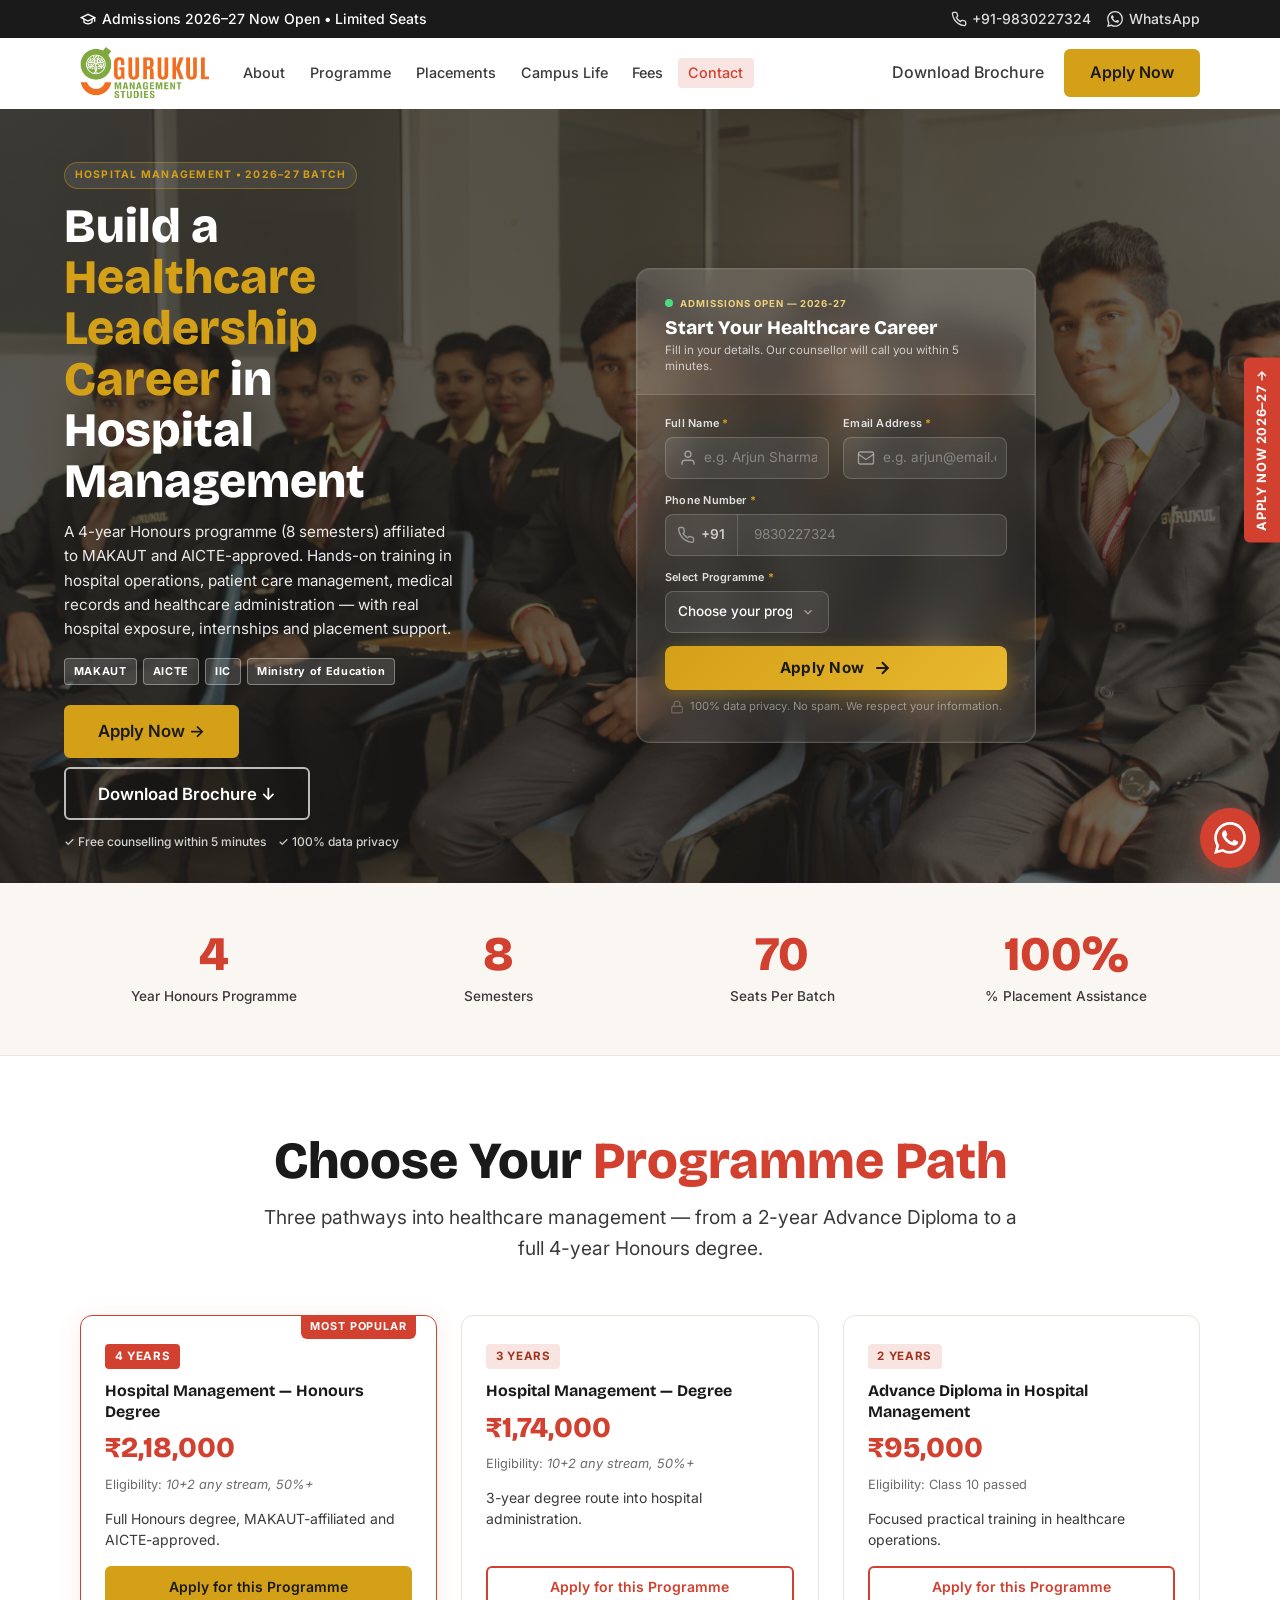
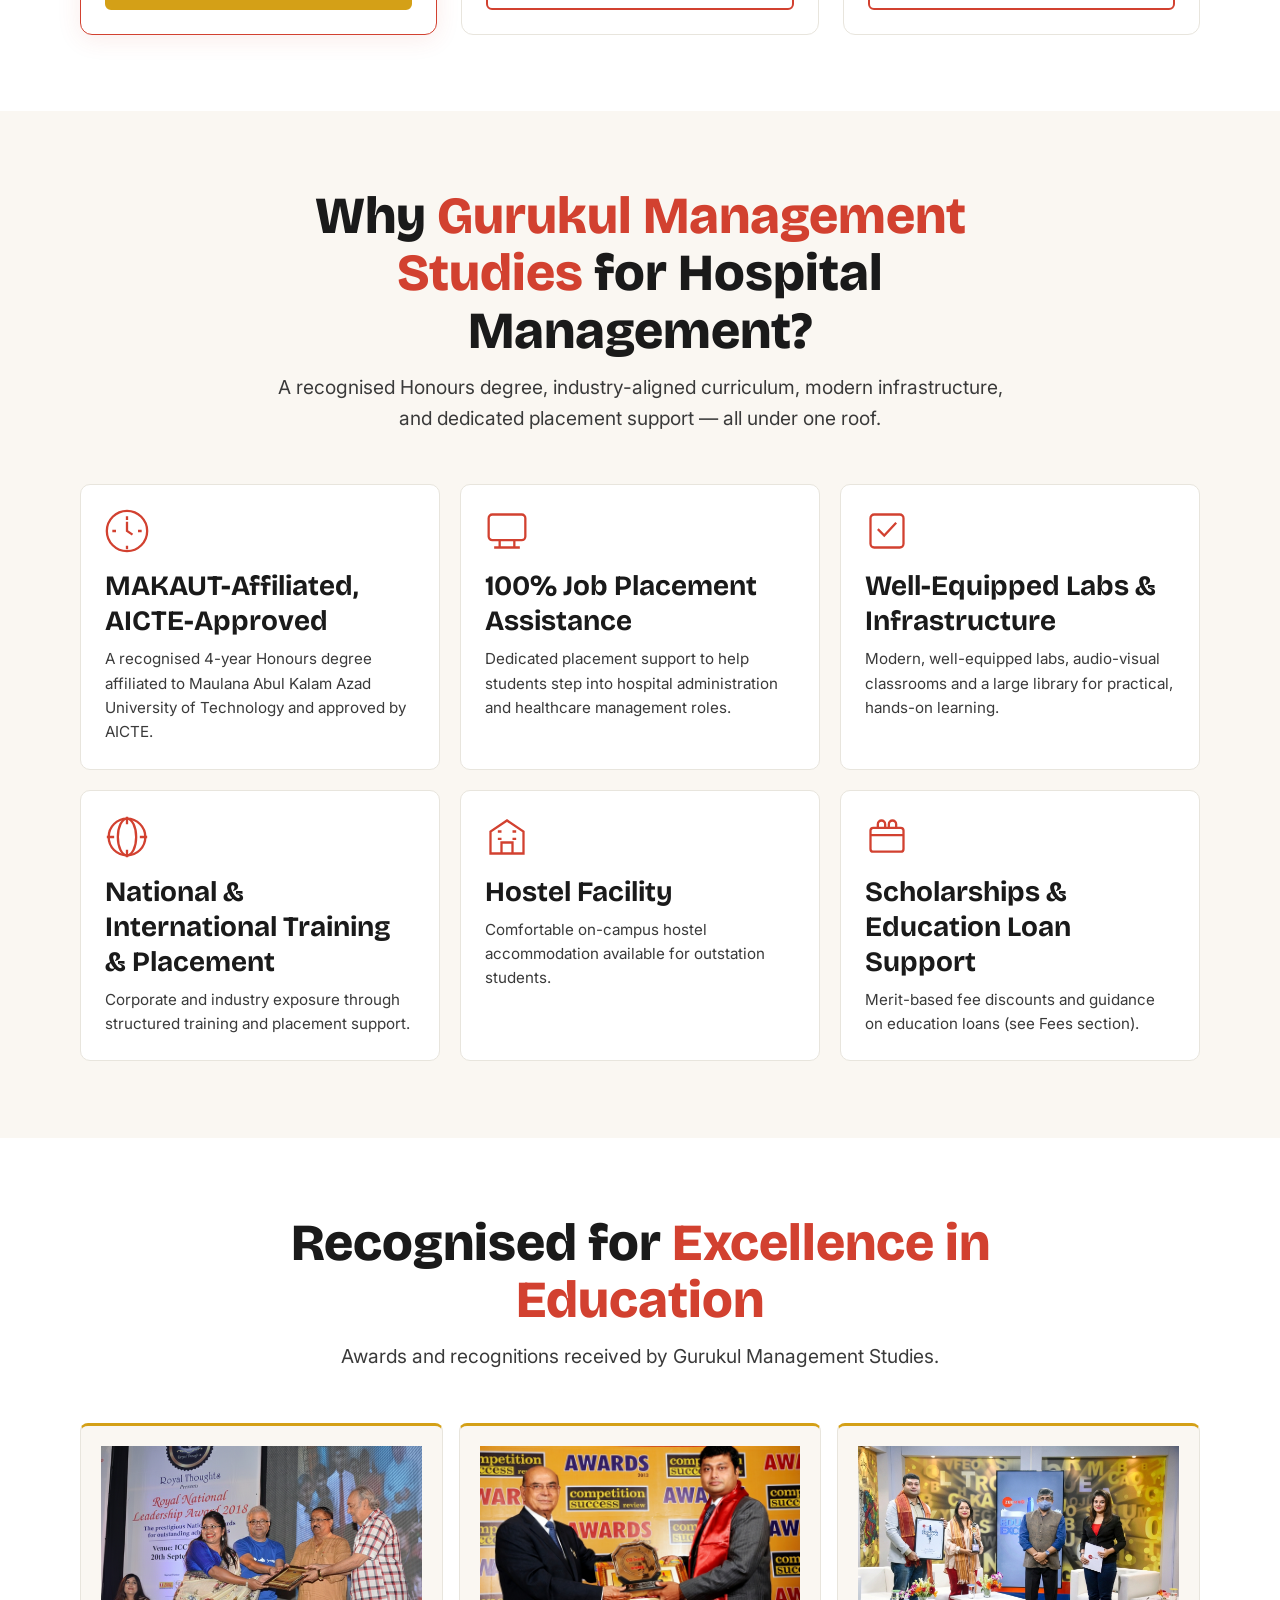
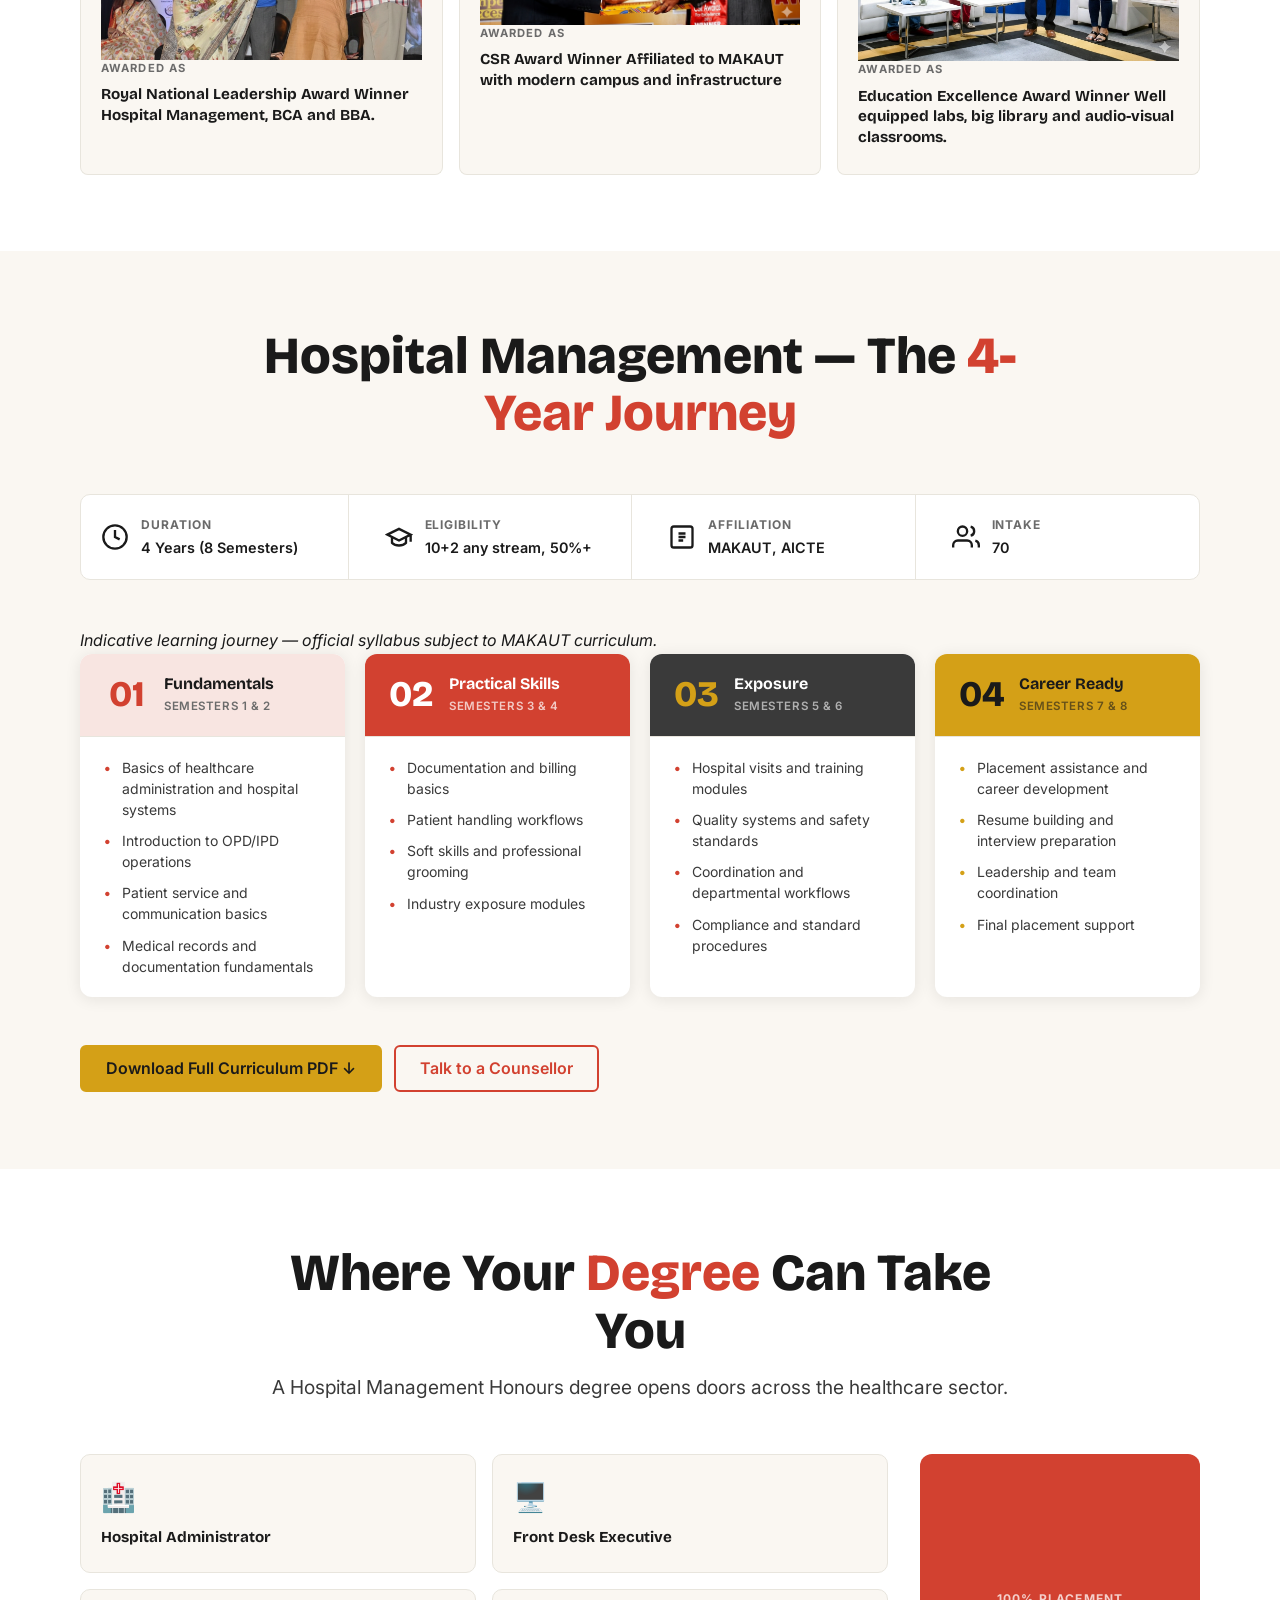
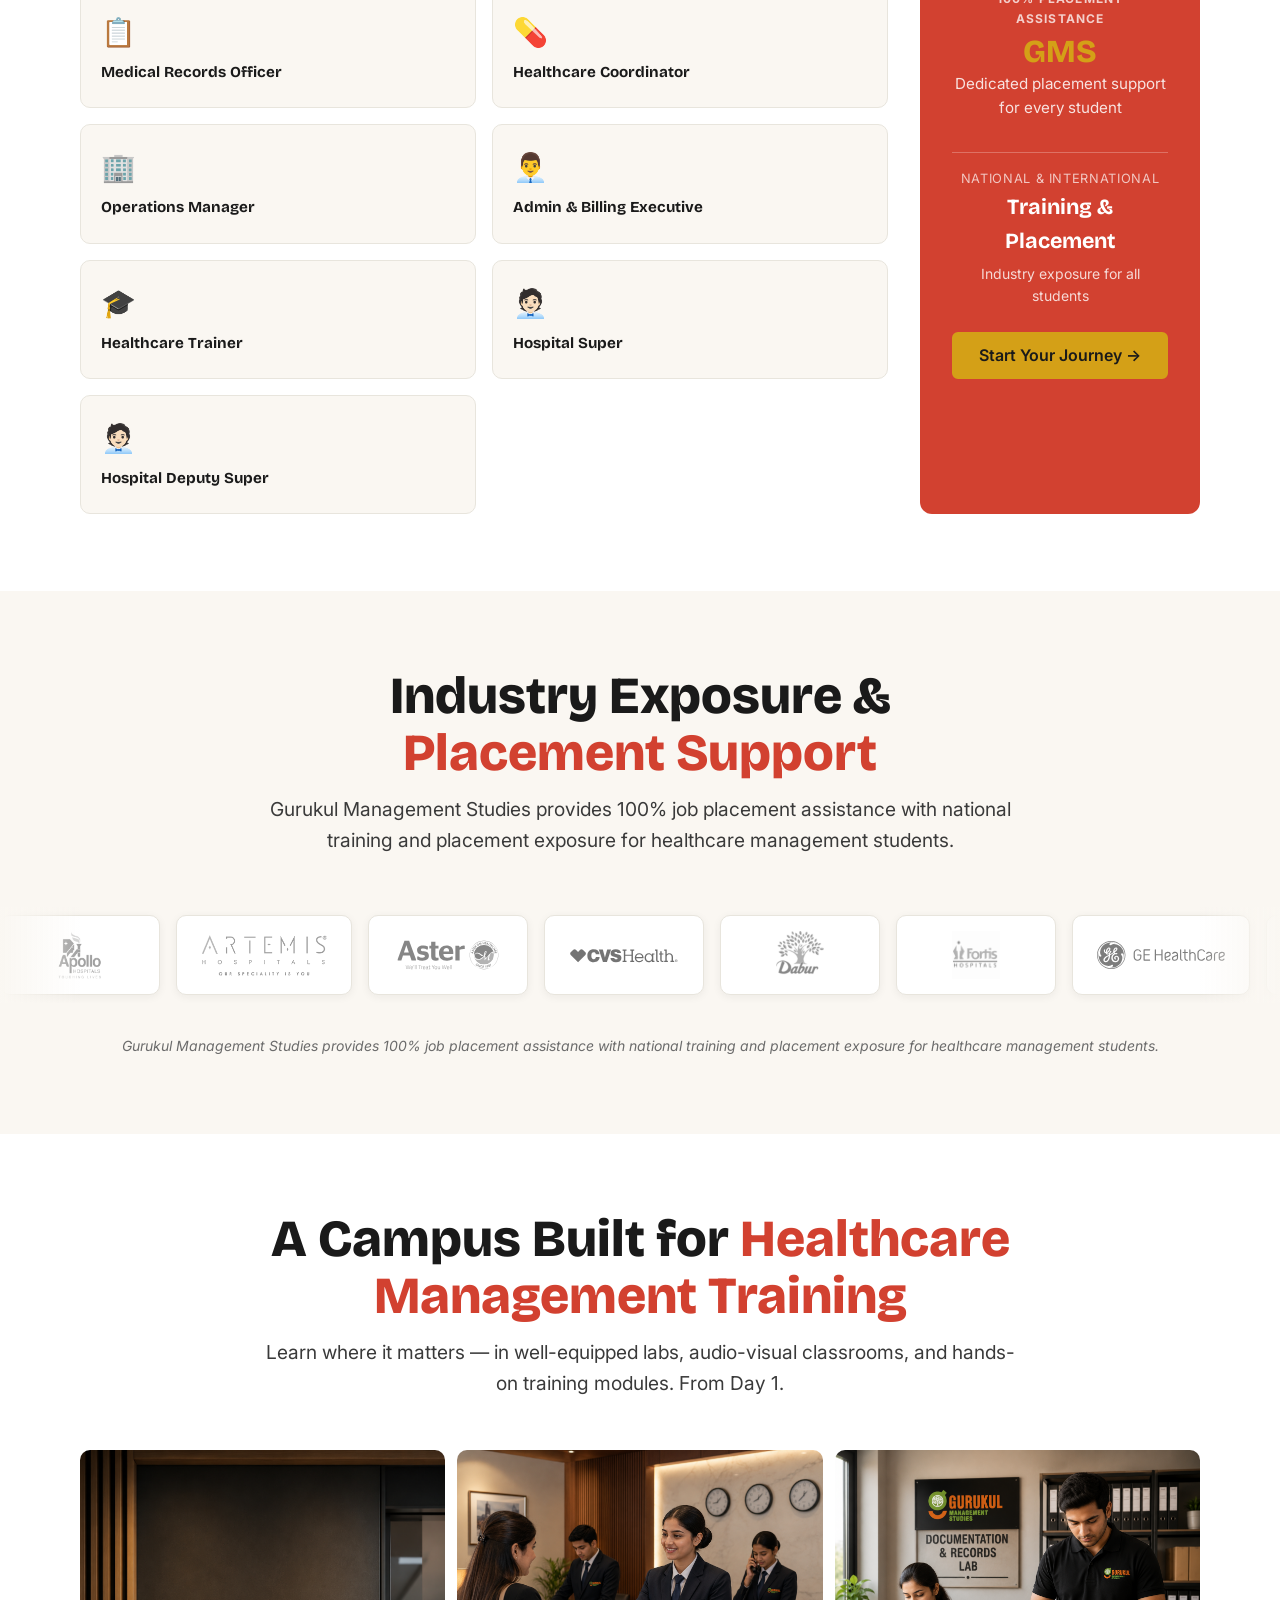
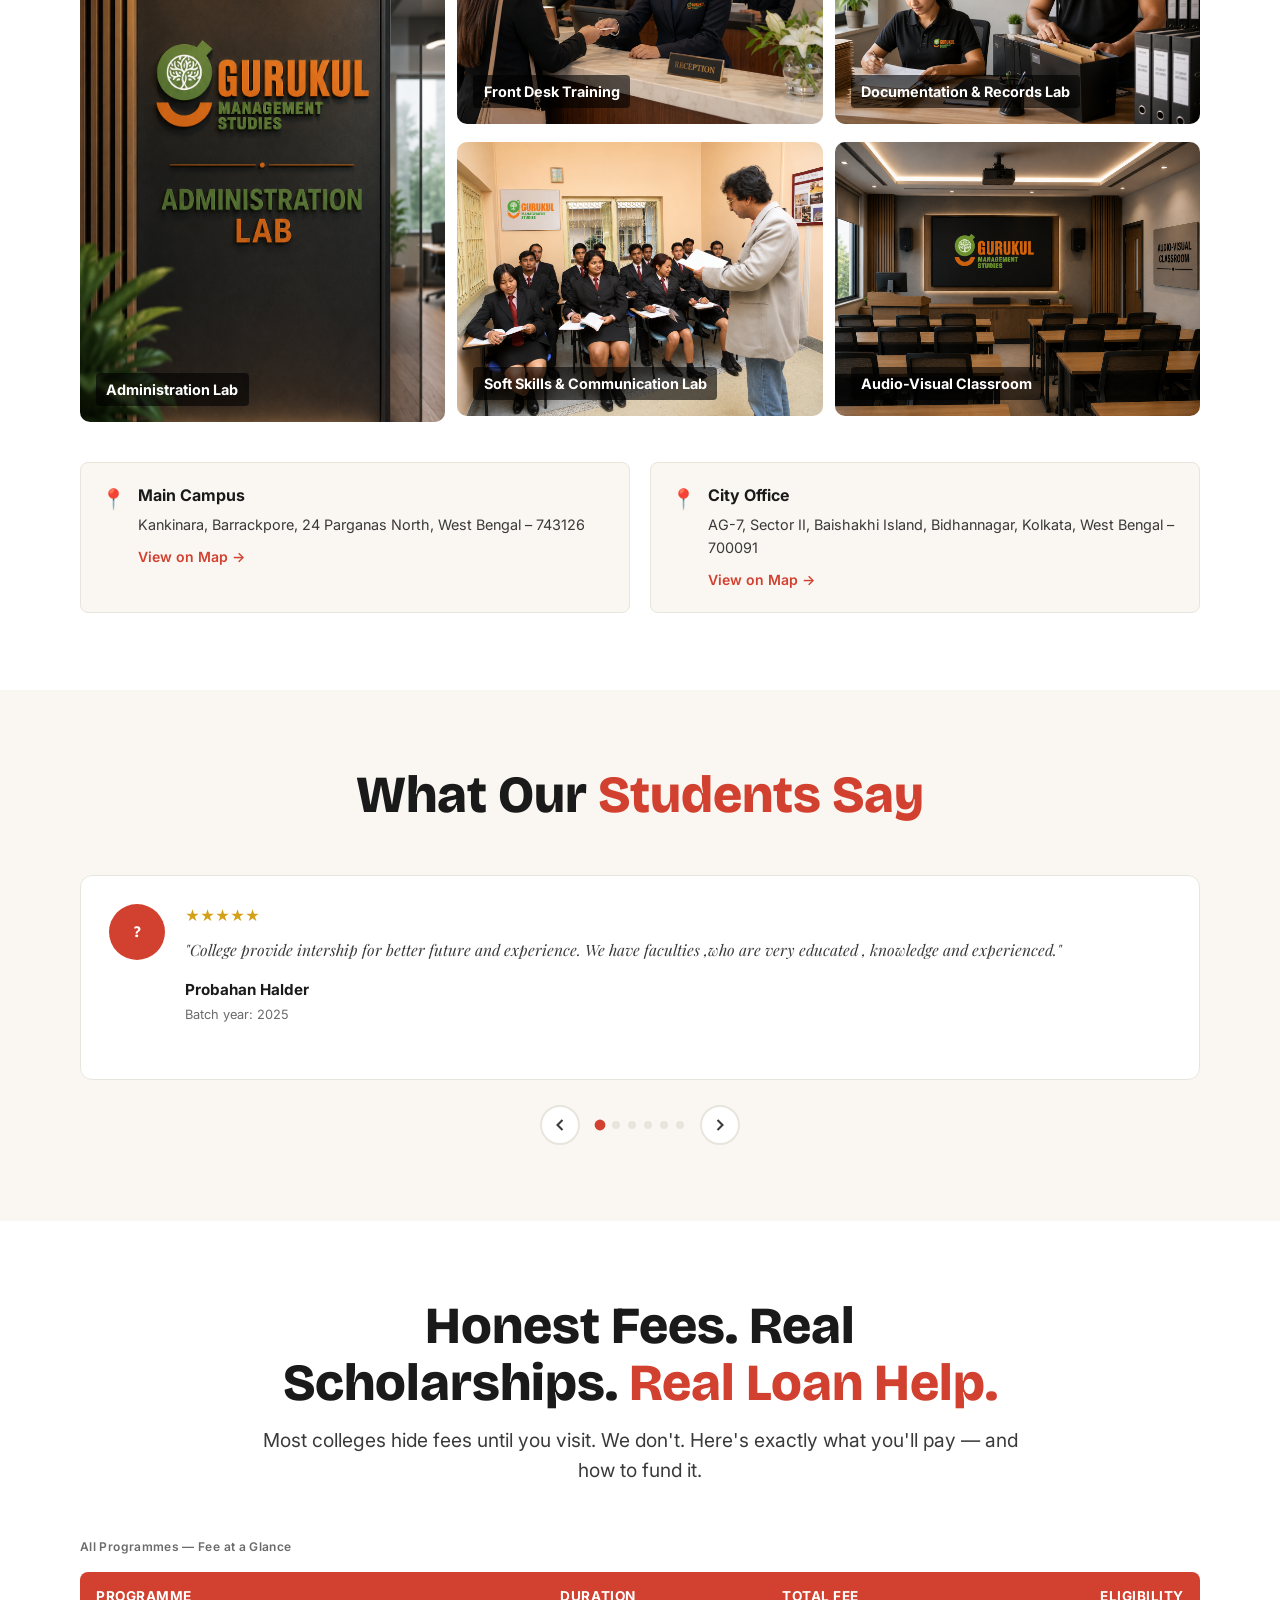
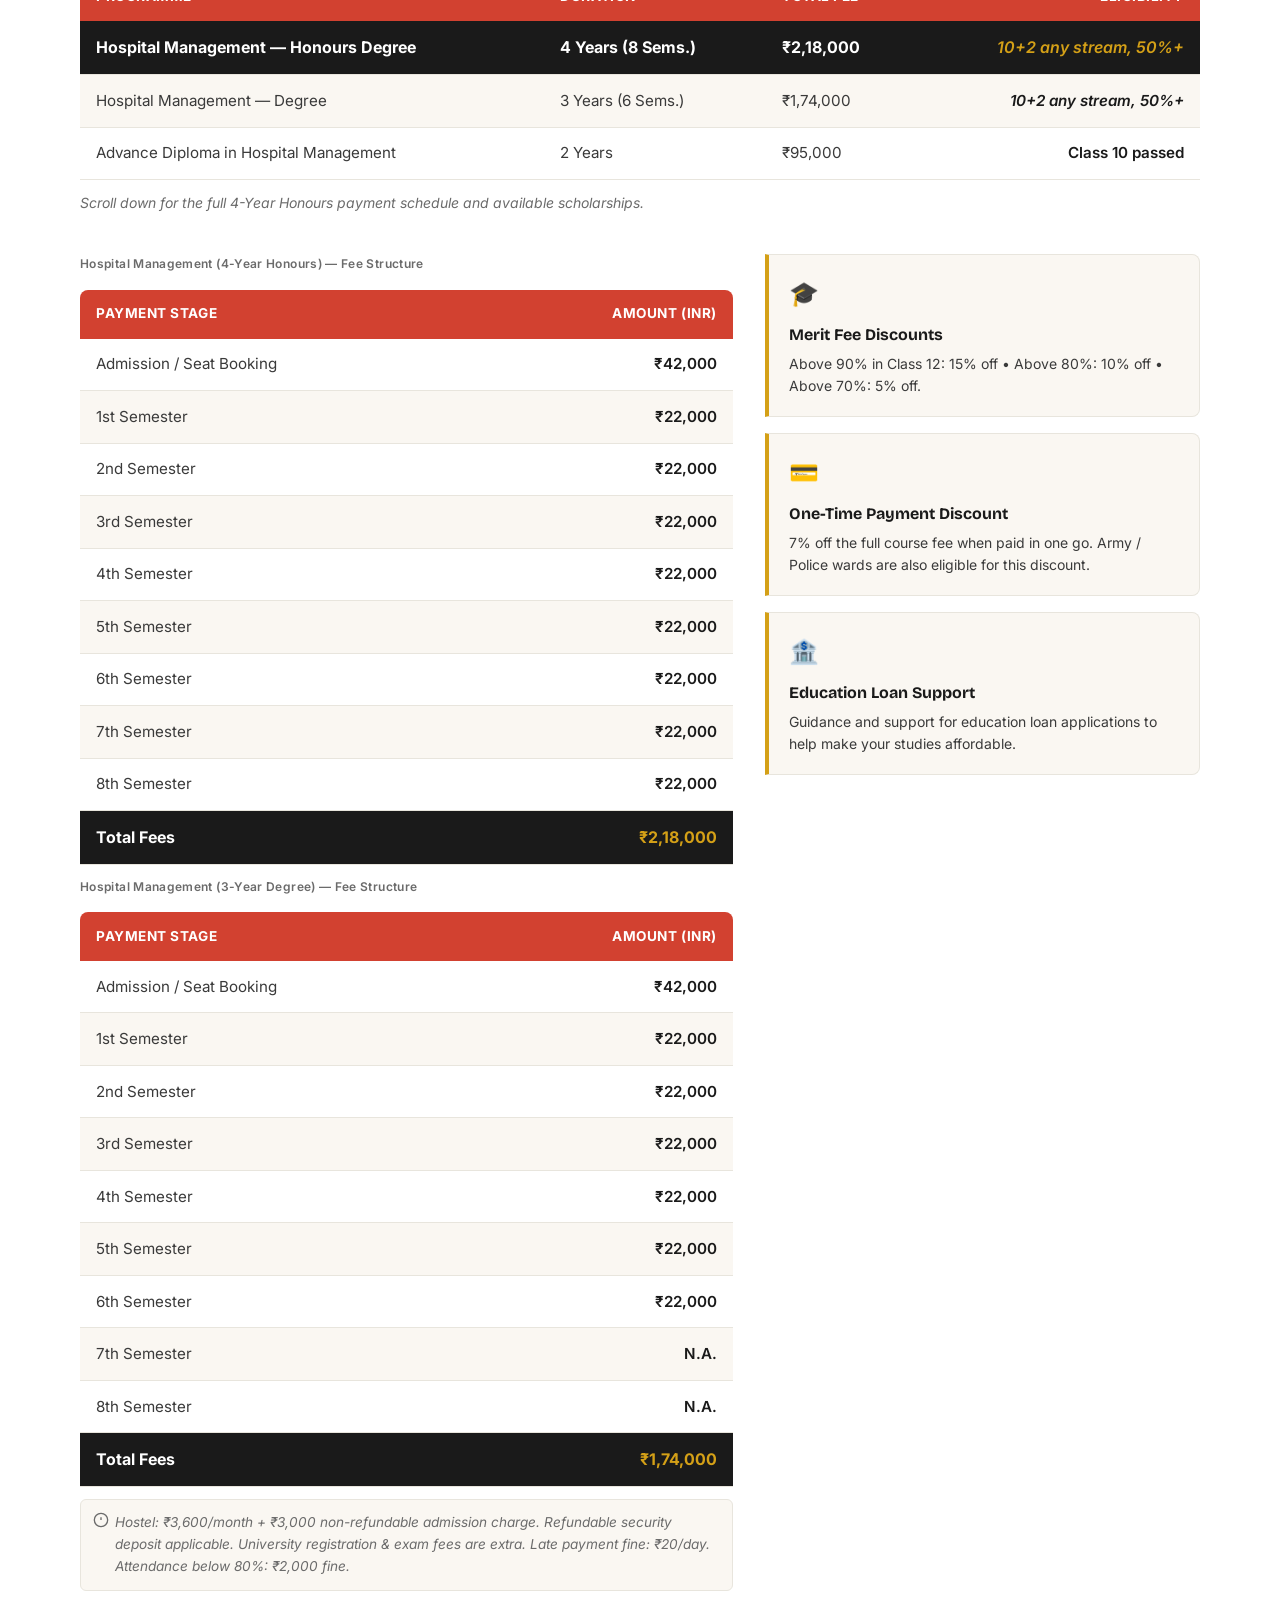
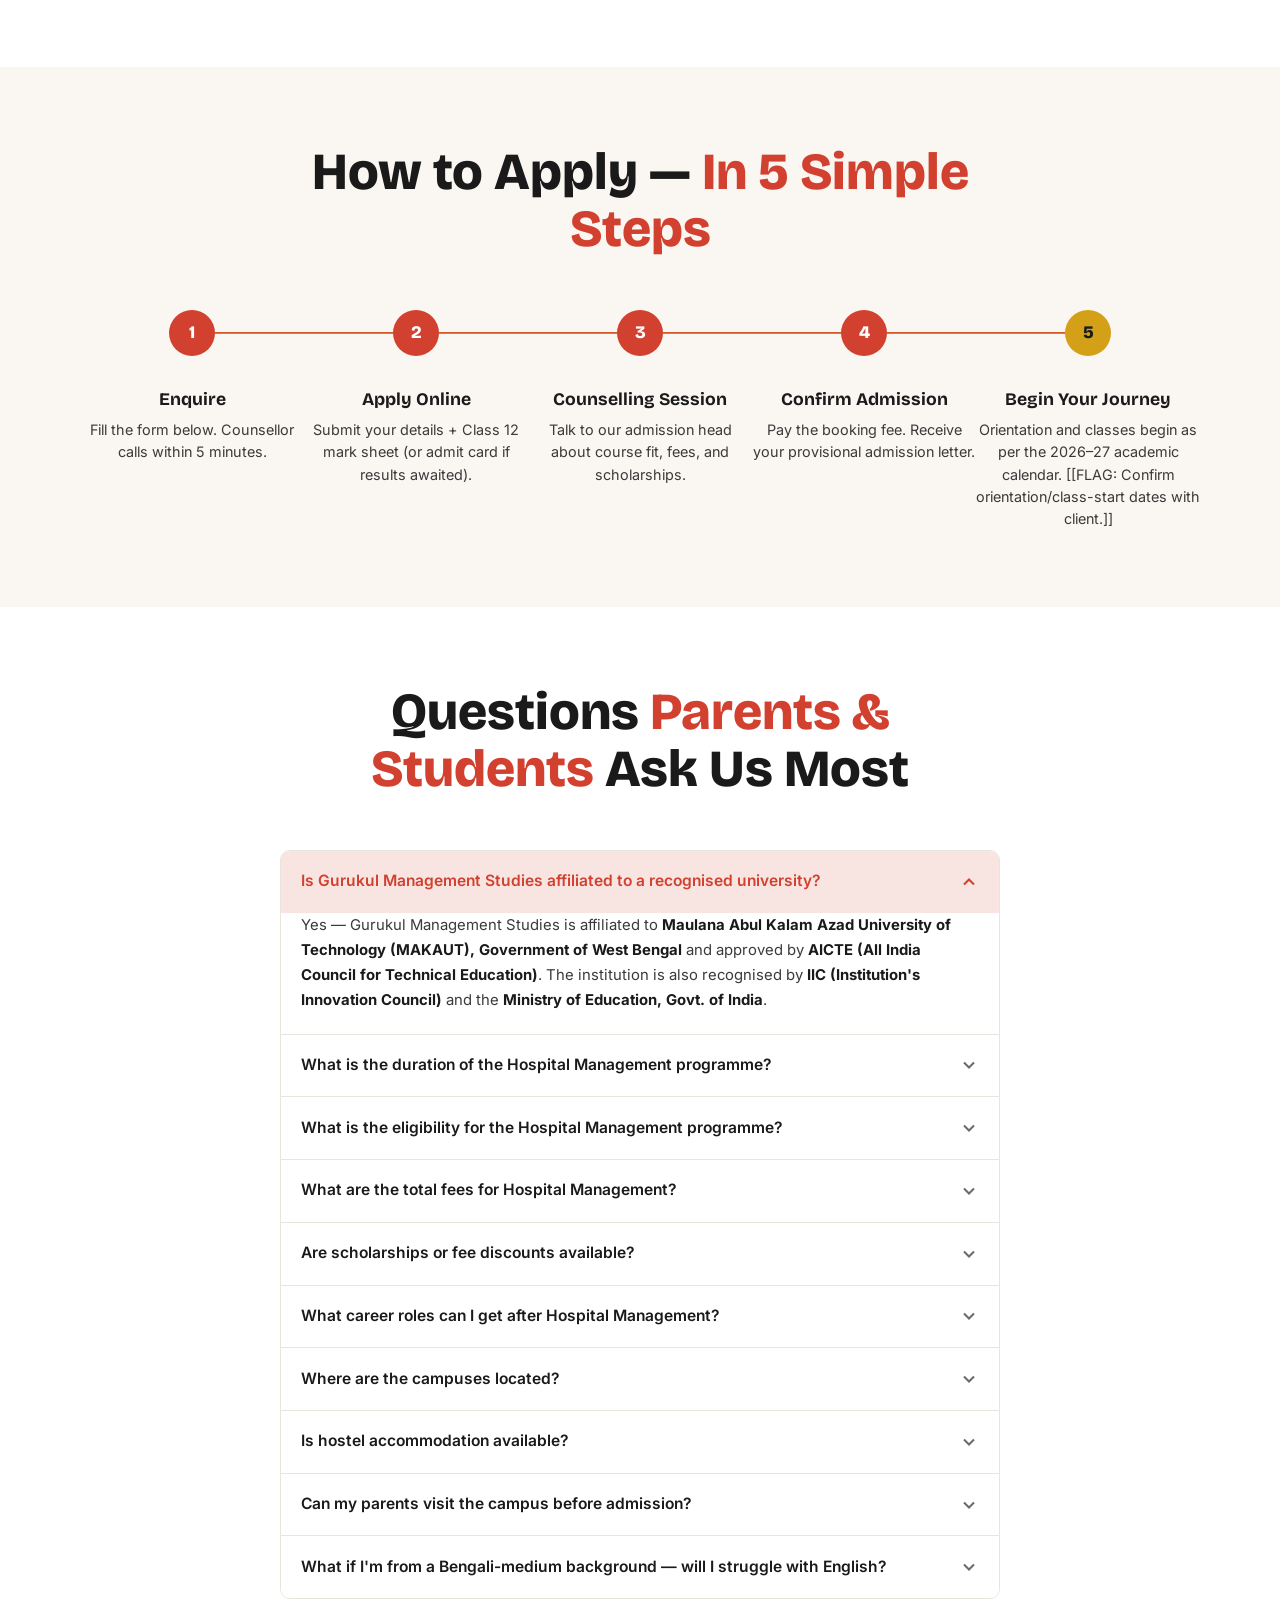
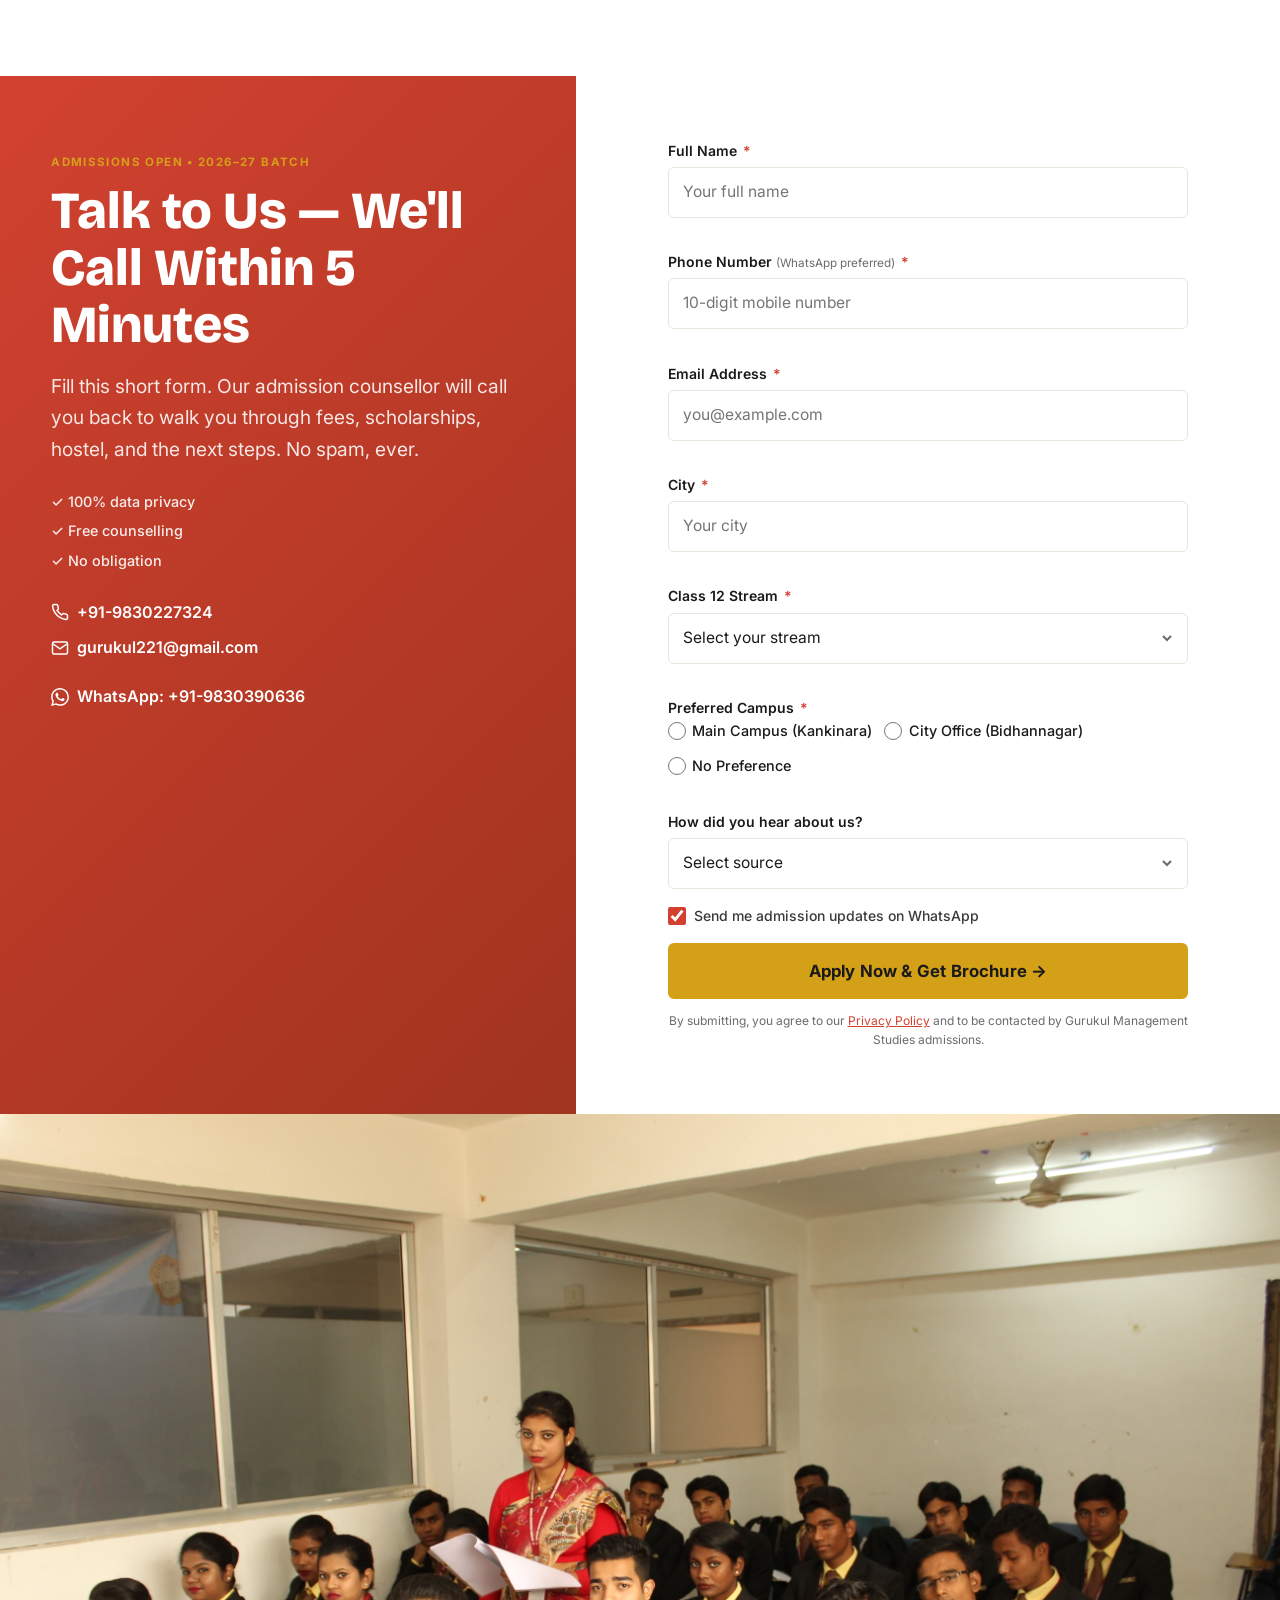
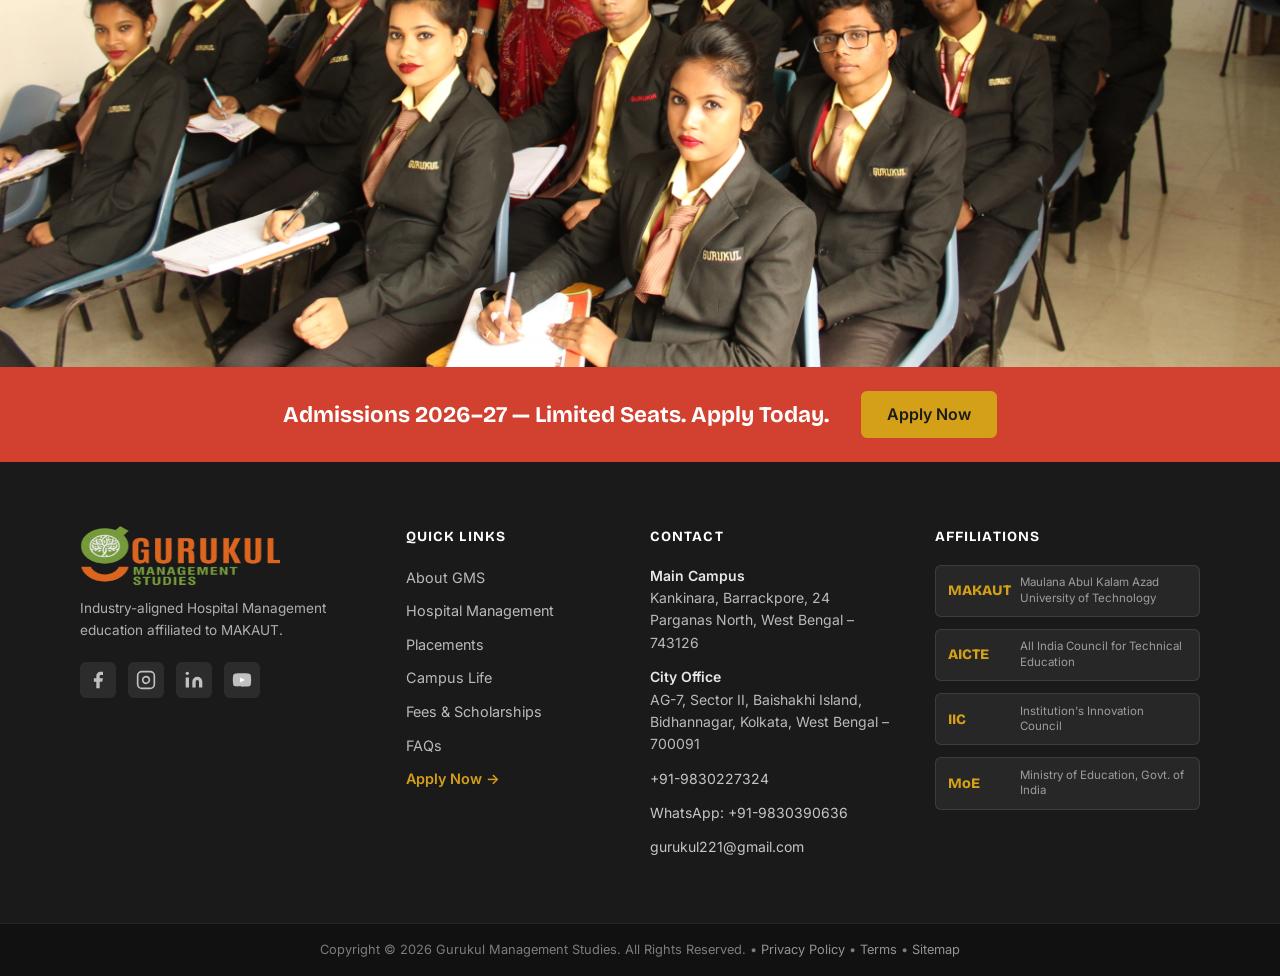
==== commit 8c697b46: "Few small changes" ====
--- a/index.html
+++ b/index.html
@@ -453,8 +453,7 @@
           <h2 class="section__title" id="programmes-headline">
             Choose Your <span class="text-red">Programme Path</span>
           </h2>
-          <p class="section__subtitle">Four ways to enter healthcare management with Gurukul — from a 1-year
-            certificate to a 4-year Honours degree.</p>
+          <p class="section__subtitle">Three pathways into healthcare management — from a 2-year Advance Diploma to a full 4-year Honours degree.</p>
         </div>
 
         <div class="programme-options-grid">
@@ -498,17 +497,6 @@
             <p class="prog-card__note">Focused practical training in healthcare operations.</p>
             <button class="btn btn--outline-red prog-card__cta"
               onclick="scrollToHeroFormAndSelect('2-Year Advance Diploma')">Apply for this Programme</button>
-          </article>
-
-          <!-- 1-Year Certificate -->
-          <article class="prog-card" aria-label="1-Year Certificate Course in Health Care Management">
-            <div class="prog-card__badge">1 YEAR</div>
-            <h3 class="prog-card__title">Certificate Course in Health Care Management</h3>
-            <div class="prog-card__fee">₹50,000</div>
-            <p class="prog-card__eligibility">Eligibility: Class 10 passed or appeared</p>
-            <p class="prog-card__note">Quick foundation course in healthcare management.</p>
-            <button class="btn btn--outline-red prog-card__cta"
-              onclick="scrollToHeroFormAndSelect('1-Year Certificate')">Apply for this Programme</button>
           </article>
 
         </div>
@@ -849,6 +837,16 @@
             <article class="career-card">
               <span class="career-card__icon" aria-hidden="true">🎓</span>
               <h3 class="career-card__title">Healthcare Trainer</h3>
+            </article>
+
+            <article class="career-card">
+              <span class="career-card__icon" aria-hidden="true">🧑🏻‍💼</span>
+              <h3 class="career-card__title">Hospital Super</h3>
+            </article>
+
+            <article class="career-card">
+              <span class="career-card__icon" aria-hidden="true">🧑🏻‍💼</span>
+              <h3 class="career-card__title">Hospital Deputy Super</h3>
             </article>
 
           </div>
@@ -1212,12 +1210,12 @@
                 <td>₹95,000</td>
                 <td>Class 10 passed</td>
               </tr>
-              <tr>
+              <!-- <tr>
                 <td>Certificate Course in Health Care Management</td>
                 <td>1 Year</td>
                 <td>₹50,000</td>
                 <td>Class 10 passed or appeared</td>
-              </tr>
+              </tr> -->
             </tbody>
           </table>
           <p class="fees-summary__note">Scroll down for the full 4-Year Honours payment schedule and available
--- a/styles.css
+++ b/styles.css
@@ -3821,7 +3821,7 @@
 
 @media (min-width: 1100px) {
   .programme-options-grid {
-    grid-template-columns: repeat(4, 1fr);
+    grid-template-columns: repeat(3, 1fr);
   }
 }
 
